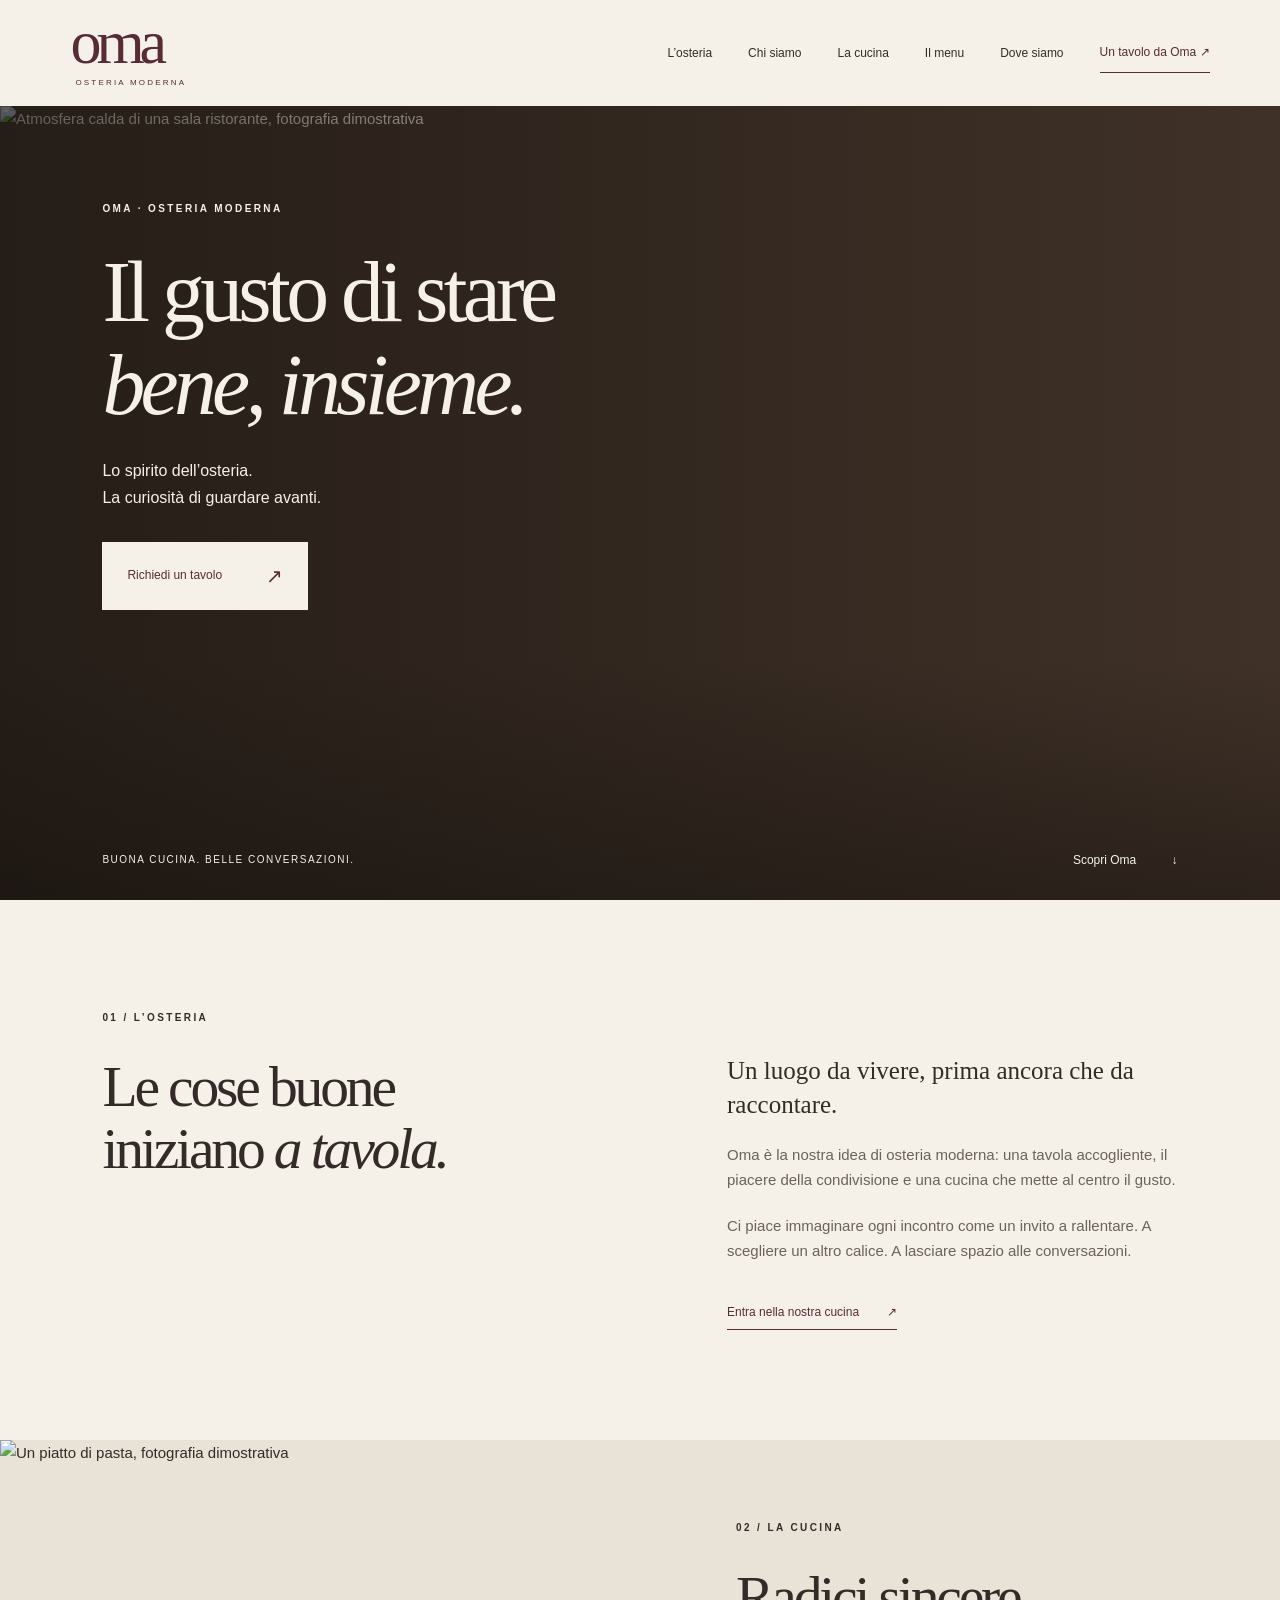
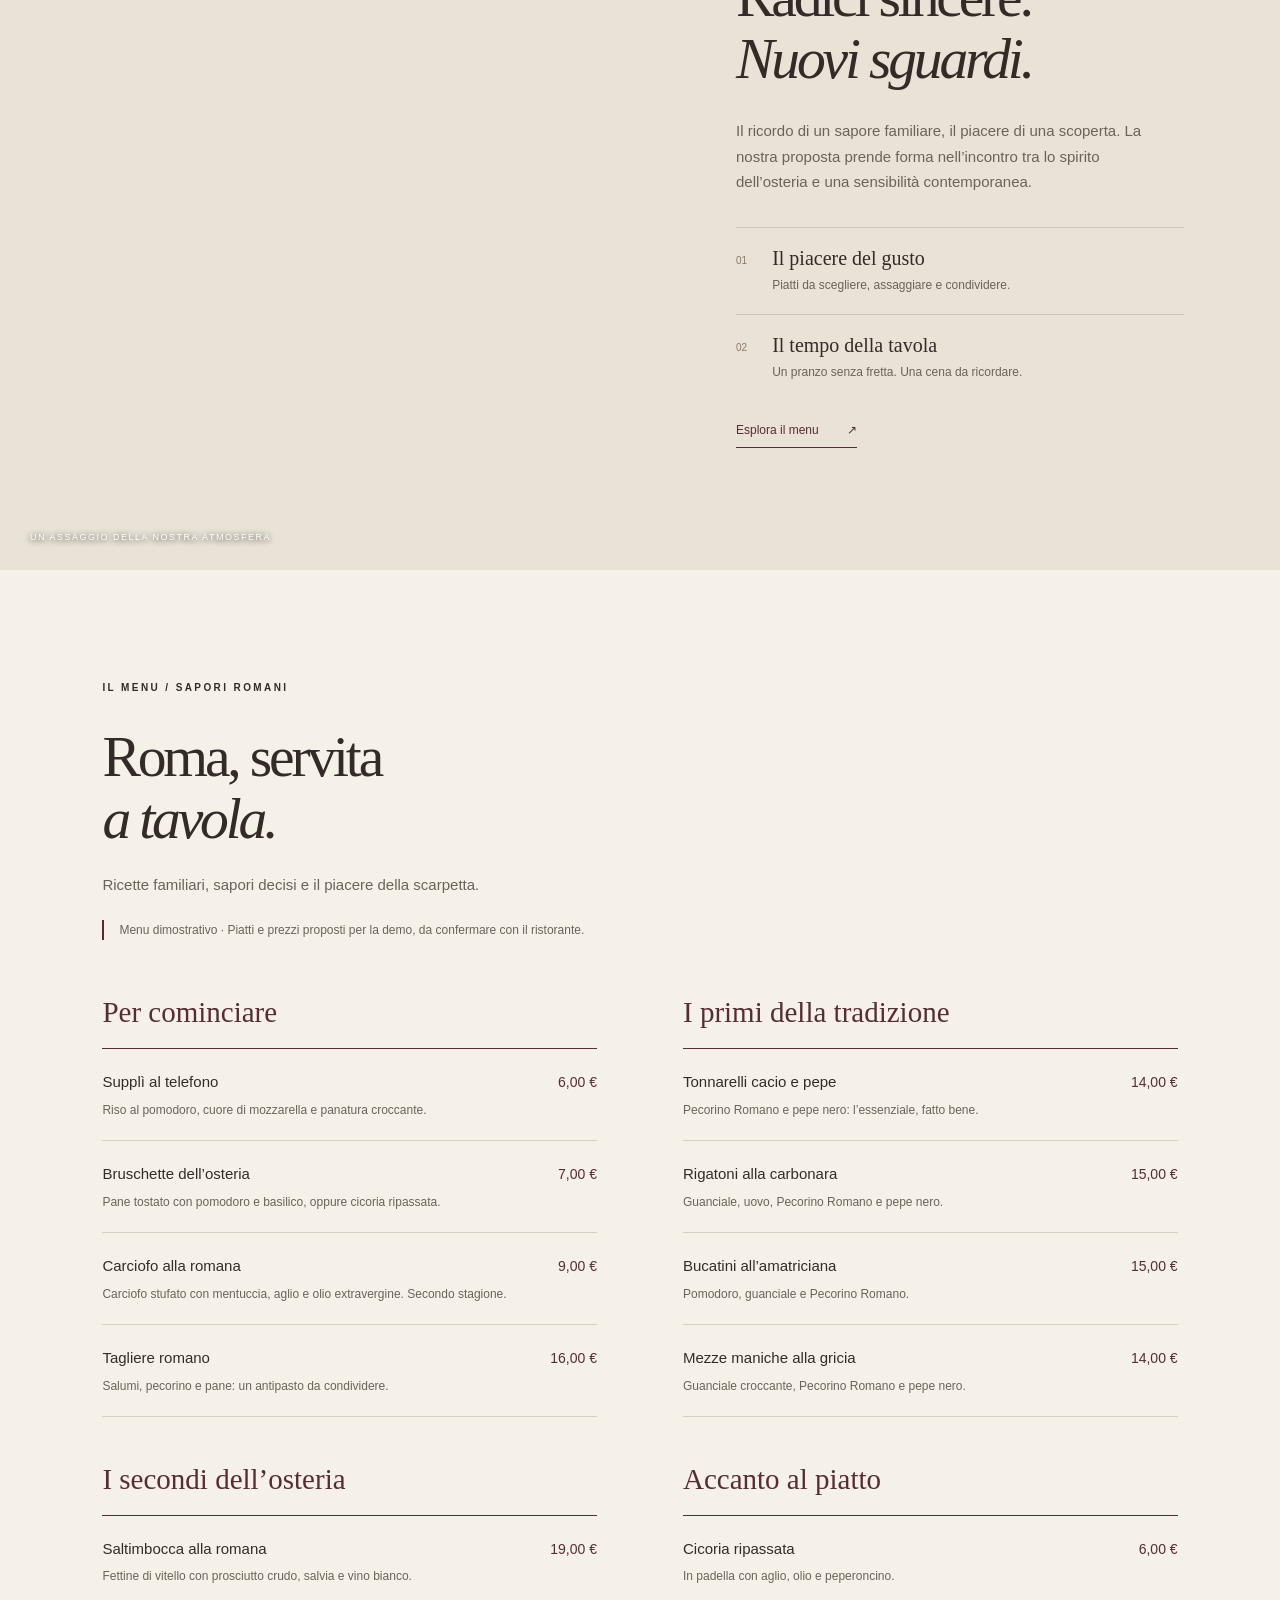
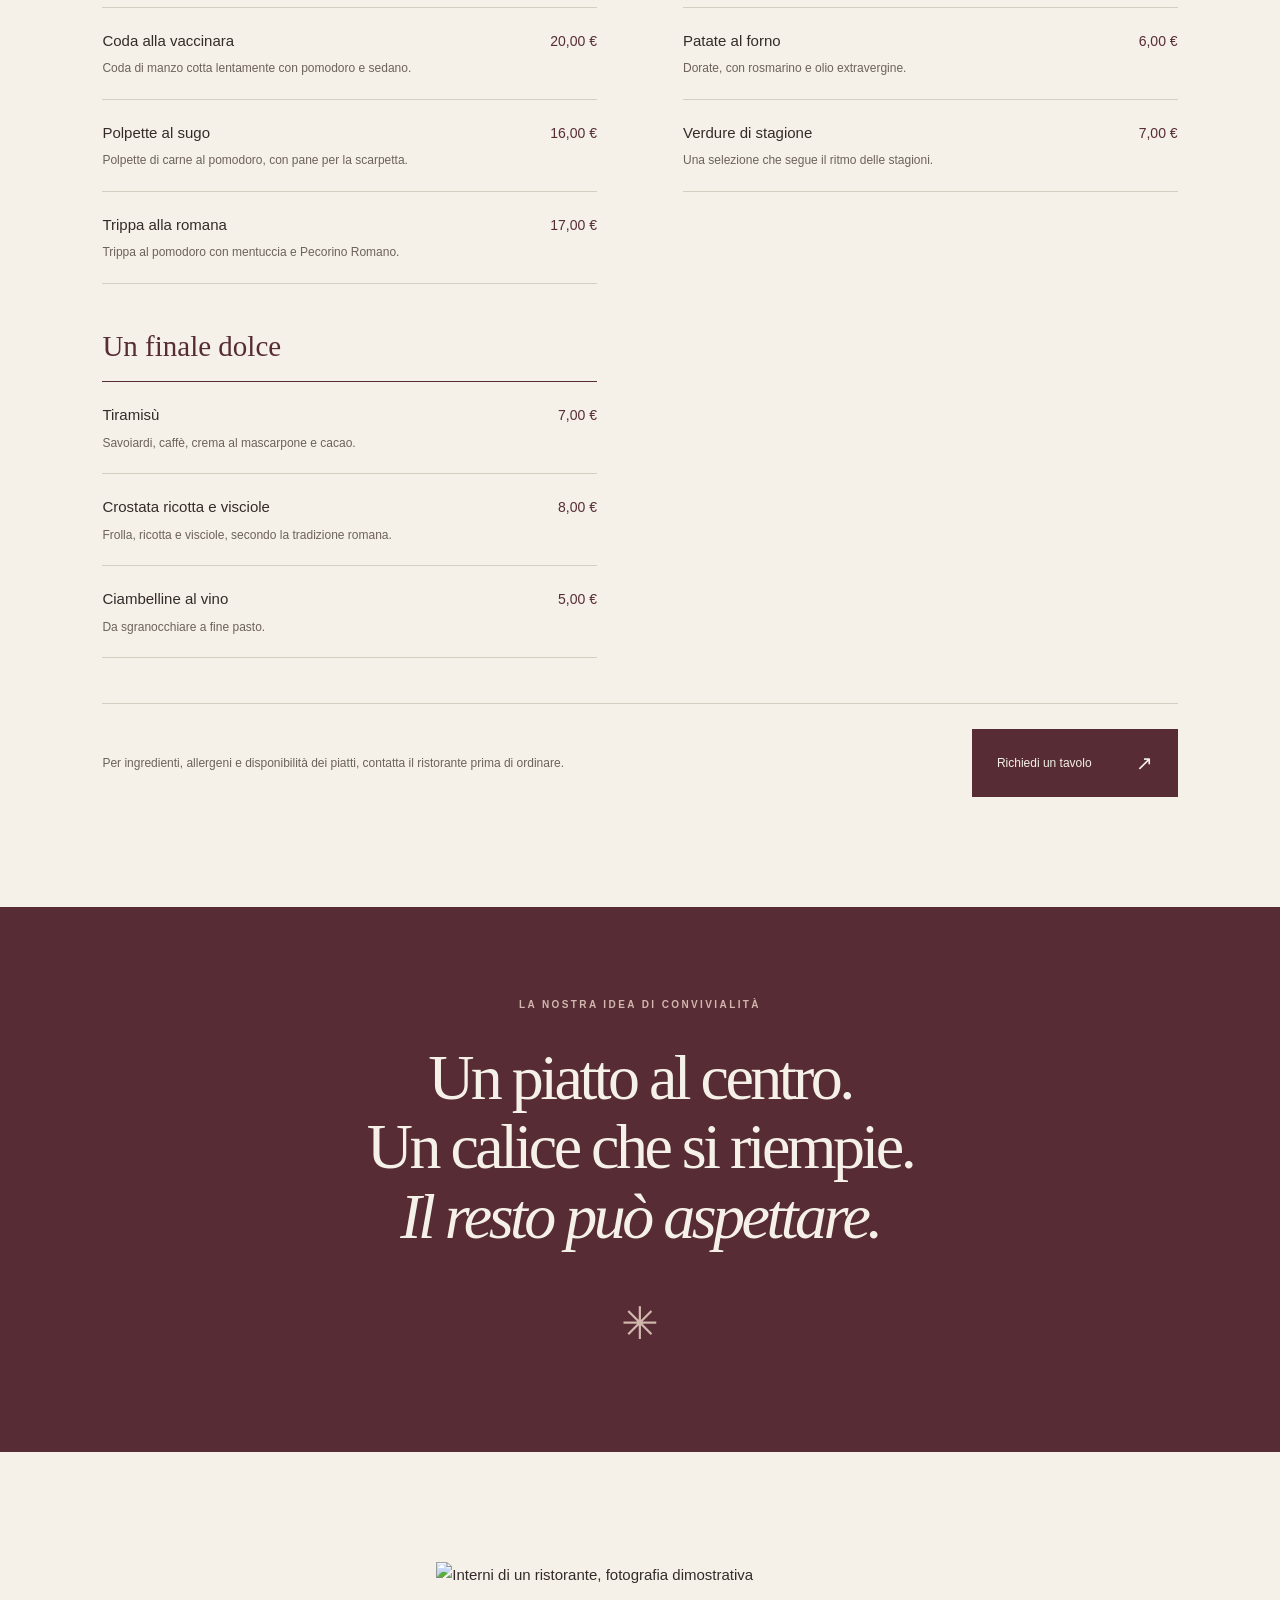
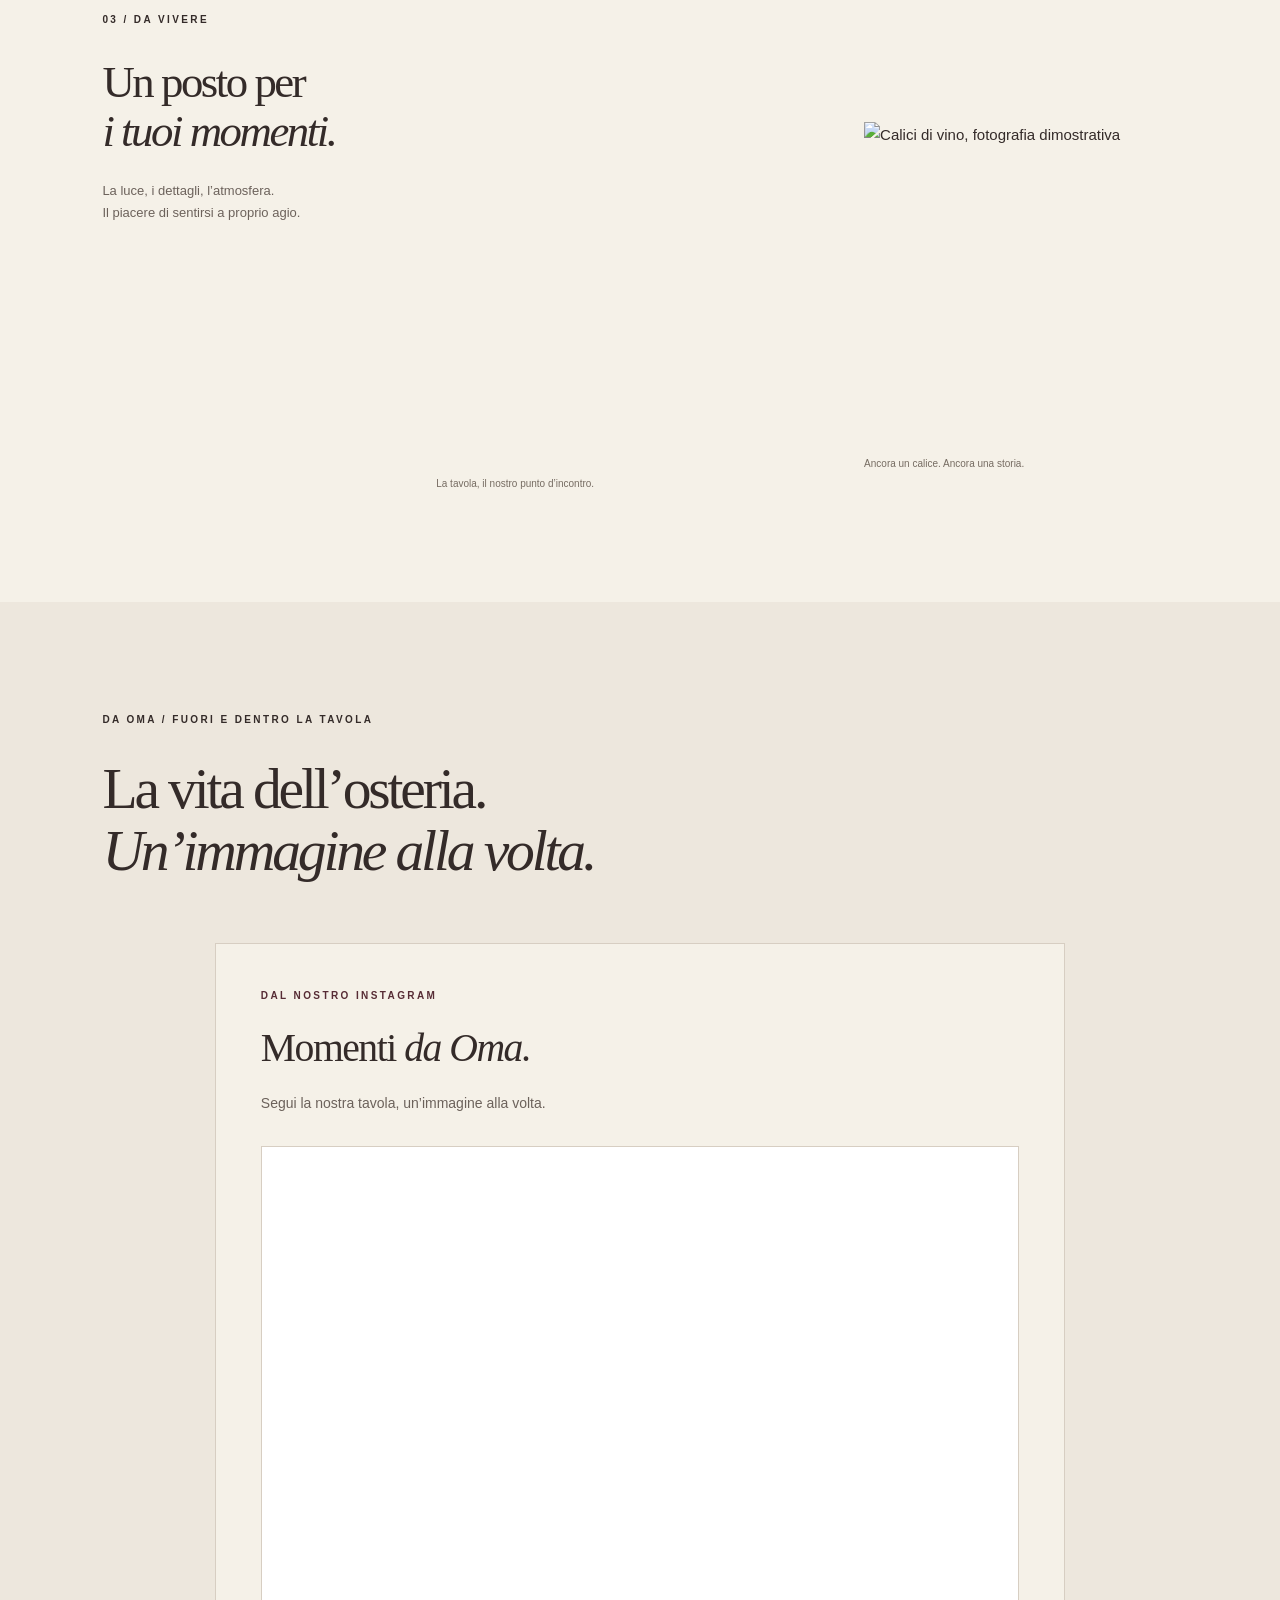
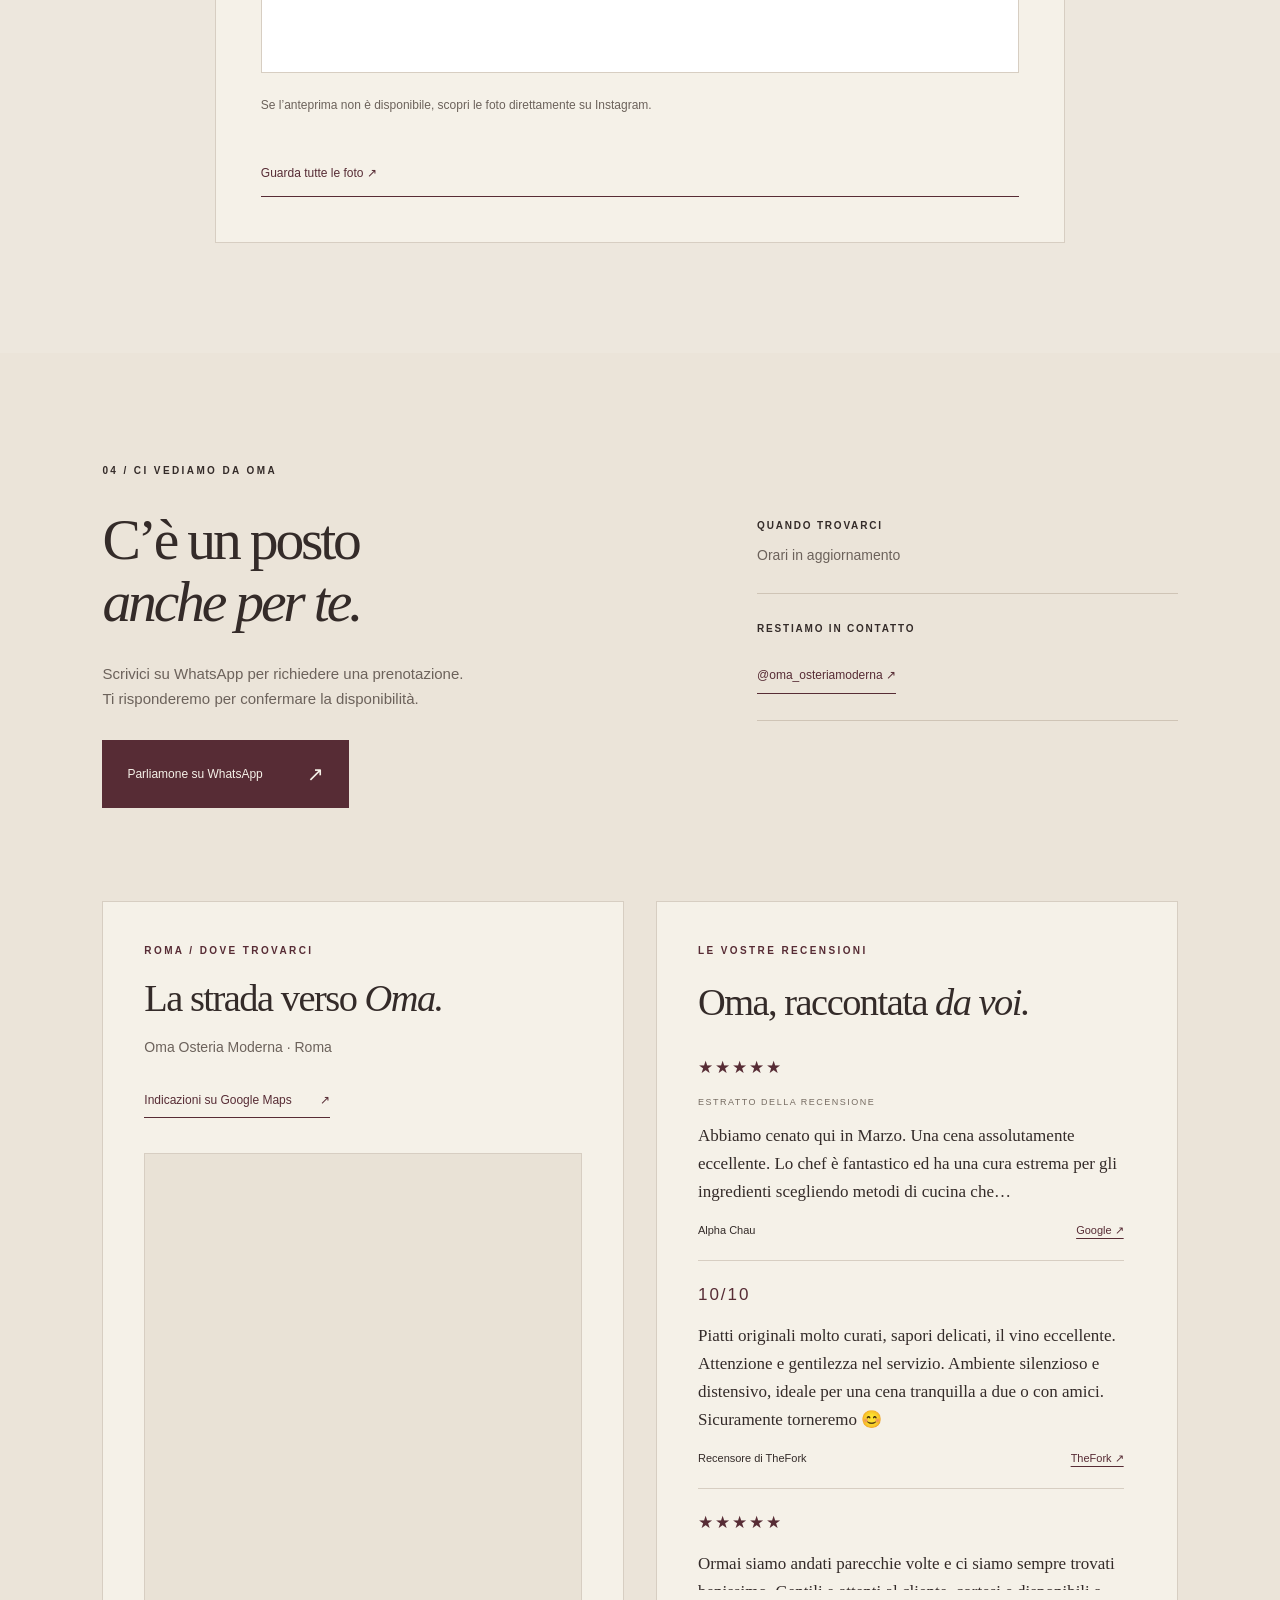
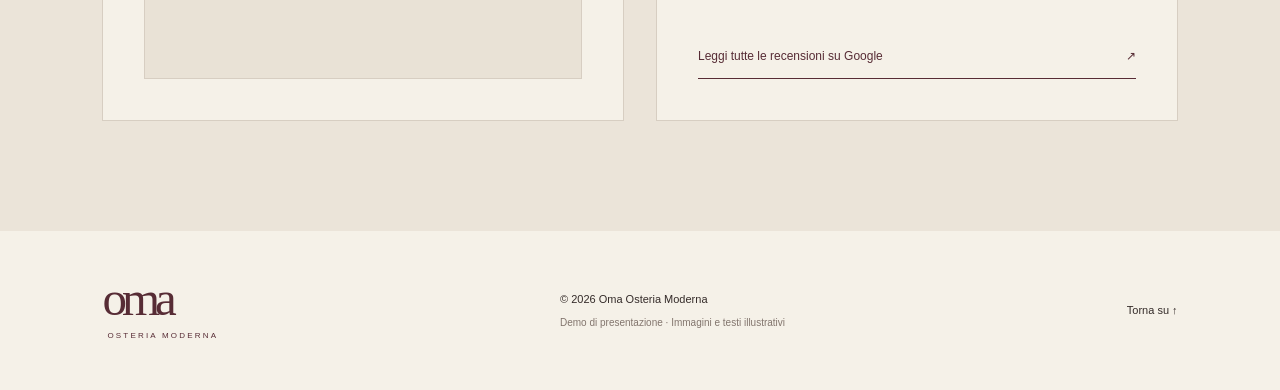
==== index.html @ 1ed00454 "Tell Leonardo and Alessio's story from supplied copy" ====
<!doctype html>
<html lang="it">
<head>
  <meta charset="utf-8"><meta name="viewport" content="width=device-width, initial-scale=1">
  <meta name="description" content="Oma Osteria Moderna — una nuova idea di convivialità. Scopri l’osteria e richiedi il tuo tavolo su WhatsApp.">
  <meta name="theme-color" content="#572c35"><title>Oma — Osteria Moderna</title>
  <link rel="icon" href="assets/favicon.svg" type="image/svg+xml">
  <link rel="stylesheet" href="assets/style.css?v=story-2"><script src="assets/main.js?v=story-2" defer></script>
</head>
<body>
<a class="skip" href="#contenuto">Vai al contenuto</a>
<header class="header">
  <a href="#" class="brand" aria-label="Oma Osteria Moderna, homepage">oma<span>OSTERIA MODERNA</span></a>
  <button class="nav-toggle" aria-label="Apri menu" aria-expanded="false" aria-controls="navigation"><span></span><span></span></button>
  <nav id="navigation" aria-label="Navigazione principale"><a href="#filosofia">L’osteria</a><a href="chi-siamo.html">Chi siamo</a><a href="#cucina">La cucina</a><a href="#menu">Il menu</a><a href="#contatti">Dove siamo</a><a class="nav-contact" href="#contatti" data-whatsapp>Un tavolo da Oma ↗</a></nav>
</header>
<main id="contenuto">
<section class="hero" aria-labelledby="hero-title">
  <img class="hero-photo" src="https://images.unsplash.com/photo-1414235077428-338989a2e8c0?auto=format&fit=crop&w=2200&q=85" alt="Atmosfera calda di una sala ristorante, fotografia dimostrativa" fetchpriority="high">
  <div class="hero-shade"></div>
  <div class="hero-content"><p class="eyebrow">OMA · OSTERIA MODERNA</p><h1 id="hero-title"><span id="hero-title-main">Il gusto di stare</span><br><em id="hero-title-emphasis">bene, insieme.</em></h1><p id="hero-description">Lo spirito dell’osteria.<br>La curiosità di guardare avanti.</p><a class="button light" href="#contatti" data-whatsapp>Richiedi un tavolo <span>↗</span></a></div>
  <div class="hero-bottom"><span>BUONA CUCINA. BELLE CONVERSAZIONI.</span><a href="#filosofia">Scopri Oma <span>↓</span></a></div>
</section>
<section class="intro section" id="filosofia"><div><p class="eyebrow">01 / L’OSTERIA</p><h2>Le cose buone<br>iniziano <em>a tavola.</em></h2></div><div class="intro-copy"><p class="lead" id="intro-lead">Un luogo da vivere, prima ancora che da raccontare.</p><p id="intro-text">Oma è la nostra idea di osteria moderna: una tavola accogliente, il piacere della condivisione e una cucina che mette al centro il gusto.</p><p id="intro-extra">Ci piace immaginare ogni incontro come un invito a rallentare. A scegliere un altro calice. A lasciare spazio alle conversazioni.</p><a class="text-link" href="#cucina">Entra nella nostra cucina <span>↗</span></a></div></section>
<section class="food-section" id="cucina"><div class="food-photo"><img src="https://images.unsplash.com/photo-1551183053-bf91a1d81141?auto=format&fit=crop&w=1200&q=85" loading="lazy" alt="Un piatto di pasta, fotografia dimostrativa"><span class="photo-note">UN ASSAGGIO DELLA NOSTRA ATMOSFERA</span></div><div class="food-copy"><p class="eyebrow">02 / LA CUCINA</p><h2>Radici sincere.<br><em>Nuovi sguardi.</em></h2><p>Il ricordo di un sapore familiare, il piacere di una scoperta. La nostra proposta prende forma nell’incontro tra lo spirito dell’osteria e una sensibilità contemporanea.</p><div class="food-detail"><span>01</span><div><h3>Il piacere del gusto</h3><p>Piatti da scegliere, assaggiare e condividere.</p></div></div><div class="food-detail"><span>02</span><div><h3>Il tempo della tavola</h3><p>Un pranzo senza fretta. Una cena da ricordare.</p></div></div><a class="text-link" id="menu-link" href="#menu">Esplora il menu <span>↗</span></a></div></section>
<section class="roman-menu section" id="menu" aria-labelledby="menu-title"><div class="menu-heading"><p class="eyebrow">IL MENU / SAPORI ROMANI</p><h2 id="menu-title">Roma, servita<br><em>a tavola.</em></h2><p>Ricette familiari, sapori decisi e il piacere della scarpetta.</p><p class="menu-demo" id="menu-note">Menu dimostrativo · Piatti e prezzi proposti per la demo, da confermare con il ristorante.</p></div><p id="menu-status" role="status" hidden></p><div class="menu-grid" id="menu-grid">
<div class="menu-category"><h3>Per cominciare</h3><ul>
<li><div class="dish-heading"><h4>Supplì al telefono</h4><span class="dish-price">€ 6</span></div><p>Riso al pomodoro, cuore di mozzarella e panatura croccante.</p></li>
<li><div class="dish-heading"><h4>Bruschette dell’osteria</h4><span class="dish-price">€ 7</span></div><p>Pane tostato con pomodoro e basilico, oppure cicoria ripassata.</p></li>
<li><div class="dish-heading"><h4>Carciofo alla romana</h4><span class="dish-price">€ 9</span></div><p>Carciofo stufato con mentuccia, aglio e olio extravergine. Secondo stagione.</p></li>
<li><div class="dish-heading"><h4>Tagliere romano</h4><span class="dish-price">€ 16</span></div><p>Salumi, pecorino e pane: un antipasto da condividere.</p></li>
</ul></div>
<div class="menu-category"><h3>I primi della tradizione</h3><ul>
<li><div class="dish-heading"><h4>Tonnarelli cacio e pepe</h4><span class="dish-price">€ 14</span></div><p>Pecorino Romano e pepe nero: l’essenziale, fatto bene.</p></li>
<li><div class="dish-heading"><h4>Rigatoni alla carbonara</h4><span class="dish-price">€ 15</span></div><p>Guanciale, uovo, Pecorino Romano e pepe nero.</p></li>
<li><div class="dish-heading"><h4>Bucatini all’amatriciana</h4><span class="dish-price">€ 15</span></div><p>Pomodoro, guanciale e Pecorino Romano.</p></li>
<li><div class="dish-heading"><h4>Mezze maniche alla gricia</h4><span class="dish-price">€ 14</span></div><p>Guanciale croccante, Pecorino Romano e pepe nero.</p></li>
</ul></div>
<div class="menu-category"><h3>I secondi dell’osteria</h3><ul>
<li><div class="dish-heading"><h4>Saltimbocca alla romana</h4><span class="dish-price">€ 19</span></div><p>Fettine di vitello con prosciutto crudo, salvia e vino bianco.</p></li>
<li><div class="dish-heading"><h4>Coda alla vaccinara</h4><span class="dish-price">€ 20</span></div><p>Coda di manzo cotta lentamente con pomodoro e sedano.</p></li>
<li><div class="dish-heading"><h4>Polpette al sugo</h4><span class="dish-price">€ 16</span></div><p>Polpette di carne al pomodoro, con pane per la scarpetta.</p></li>
<li><div class="dish-heading"><h4>Trippa alla romana</h4><span class="dish-price">€ 17</span></div><p>Trippa al pomodoro con mentuccia e Pecorino Romano.</p></li>
</ul></div>
<div class="menu-category"><h3>Accanto al piatto</h3><ul>
<li><div class="dish-heading"><h4>Cicoria ripassata</h4><span class="dish-price">€ 6</span></div><p>In padella con aglio, olio e peperoncino.</p></li>
<li><div class="dish-heading"><h4>Patate al forno</h4><span class="dish-price">€ 6</span></div><p>Dorate, con rosmarino e olio extravergine.</p></li>
<li><div class="dish-heading"><h4>Verdure di stagione</h4><span class="dish-price">€ 7</span></div><p>Una selezione che segue il ritmo delle stagioni.</p></li>
</ul></div>
<div class="menu-category"><h3>Un finale dolce</h3><ul>
<li><div class="dish-heading"><h4>Tiramisù</h4><span class="dish-price">€ 7</span></div><p>Savoiardi, caffè, crema al mascarpone e cacao.</p></li>
<li><div class="dish-heading"><h4>Crostata ricotta e visciole</h4><span class="dish-price">€ 8</span></div><p>Frolla, ricotta e visciole, secondo la tradizione romana.</p></li>
<li><div class="dish-heading"><h4>Ciambelline al vino</h4><span class="dish-price">€ 5</span></div><p>Da sgranocchiare a fine pasto.</p></li>
</ul></div>
</div><div class="menu-bottom"><p>Per ingredienti, allergeni e disponibilità dei piatti, contatta il ristorante prima di ordinare.</p><a class="button dark" href="#contatti" data-whatsapp>Richiedi un tavolo <span>↗</span></a></div></section>
<section class="statement"><p class="eyebrow">LA NOSTRA IDEA DI CONVIVIALITÀ</p><p class="quote">Un piatto al centro.<br>Un calice che si riempie.<br><em>Il resto può aspettare.</em></p><span class="ornament" aria-hidden="true">✳</span></section>
<section class="gallery section"><div class="gallery-heading"><p class="eyebrow">03 / DA VIVERE</p><h2>Un posto per<br><em>i tuoi momenti.</em></h2><p>La luce, i dettagli, l’atmosfera.<br>Il piacere di sentirsi a proprio agio.</p></div><figure class="gallery-tall"><img src="https://images.unsplash.com/photo-1517248135467-4c7edcad34c4?auto=format&fit=crop&w=1000&q=85" alt="Interni di un ristorante, fotografia dimostrativa" loading="lazy"><figcaption>La tavola, il nostro punto d’incontro.</figcaption></figure><figure class="gallery-small"><img src="https://images.unsplash.com/photo-1510812431401-41d2bd2722f3?auto=format&fit=crop&w=900&q=85" alt="Calici di vino, fotografia dimostrativa" loading="lazy"><figcaption>Ancora un calice. Ancora una storia.</figcaption></figure></section>
<section class="social-previews section" id="social" aria-labelledby="social-title">
<div class="social-heading"><p class="eyebrow">DA OMA / FUORI E DENTRO LA TAVOLA</p><h2 id="social-title">La vita dell’osteria.<br><em>Un’immagine alla volta.</em></h2></div>
<div class="instagram-section-grid">
<article class="instagram-card" aria-labelledby="instagram-title"><p class="eyebrow">DAL NOSTRO INSTAGRAM</p><h3 id="instagram-title">Momenti <em>da Oma.</em></h3><p class="card-intro">Segui la nostra tavola, un’immagine alla volta.</p><div id="instagram-previews"><iframe class="instagram-frame" title="Anteprima Instagram di Oma Osteria Moderna" src="https://www.instagram.com/oma_osteriamoderna/embed/" loading="lazy" referrerpolicy="strict-origin-when-cross-origin"></iframe></div><p class="embed-help">Se l’anteprima non è disponibile, scopri le foto direttamente su Instagram.</p><a class="text-link" id="instagram-preview-link" href="https://www.instagram.com/oma_osteriamoderna/" target="_blank" rel="noopener noreferrer">Guarda tutte le foto ↗</a></article>
</div></section>
<section class="contact section" id="contatti"><div><p class="eyebrow">04 / CI VEDIAMO DA OMA</p><h2>C’è un posto<br><em>anche per te.</em></h2><p>Scrivici su WhatsApp per richiedere una prenotazione.<br>Ti risponderemo per confermare la disponibilità.</p><a class="button dark" href="#contact-status" data-whatsapp>Parliamone su WhatsApp <span>↗</span></a><p id="contact-status" class="contact-status" role="status" aria-live="polite"></p></div><div class="contact-details"><div><h3>Quando trovarci</h3><p id="hours">Orari in aggiornamento</p></div><div><h3>Restiamo in contatto</h3><a id="instagram-link" class="text-link" hidden>@oma_osteriamoderna ↗</a><p id="social-placeholder">Contatti in aggiornamento</p></div></div>
<div class="visit-grid"><article class="location-card" aria-labelledby="location-title"><div class="location-heading"><div><p class="eyebrow">ROMA / DOVE TROVARCI</p><h3 id="location-title">La strada verso <em>Oma.</em></h3><p id="address">Oma Osteria Moderna · Roma</p></div><a id="map-link" class="text-link" hidden>Indicazioni su Google Maps <span aria-hidden="true">↗</span></a></div><div class="map-preview"><iframe id="map-frame" title="Mappa di Oma Osteria Moderna a Roma" src="https://www.google.com/maps?q=41.924737%2C12.5250896&amp;z=16&amp;output=embed" loading="lazy" referrerpolicy="no-referrer-when-downgrade" allowfullscreen></iframe></div></article><aside class="reviews-card" id="reviews-card" aria-labelledby="reviews-title"><p class="eyebrow">LE VOSTRE RECENSIONI</p><h3 id="reviews-title">Oma, raccontata <em>da voi.</em></h3><div id="review-previews"><p class="reviews-empty">Le esperienze di chi si è già seduto alla nostra tavola sono disponibili su Google.</p></div><a id="reviews-link" class="text-link" hidden>Leggi tutte le recensioni su Google <span aria-hidden="true">↗</span></a></aside></div></section>
</main>
<footer><a class="brand" href="#">oma<span>OSTERIA MODERNA</span></a><div><p>© <span id="year"></span> Oma Osteria Moderna</p><p class="demo-note">Demo di presentazione · Immagini e testi illustrativi</p></div><a href="#">Torna su ↑</a></footer>
</body></html>
---- assets/style.css ----
:root{--paper:#f5f1e8;--ink:#342b29;--wine:#572c35;--line:#d7cec2}*{box-sizing:border-box}html{scroll-behavior:smooth;scroll-padding-top:110px}body{margin:0;background:var(--paper);color:var(--ink);font:15px/1.7 Arial,Helvetica,sans-serif}a{color:inherit;text-decoration:none}button{font:inherit}img{display:block;width:100%;height:100%;object-fit:cover}h1,h2,h3,p,figure{margin:0}h1,h2,.quote{font-family:Georgia,'Times New Roman',serif;font-weight:400;letter-spacing:-.055em;line-height:1.08}h1{font-size:clamp(52px,6.7vw,108px)}h2{font-size:clamp(40px,4.5vw,70px)}em{font-weight:400}a:focus-visible,button:focus-visible{outline:3px solid #ba855c;outline-offset:6px}[hidden]{display:none!important}.skip{position:fixed;top:-100px;left:20px;padding:12px;background:white;z-index:20}.skip:focus{top:10px}.header{height:106px;display:flex;justify-content:space-between;align-items:center;padding:0 5.5%;background:var(--paper);position:relative;z-index:5}.brand{font-family:Georgia,serif;font-size:62px;line-height:.75;letter-spacing:-5px;color:var(--wine)}.brand span{display:block;font:8px/1 Arial,sans-serif;letter-spacing:2.2px;margin-top:14px;margin-left:5px}.header nav{display:flex;align-items:center;gap:36px;font-size:12px}.nav-contact{border-bottom:1px solid var(--wine);padding:9px 0;color:var(--wine)}.nav-toggle{display:none}.hero{height:calc(100svh - 106px);min-height:600px;max-height:980px;position:relative;color:var(--paper);background:#47372c}.hero-photo,.hero-shade{position:absolute;inset:0}.hero-shade{background:linear-gradient(90deg,rgba(20,16,13,.66),rgba(20,16,13,.15)),linear-gradient(0deg,rgba(20,16,13,.45),transparent 30%)}.hero-content{position:relative;padding:95px 8% 100px}.eyebrow{font-size:10px;font-weight:600;letter-spacing:2.4px;line-height:1.6;margin-bottom:30px}.hero-content>p:not(.eyebrow){margin:25px 0 30px;line-height:1.7;font-size:16px}.button{display:inline-flex;align-items:center;justify-content:space-between;gap:44px;font-size:12px;padding:17px 25px;transition:background .2s,color .2s}.button.light{background:var(--paper);color:var(--wine)}.button.light:hover{background:#e3d6c4}.button.dark{background:var(--wine);color:var(--paper)}.button.dark:hover{background:#713d49}.button span{font-size:20px}.hero-bottom{position:absolute;left:8%;right:8%;bottom:30px;display:flex;justify-content:space-between;align-items:center;font-size:10px;letter-spacing:1.5px}.hero-bottom a{font-size:12px;letter-spacing:0}.hero-bottom a span{margin-left:32px}.section{padding:110px 8%}.intro{display:grid;grid-template-columns:1.1fr 1fr;gap:12%}.intro-copy{padding-top:44px;max-width:480px}.intro-copy p{margin-bottom:20px;color:#6c625b}.intro-copy .lead{font-family:Georgia,serif;font-size:25px;line-height:1.35;color:var(--ink)}.text-link{display:inline-flex;gap:28px;border-bottom:1px solid currentColor;padding:10px 0 7px;font-size:12px;color:var(--wine);margin-top:8px}.food-section{display:grid;grid-template-columns:1fr 1fr;background:#e9e2d6}.food-photo{position:relative;min-height:730px}.photo-note{position:absolute;bottom:25px;left:30px;color:white;font-size:9px;letter-spacing:1.5px;text-shadow:0 1px 6px black}.food-copy{padding:80px 15%}.food-copy>p:not(.eyebrow){margin:28px 0 32px;color:#6c625b;max-width:420px}.food-detail{display:flex;gap:25px;border-top:1px solid #cfc4b6;padding:19px 0}.food-detail>span{font-size:10px;color:#8b796c;padding-top:5px}.food-detail h3{font:20px Georgia,serif;margin-bottom:5px}.food-detail p{font-size:12px;color:#6c625b}.statement{background:var(--wine);color:var(--paper);text-align:center;padding:90px 20px}.statement .eyebrow{color:#d1b7ad}.quote{font-size:clamp(38px,5vw,74px)}.ornament{display:block;font-size:45px;margin-top:35px;color:#d1b7ad}.gallery{display:grid;grid-template-columns:.95fr 1.25fr 1fr;align-items:start;gap:36px}.gallery-heading{padding-top:50px}.gallery-heading h2{font-size:clamp(35px,3.5vw,55px)}.gallery-heading>p:last-child{margin-top:25px;font-size:13px;color:#6c625b}.gallery-tall img{height:500px}.gallery-small{margin-top:160px}.gallery-small img{height:320px}.gallery figcaption{font-size:10px;color:#766c62;margin-top:13px}.contact{background:#ebe4d9;display:grid;grid-template-columns:1.5fr 1fr;gap:15%}.contact>div>p:not(.eyebrow){margin:28px 0;color:#6c625b}.contact-status{font-size:12px!important;max-width:410px}.contact-details{padding-top:40px}.contact-details>div{padding:20px 0;border-bottom:1px solid #cfc4b6}.contact-details h3{font-size:10px;text-transform:uppercase;letter-spacing:1.8px;margin-bottom:10px}.contact-details p{color:#6c625b;font-size:13px;white-space:pre-line}footer{padding:50px 8%;display:flex;justify-content:space-between;align-items:center;gap:25px}footer .brand{font-size:49px}footer p,footer>a:last-child{font-size:11px}.demo-note{font-size:10px;color:#82756d;margin-top:5px}@media(min-width:1500px){.hero-content{padding-top:130px}}@media(max-width:1000px){.header nav{gap:22px}.hero-content{padding-top:100px}.intro{gap:7%}.food-copy{padding:65px 10%}.gallery{gap:22px}.gallery-tall img{height:410px}.gallery-small img{height:270px}.contact{gap:8%}}@media(max-width:720px){html{scroll-padding-top:20px}.header{height:86px;padding:0 6%}.brand{font-size:52px}.brand span{font-size:7px;letter-spacing:1.7px}.nav-toggle{display:block;background:none;border:0;padding:14px 5px;width:38px}.nav-toggle span{display:block;height:1px;background:var(--wine);margin:7px 0}.header nav{display:none;position:absolute;top:86px;left:0;right:0;background:var(--paper);padding:25px 6%;box-shadow:0 10px 15px #0001}.header nav.open{display:flex;flex-direction:column;align-items:start;gap:18px}.hero{height:calc(100svh - 86px);min-height:570px;max-height:800px}.hero-photo{object-position:60%}.hero-shade{background:linear-gradient(90deg,#14100dc4,#14100d35)}.hero-content{padding:100px 7% 90px}.hero h1{font-size:clamp(49px,9.3vw,70px)}.hero-bottom{left:7%;right:7%;bottom:24px}.hero-bottom>span{font-size:8px;letter-spacing:.7px;max-width:150px}.hero-bottom a span{margin-left:12px}.section{padding:65px 7%}.intro{grid-template-columns:1fr;gap:0}.intro-copy{padding-top:30px}.eyebrow{margin-bottom:22px}.food-section{grid-template-columns:1fr}.food-photo{min-height:0;height:420px}.food-copy{padding:55px 7%}.food-copy>p:not(.eyebrow){max-width:none}.statement{padding:65px 7%}.statement .eyebrow{font-size:8px}.gallery{grid-template-columns:1fr 1fr;gap:22px}.gallery-heading{grid-column:1/-1;padding:0 0 15px}.gallery-heading h2{font-size:45px}.gallery-tall img{height:310px}.gallery-small{margin-top:55px}.gallery-small img{height:235px}.contact{grid-template-columns:1fr;gap:0}.contact-details{padding-top:15px}footer{padding:40px 7%;flex-wrap:wrap}footer>div{width:100%;order:3}footer .brand{font-size:48px}}@media(prefers-reduced-motion:reduce){html{scroll-behavior:auto}*{transition:none!important}}

/* Menu dell’osteria */
.roman-menu{background:var(--paper)}.menu-heading{max-width:670px;margin-bottom:55px}.menu-heading>p:not(.eyebrow){margin-top:22px;color:#6c625b}.menu-heading .menu-demo{font-size:12px;border-left:2px solid var(--wine);padding-left:15px}.menu-grid{display:grid;grid-template-columns:1fr 1fr;column-gap:8%;row-gap:45px}.menu-category h3{font:29px/1.2 Georgia,serif;color:var(--wine);padding-bottom:18px;border-bottom:1px solid var(--wine)}.menu-category ul{list-style:none;padding:0;margin:0}.menu-category li{padding:20px 0;border-bottom:1px solid var(--line)}.dish-heading{display:flex;justify-content:space-between;align-items:baseline;gap:18px}.dish-heading h4{margin:0;font-size:15px;font-weight:500}.dish-price{white-space:nowrap;font-size:14px;color:var(--wine)}.menu-category li p{margin-top:6px;font-size:12px;line-height:1.6;color:#6c625b}.menu-bottom{margin-top:45px;padding-top:25px;border-top:1px solid var(--line);display:flex;justify-content:space-between;gap:35px;align-items:center}.menu-bottom p{font-size:12px;color:#6c625b;max-width:470px}.menu-bottom .button{flex-shrink:0}@media(max-width:720px){.menu-heading{margin-bottom:35px}.menu-grid{grid-template-columns:1fr;row-gap:35px}.menu-bottom{align-items:flex-start;flex-direction:column;gap:22px}}
#hero-description{white-space:pre-line}#menu-status{font-size:13px;color:var(--wine);border-left:2px solid currentColor;padding:12px 16px;margin-bottom:28px}

/* Anteprime e contatti: stessa palette e tipografia delle sezioni editoriali. */
.social-previews{background:#ede7dd}
.social-heading{margin-bottom:60px;max-width:850px}
.social-grid{display:grid;grid-template-columns:minmax(0,1fr) minmax(0,1fr);gap:32px;align-items:stretch}
.instagram-card,.reviews-card{display:flex;flex-direction:column;min-width:0;margin:0;padding:clamp(30px,3.5vw,56px);background:var(--paper);border:1px solid var(--line)}
.instagram-card .eyebrow,.reviews-card .eyebrow{margin-bottom:22px;color:var(--wine)}
.instagram-card h3,.reviews-card h3{font:clamp(32px,3.1vw,48px)/1.12 Georgia,serif;letter-spacing:-1.5px;margin-bottom:30px;color:var(--ink)}
.card-intro{font-size:14px;line-height:1.8;color:#6c625b;margin:-10px 0 30px}
#instagram-previews{flex:1;display:flex;flex-direction:column;gap:24px;min-width:0}
.instagram-frame{display:block;flex:1;width:100%;height:720px;min-height:640px;min-width:0;border:1px solid var(--line);background:white}
.embed-help,.reviews-empty{font-size:12px;line-height:1.8;color:#6c625b;margin:22px 0 8px}
.instagram-card>.text-link,.reviews-card>.text-link{display:flex;align-items:center;justify-content:space-between;width:100%;gap:20px;padding:19px 0 12px;margin-top:20px;font-size:12px}
.reviews-card>.text-link{margin-top:auto;padding-top:32px}
#review-previews{margin-bottom:24px}
.review-preview{padding:20px 0;border-bottom:1px solid var(--line)}
.review-preview:first-child{padding-top:0}
.review-stars{color:var(--wine);font-size:17px;letter-spacing:2px;margin-bottom:12px}
.review-preview blockquote{margin:0;font:17px/1.65 Georgia,serif;white-space:pre-line;overflow-wrap:anywhere;color:var(--ink)}
.review-preview figcaption{display:flex;justify-content:space-between;align-items:baseline;gap:16px;margin-top:15px;font-size:11px}
.review-preview figcaption strong{font-weight:500}
.review-preview figcaption span{color:#6c625b}
.review-preview figcaption a{color:var(--wine);text-decoration:underline;text-underline-offset:4px}
.review-excerpt{font-size:9px;text-transform:uppercase;letter-spacing:1.5px;color:#766c62;margin-bottom:12px}
.contact{grid-template-columns:minmax(0,1.25fr) minmax(0,1fr);column-gap:12%;row-gap:65px}
.contact-details{padding-top:28px}
.contact-details>div{padding:26px 0}
.contact-details p{font-size:14px}
.location-card{grid-column:1/-1;min-width:0;border:1px solid var(--line);background:var(--paper);padding:clamp(28px,3.5vw,52px)}
.location-heading{display:flex;justify-content:space-between;align-items:flex-end;gap:32px;margin-bottom:32px}
.location-heading .eyebrow{margin-bottom:18px;color:var(--wine)}
.location-heading h3{font:clamp(34px,3.5vw,54px)/1.12 Georgia,serif;letter-spacing:-1.5px;margin-bottom:16px}
.location-heading #address{font-size:14px;color:#6c625b;white-space:pre-line}
.location-heading .text-link{flex-shrink:0;margin-bottom:3px}
.map-preview{border:1px solid var(--line);background:#e9e2d6}
.map-preview iframe{display:block;width:100%;height:480px;border:0}
@media(max-width:1000px){
 .social-grid{grid-template-columns:1fr;gap:32px}
 .instagram-card,.reviews-card{padding:40px}
 .instagram-frame{height:720px;min-height:640px;flex:none}
 .instagram-card h3,.reviews-card h3{font-size:42px}
 .review-preview blockquote{font-size:17px}
 .contact{column-gap:8%}
 .location-heading{align-items:flex-start;flex-direction:column;gap:12px}
}
@media(max-width:720px){
 .social-heading{margin-bottom:36px}
 .social-grid{gap:24px}
 .instagram-card,.reviews-card,.location-card{padding:25px}
 .instagram-card h3,.reviews-card h3{font-size:34px;letter-spacing:-1px;margin-bottom:25px}
 .instagram-frame{height:620px;min-height:0}
 .review-preview{padding:20px 0}
 .review-preview blockquote{font-size:17px;line-height:1.65}
 .review-preview figcaption{flex-wrap:wrap;gap:10px;font-size:11px}
 .contact{grid-template-columns:minmax(0,1fr);row-gap:35px}
 .contact-details{padding-top:0}
 .location-heading{margin-bottom:25px}
 .location-heading h3{font-size:36px;letter-spacing:-1px}
 .location-heading .text-link{width:100%;justify-content:space-between;font-size:11px}
 .map-preview iframe{height:360px}
}

/* Recensioni compatte, con gli stessi allineamenti del riquadro Instagram. */
.review-full{margin-top:14px;font:12px/1.7 Arial,Helvetica,sans-serif}
.review-full summary{color:var(--wine);cursor:pointer;text-decoration:underline;text-underline-offset:4px;width:fit-content}
.review-full>p{margin-top:14px;font:17px/1.65 Georgia,serif;white-space:pre-line}
/* Altezza condivisa anche quando i riquadri sono impilati su mobile. */
.social-grid{--preview-height:900px}
.social-grid>.instagram-card,.social-grid>.reviews-card{height:var(--preview-height);min-height:0;overflow:hidden}
.instagram-card>.eyebrow,.instagram-card>h3,.instagram-card>.card-intro,.instagram-card>.embed-help,.instagram-card>.text-link,.reviews-card>.eyebrow,.reviews-card>h3,.reviews-card>.text-link{flex-shrink:0}
#instagram-previews{flex:1;min-height:0;overflow-y:auto}
.social-grid .instagram-frame{flex:1 0 0;width:100%;height:100%;min-height:0;margin:0}
#review-previews{flex:1;min-height:0;overflow-y:auto;scrollbar-width:thin;scrollbar-color:var(--line) transparent;padding-right:12px;overscroll-behavior:contain}
.reviews-card>.text-link{margin-top:0;flex-shrink:0}
@media(max-width:720px){.social-grid{--preview-height:940px}}

/* Instagram autonomo; mappa e recensioni affiancate nella sezione contatti. */
.instagram-section-grid{max-width:850px;margin:0 auto}
.instagram-section-grid>.instagram-card{height:900px;min-height:0;overflow:hidden}
.instagram-section-grid .instagram-frame{flex:1 0 0;height:100%;min-height:0;margin:0}
.visit-grid{grid-column:1/-1;display:grid;grid-template-columns:minmax(0,1fr) minmax(0,1fr);gap:32px;align-items:stretch}
.visit-grid>.location-card,.visit-grid>.reviews-card{grid-column:auto;height:820px;min-height:0;min-width:0;overflow:hidden;padding:clamp(28px,3.2vw,46px)}
.visit-grid>.location-card{display:flex;flex-direction:column}
.visit-grid .location-heading{flex-direction:column;align-items:flex-start;gap:12px;flex-shrink:0}
.visit-grid .location-heading h3,.visit-grid .reviews-card h3{font-size:clamp(32px,3vw,44px)}
.visit-grid .map-preview{flex:1;min-height:0}
.visit-grid .map-preview iframe{height:100%;min-height:0}
@media(max-width:1000px){.visit-grid{grid-template-columns:1fr}.visit-grid>.location-card,.visit-grid>.reviews-card{height:760px}}
@media(max-width:720px){.instagram-section-grid>.instagram-card{height:900px}.visit-grid{gap:24px}.visit-grid>.location-card,.visit-grid>.reviews-card{height:760px;padding:25px}}

/* Chi siamo */
.header a[aria-current="page"]{color:var(--wine);border-bottom:1px solid currentColor}
.about-hero{display:grid;grid-template-columns:minmax(0,1.05fr) minmax(0,1fr);gap:8%;align-items:center;background:#ede7dd}
.about-intro h1{font-size:clamp(48px,5.3vw,82px)}
.about-intro>p:not(.eyebrow){max-width:490px;color:#6c625b;margin-top:24px}
.about-intro .about-lead{font:25px/1.4 Georgia,serif;color:var(--ink)!important}
.about-intro .text-link{margin-top:25px}
.about-portrait{min-width:0;background:var(--paper);border:1px solid var(--line);padding:25px}
.about-portrait iframe{display:block;width:100%;height:650px;border:0;background:white}
.about-portrait>img{height:650px;object-fit:cover;object-position:center}
.about-portrait figcaption{display:flex;flex-direction:column;gap:8px;font-size:11px;padding-top:18px;color:#6c625b}
.about-portrait figcaption a{color:var(--wine);text-decoration:underline;text-underline-offset:3px}
.about-story{display:grid;grid-template-columns:minmax(0,1.1fr) minmax(0,1fr);gap:10%}
.about-story-copy{padding-top:38px;color:#6c625b}
.about-story-copy>p{margin-bottom:24px}
.about-invite{background:var(--wine);color:var(--paper);text-align:center}
.about-invite .button{margin-top:36px}
#about-status{font-size:12px;margin-top:20px}
@media(max-width:1000px){.header nav{gap:18px}.about-hero{gap:5%}.about-portrait{padding:18px}.about-portrait iframe,.about-portrait>img{height:600px}}
@media(max-width:720px){.about-hero,.about-story{grid-template-columns:minmax(0,1fr);gap:40px}.about-intro h1{font-size:49px}.about-portrait iframe,.about-portrait>img{height:570px}.about-story-copy{padding-top:0}.about-intro .about-lead{font-size:23px}}

.about-story-copy .about-signature{font:italic 26px/1.4 Georgia,serif;color:var(--wine);margin-top:30px}.about-portrait>img{height:auto;object-fit:contain}
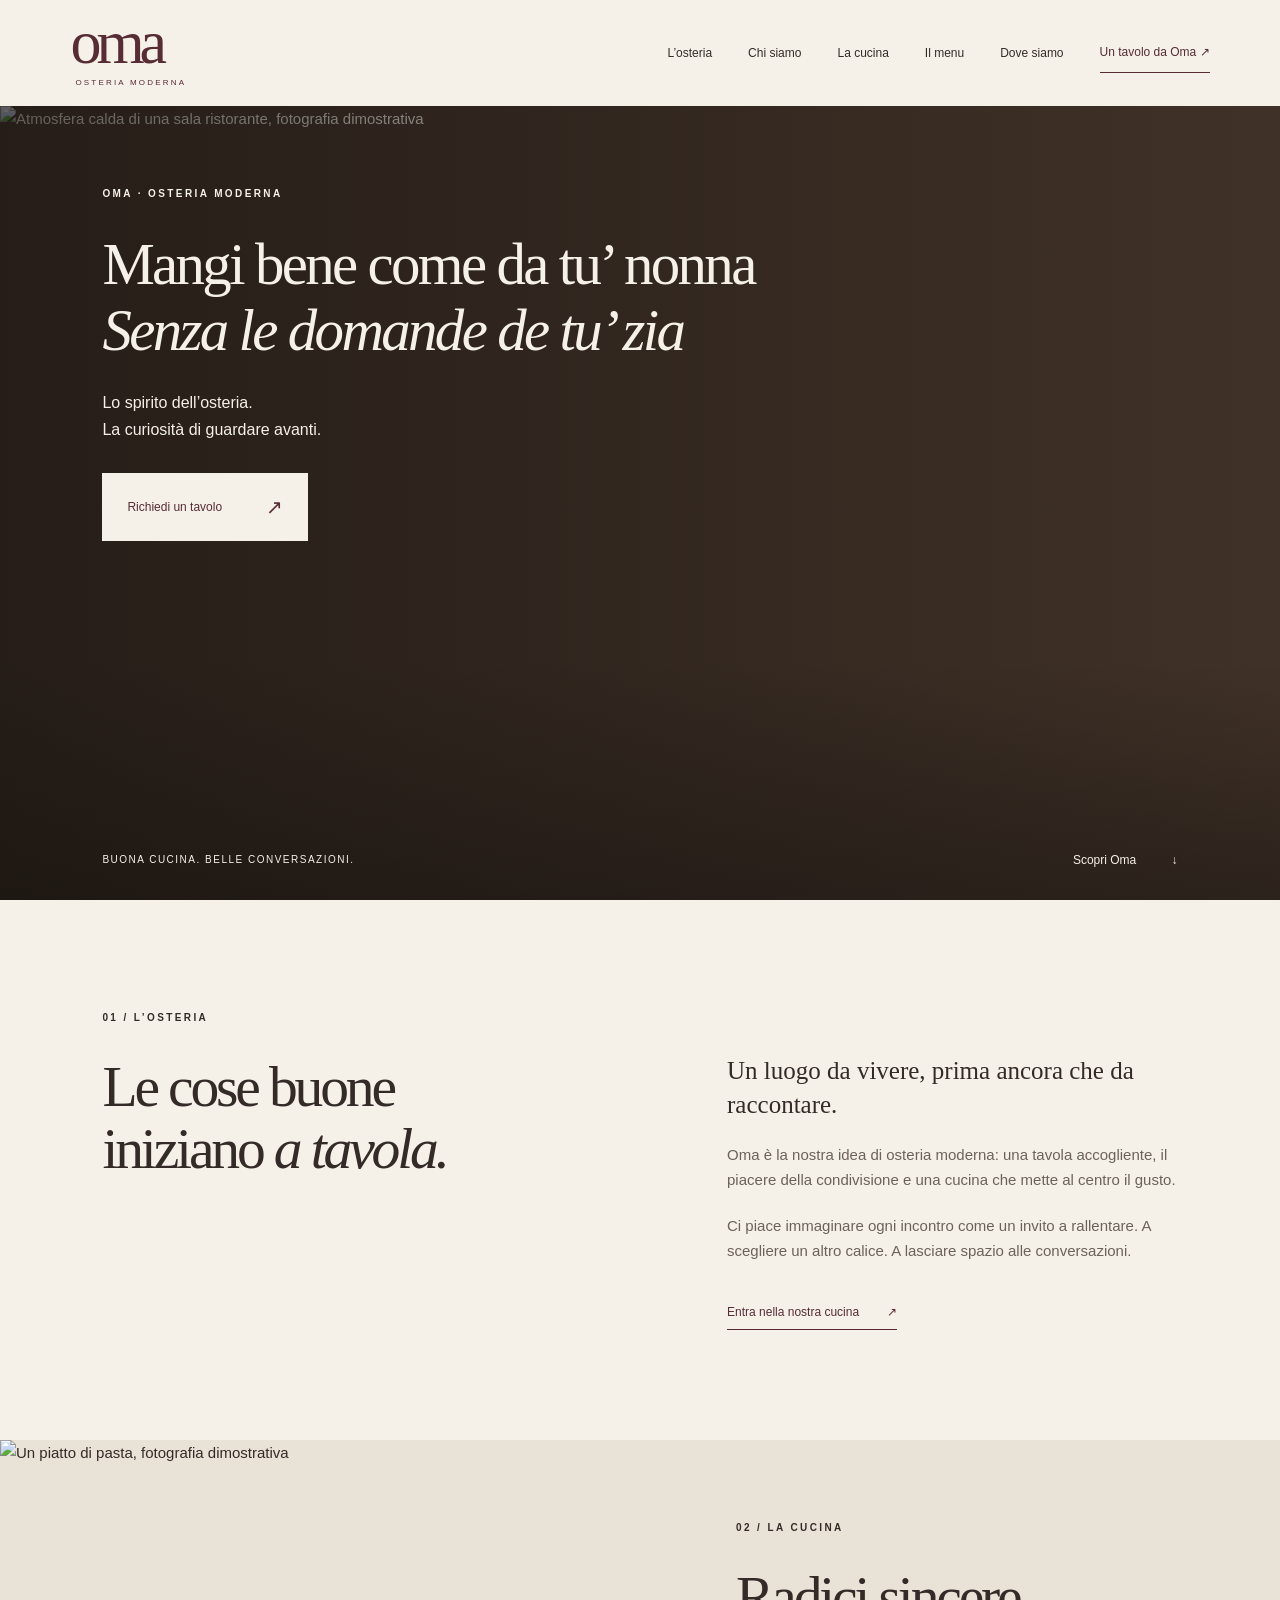
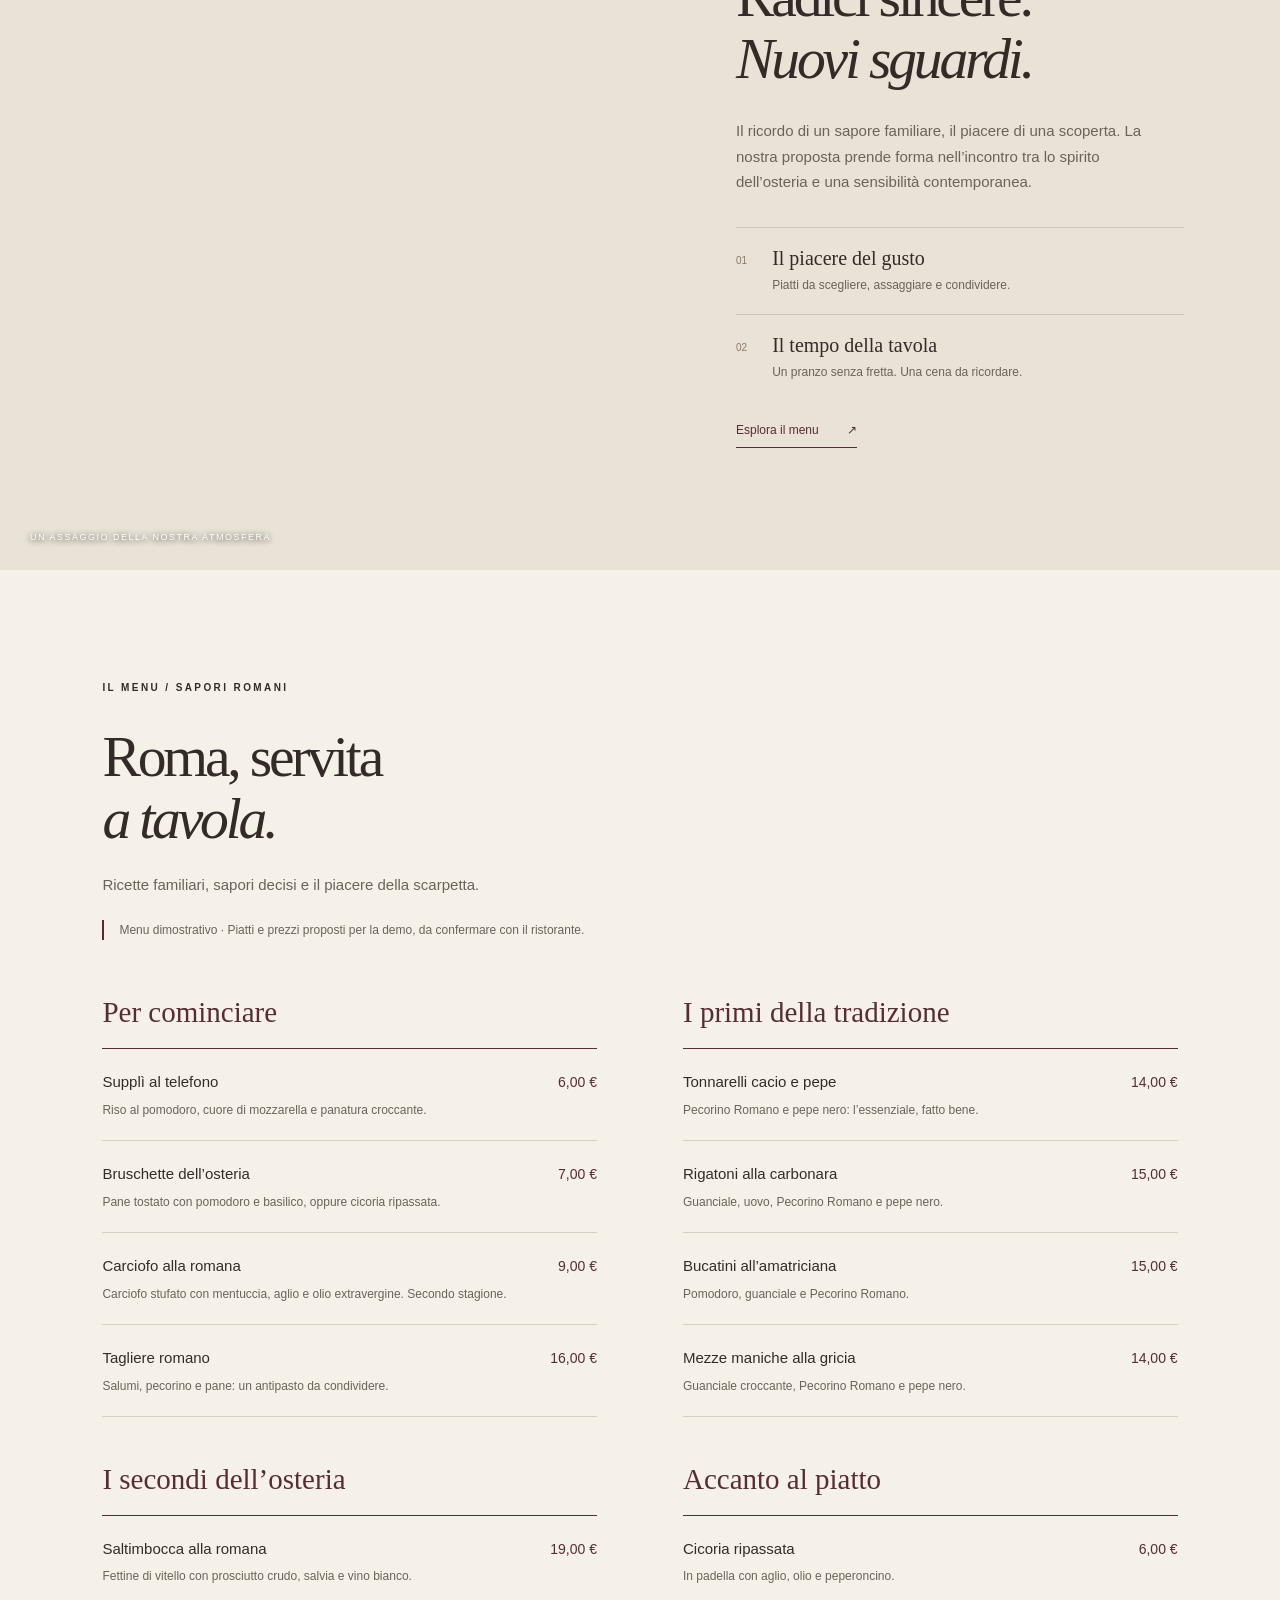
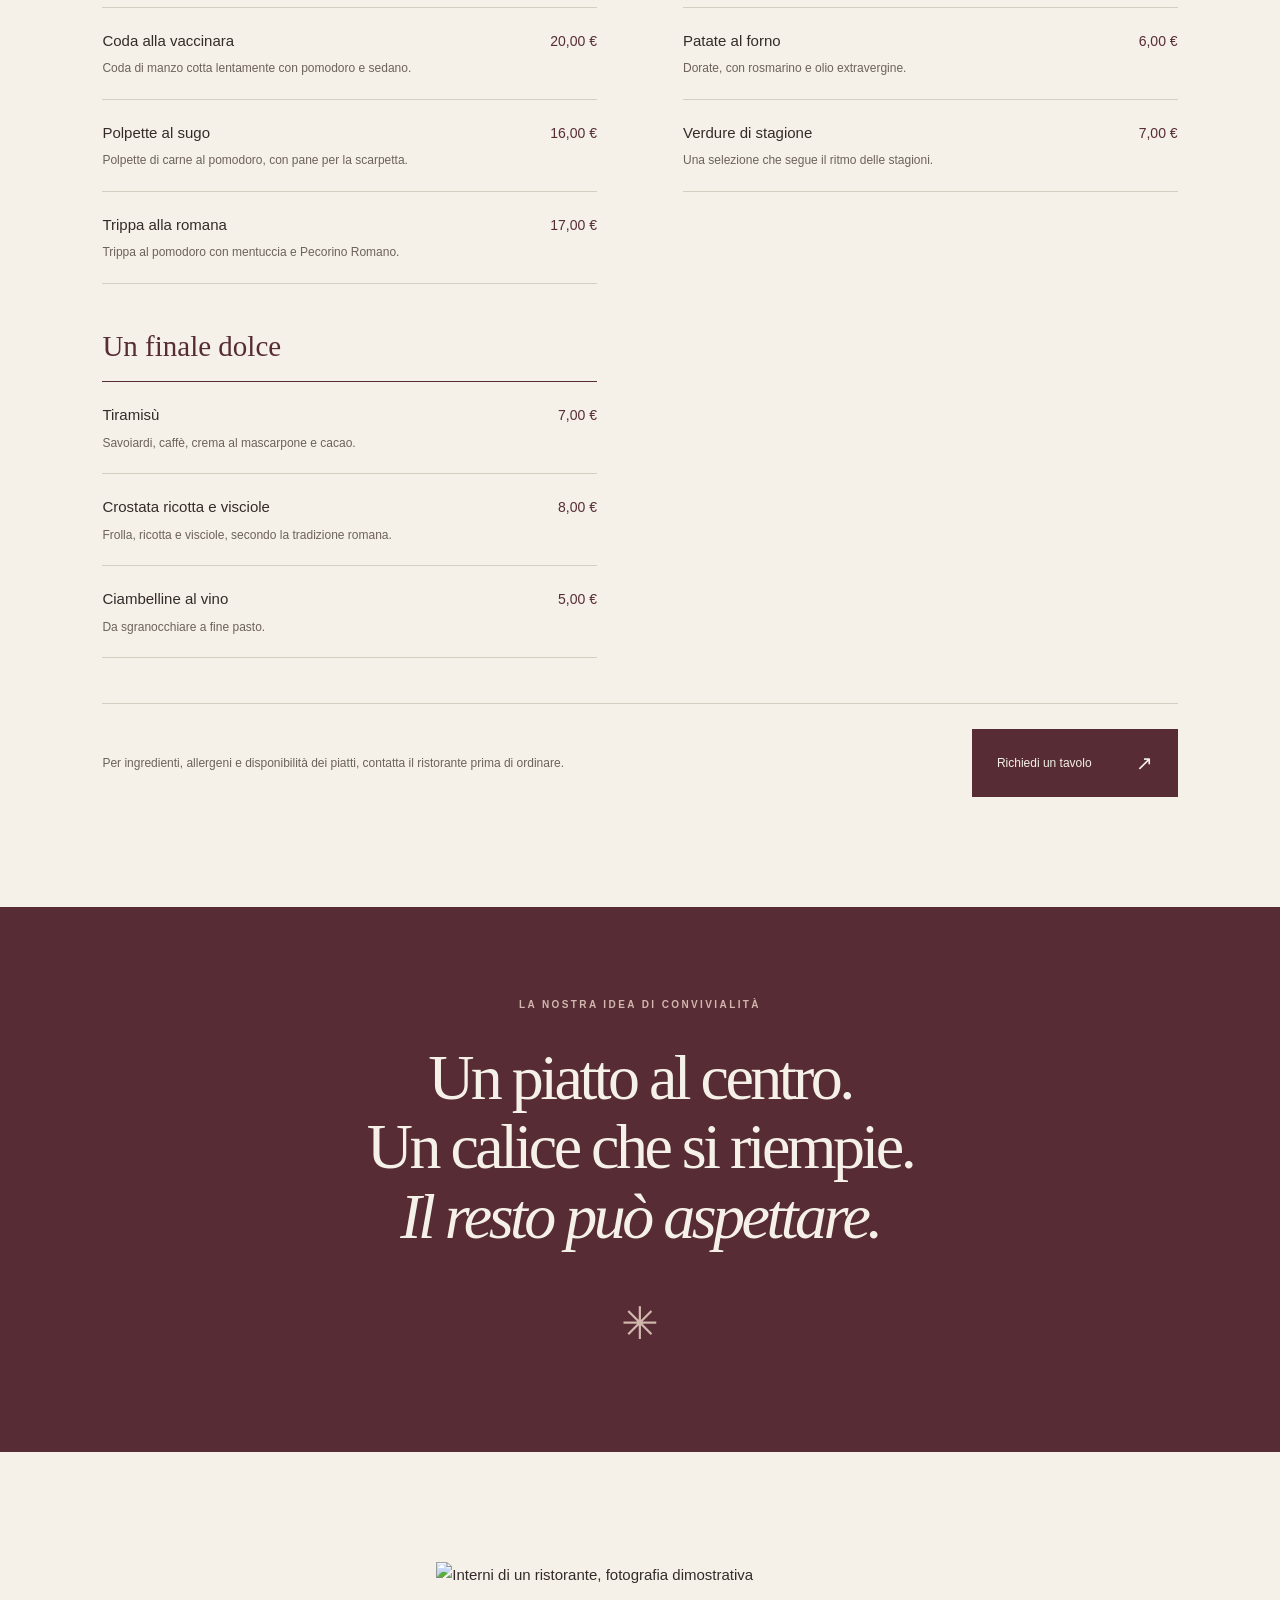
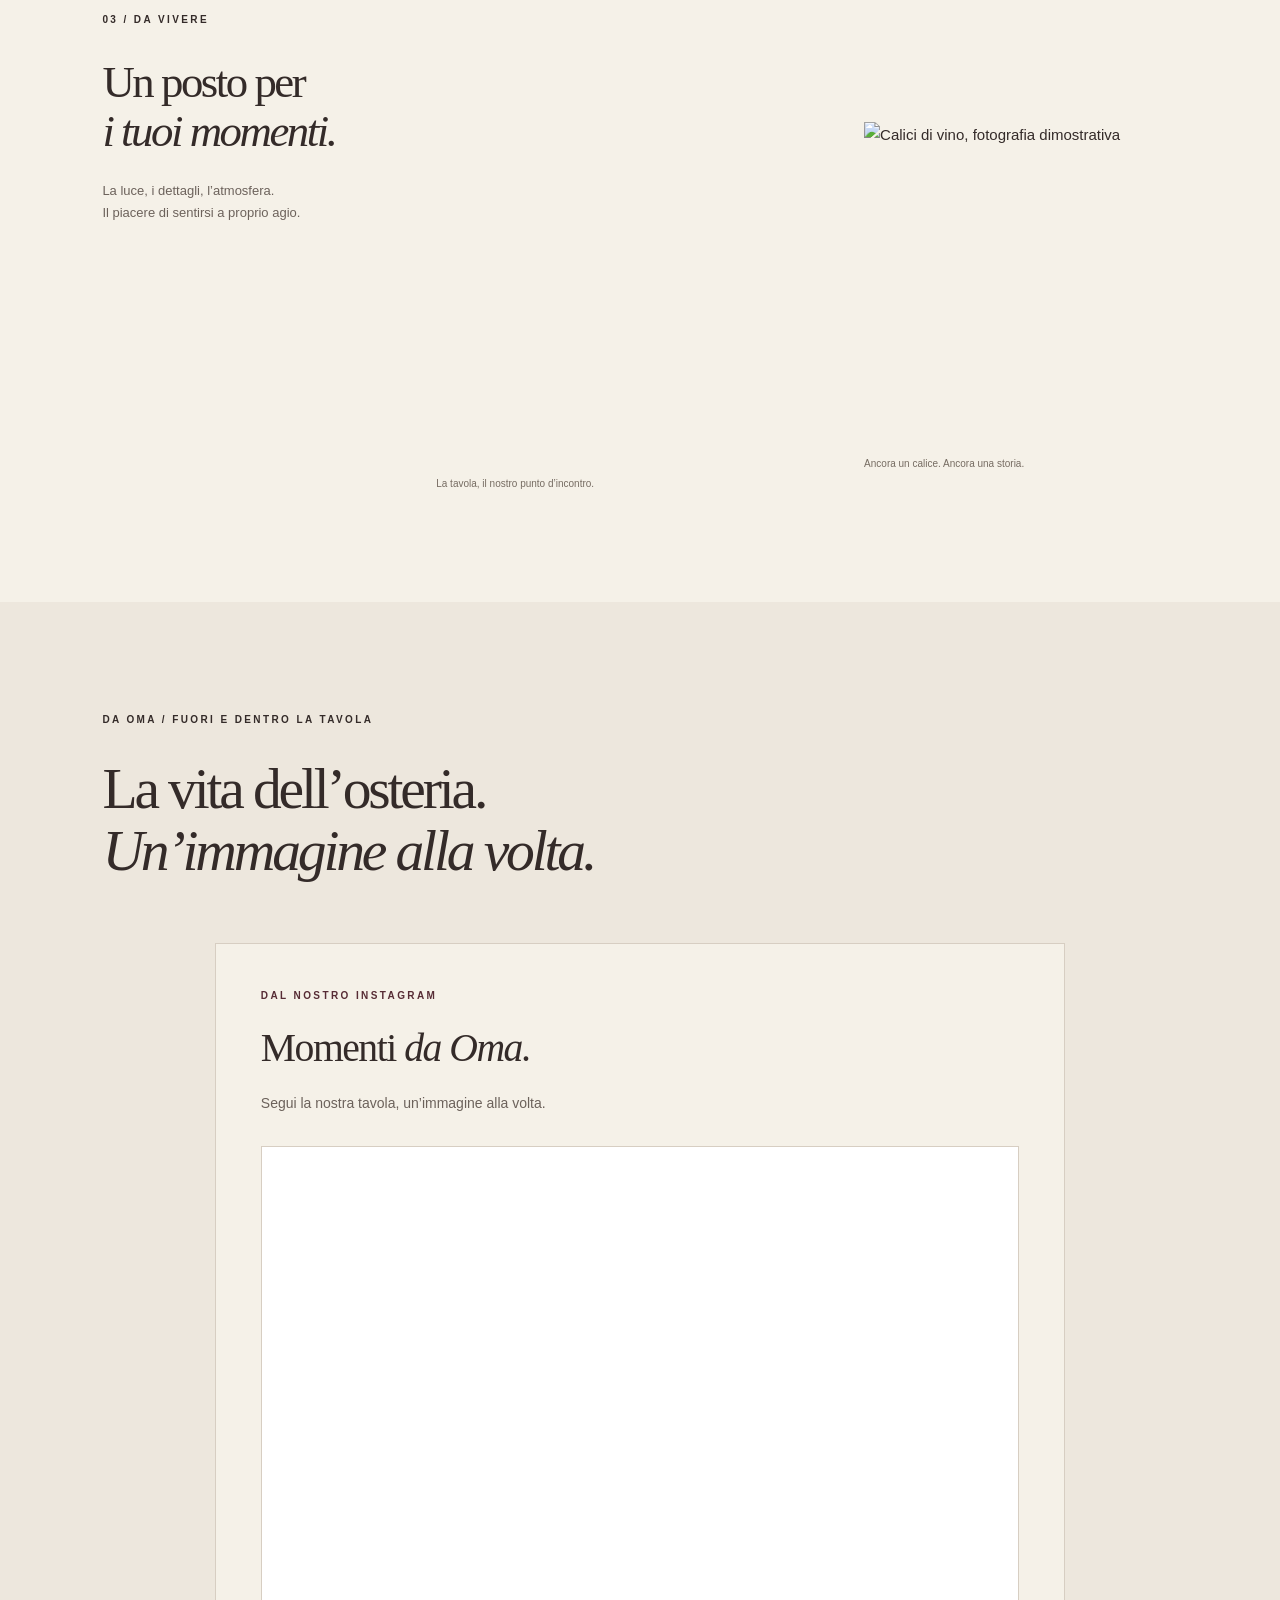
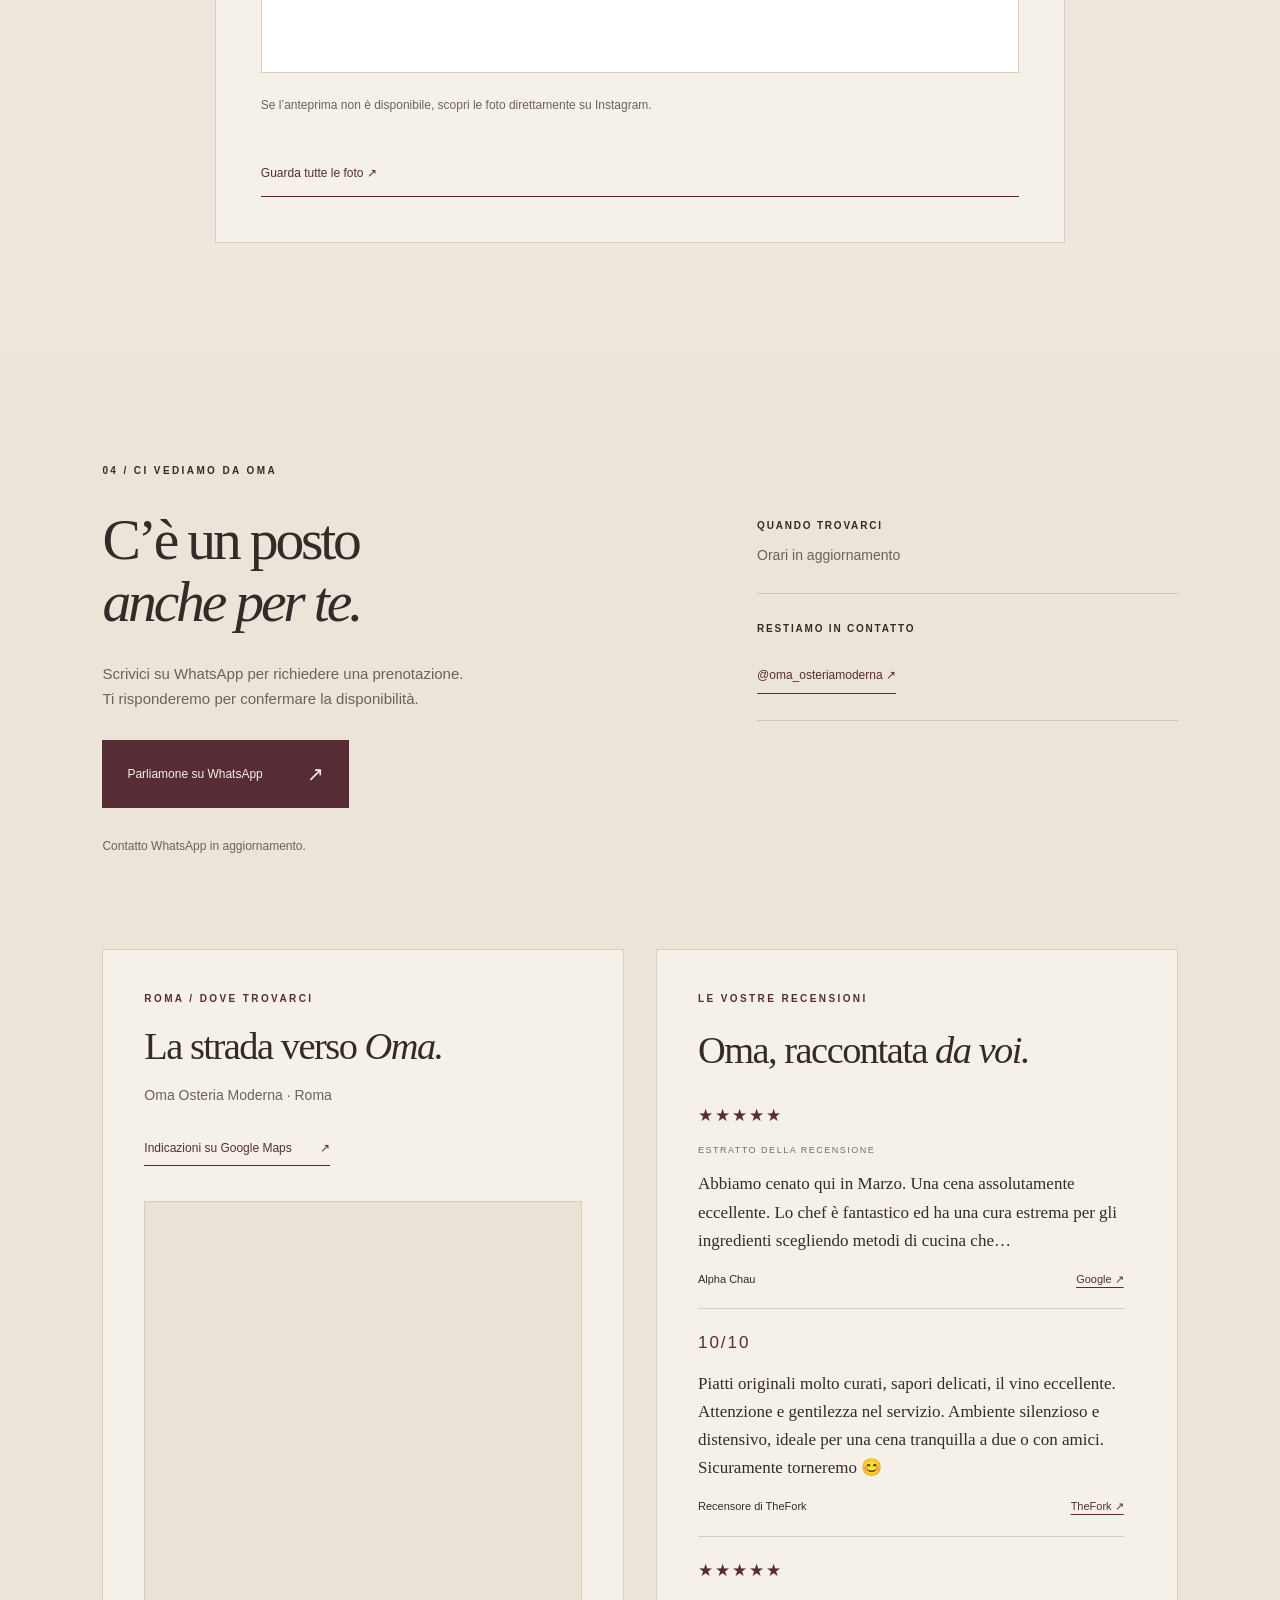
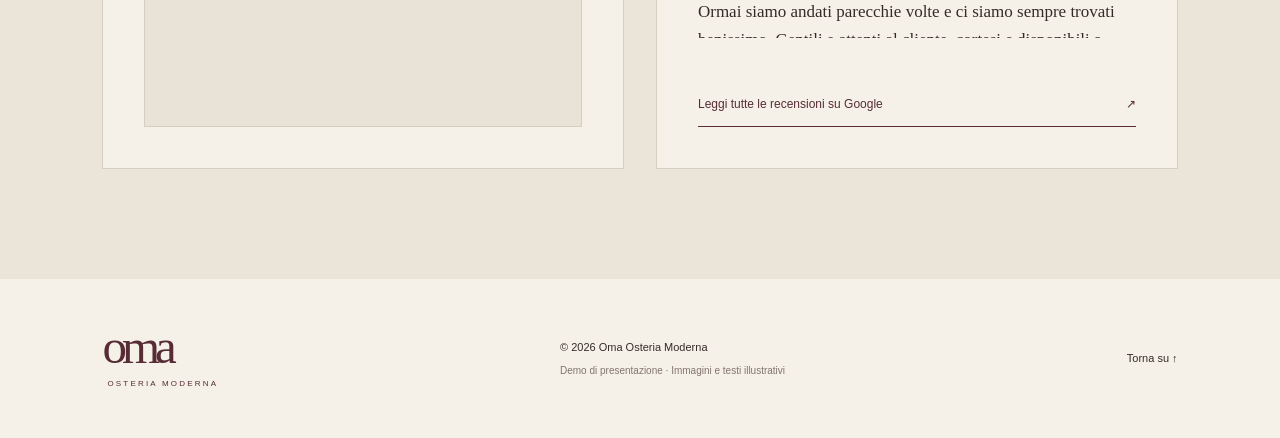
==== commit 00ac6e6c: "Update homepage headline with Oma's Roman tagline" ====
--- a/index.html
+++ b/index.html
@@ -5,7 +5,7 @@
   <meta name="description" content="Oma Osteria Moderna — una nuova idea di convivialità. Scopri l’osteria e richiedi il tuo tavolo su WhatsApp.">
   <meta name="theme-color" content="#572c35"><title>Oma — Osteria Moderna</title>
   <link rel="icon" href="assets/favicon.svg" type="image/svg+xml">
-  <link rel="stylesheet" href="assets/style.css?v=story-2"><script src="assets/main.js?v=story-2" defer></script>
+  <link rel="stylesheet" href="assets/style.css?v=headline-4"><script src="assets/main.js?v=headline-4" defer></script>
 </head>
 <body>
 <a class="skip" href="#contenuto">Vai al contenuto</a>
@@ -18,7 +18,7 @@
 <section class="hero" aria-labelledby="hero-title">
   <img class="hero-photo" src="https://images.unsplash.com/photo-1414235077428-338989a2e8c0?auto=format&fit=crop&w=2200&q=85" alt="Atmosfera calda di una sala ristorante, fotografia dimostrativa" fetchpriority="high">
   <div class="hero-shade"></div>
-  <div class="hero-content"><p class="eyebrow">OMA · OSTERIA MODERNA</p><h1 id="hero-title"><span id="hero-title-main">Il gusto di stare</span><br><em id="hero-title-emphasis">bene, insieme.</em></h1><p id="hero-description">Lo spirito dell’osteria.<br>La curiosità di guardare avanti.</p><a class="button light" href="#contatti" data-whatsapp>Richiedi un tavolo <span>↗</span></a></div>
+  <div class="hero-content"><p class="eyebrow">OMA · OSTERIA MODERNA</p><h1 id="hero-title"><span id="hero-title-main">Mangi bene come da tu’ nonna</span><br><em id="hero-title-emphasis">Senza le domande de tu’ zia</em></h1><p id="hero-description">Lo spirito dell’osteria.<br>La curiosità di guardare avanti.</p><a class="button light" href="#contatti" data-whatsapp>Richiedi un tavolo <span>↗</span></a></div>
   <div class="hero-bottom"><span>BUONA CUCINA. BELLE CONVERSAZIONI.</span><a href="#filosofia">Scopri Oma <span>↓</span></a></div>
 </section>
 <section class="intro section" id="filosofia"><div><p class="eyebrow">01 / L’OSTERIA</p><h2>Le cose buone<br>iniziano <em>a tavola.</em></h2></div><div class="intro-copy"><p class="lead" id="intro-lead">Un luogo da vivere, prima ancora che da raccontare.</p><p id="intro-text">Oma è la nostra idea di osteria moderna: una tavola accogliente, il piacere della condivisione e una cucina che mette al centro il gusto.</p><p id="intro-extra">Ci piace immaginare ogni incontro come un invito a rallentare. A scegliere un altro calice. A lasciare spazio alle conversazioni.</p><a class="text-link" href="#cucina">Entra nella nostra cucina <span>↗</span></a></div></section>
--- a/assets/style.css
+++ b/assets/style.css
@@ -115,3 +115,6 @@
 @media(max-width:720px){.about-hero,.about-story{grid-template-columns:minmax(0,1fr);gap:40px}.about-intro h1{font-size:49px}.about-portrait iframe,.about-portrait>img{height:570px}.about-story-copy{padding-top:0}.about-intro .about-lead{font-size:23px}}
 
 .about-story-copy .about-signature{font:italic 26px/1.4 Georgia,serif;color:var(--wine);margin-top:30px}.about-portrait>img{height:auto;object-fit:contain}
+
+/* Titolo lungo: ritmo e leggibilità su tutte le larghezze. */
+.hero-content h1{font-size:clamp(38px,4.6vw,74px);line-height:1.12;max-width:1200px;letter-spacing:-.045em}.hero-content{padding-top:80px}@media(max-width:720px){.hero-content{padding-top:75px}.hero-content h1{font-size:clamp(34px,7.1vw,48px);line-height:1.15}.hero-content>p:not(.eyebrow){font-size:14px;margin:22px 0}}
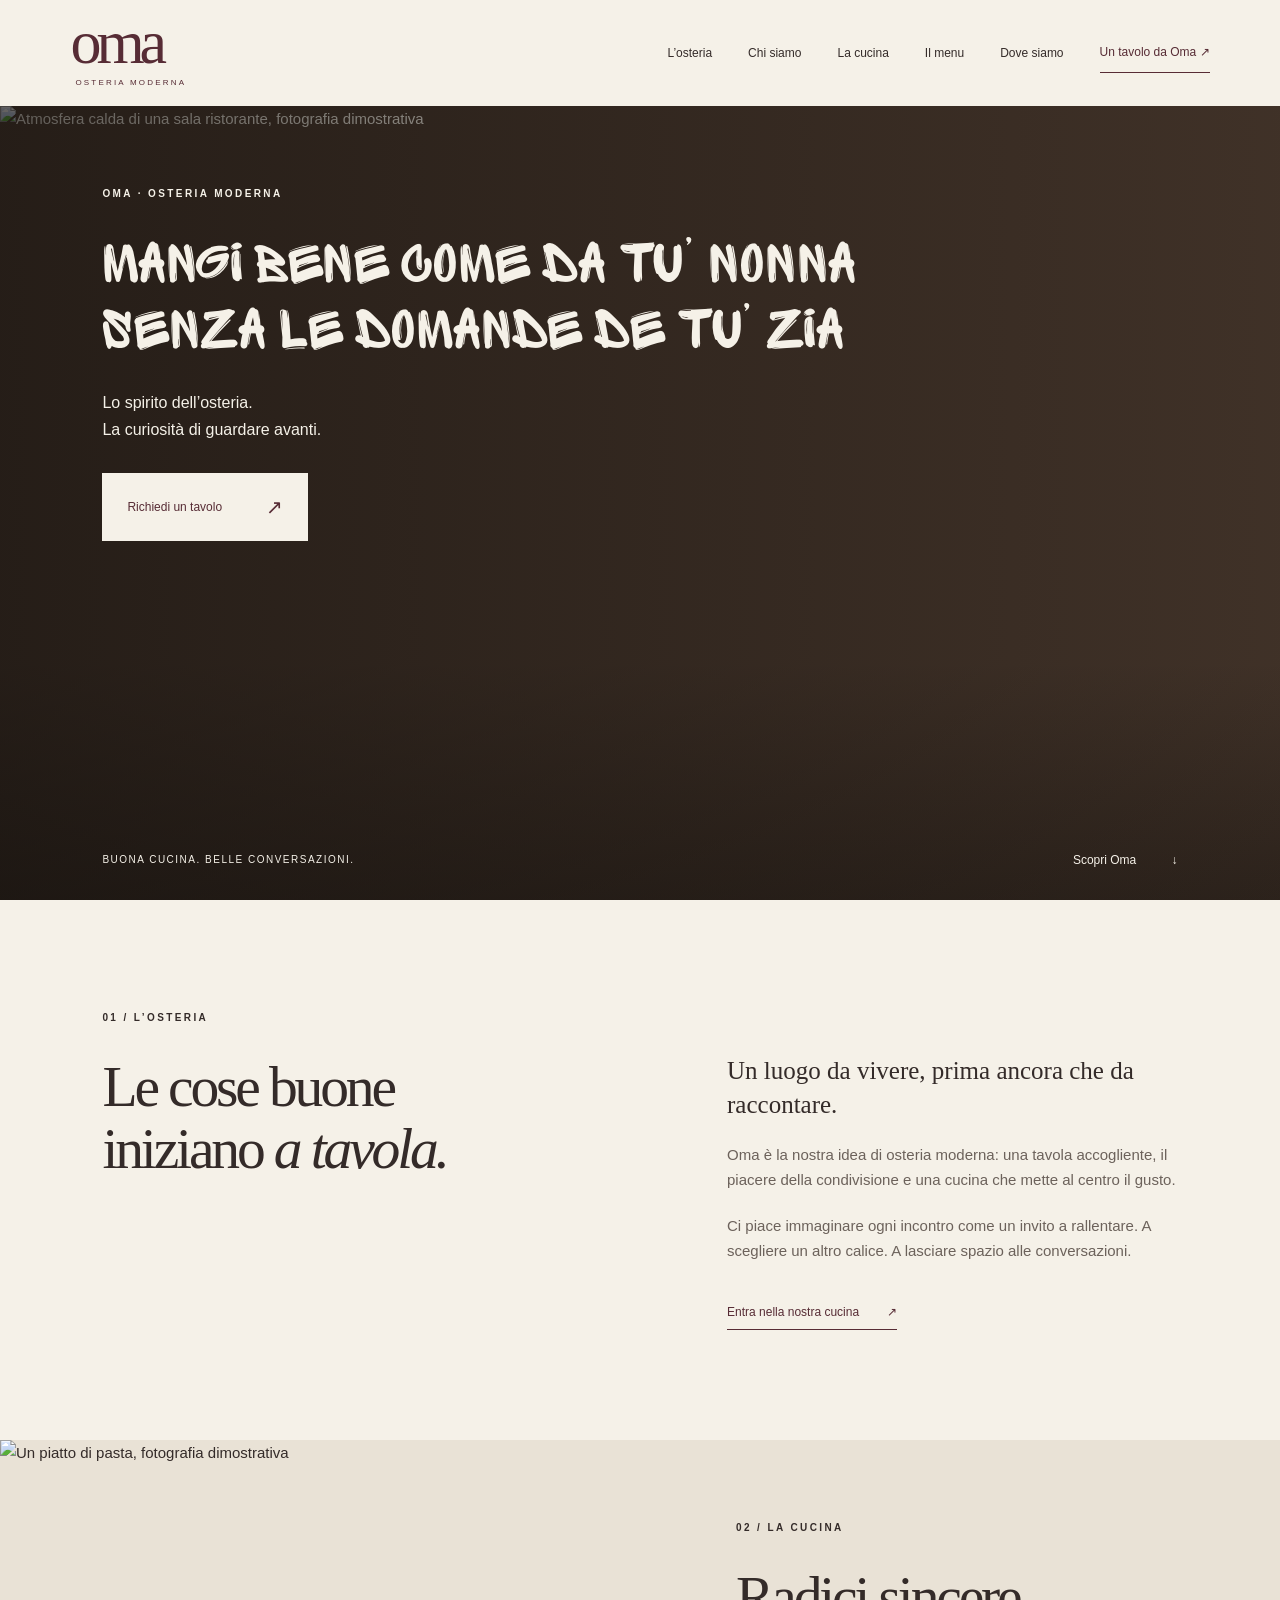
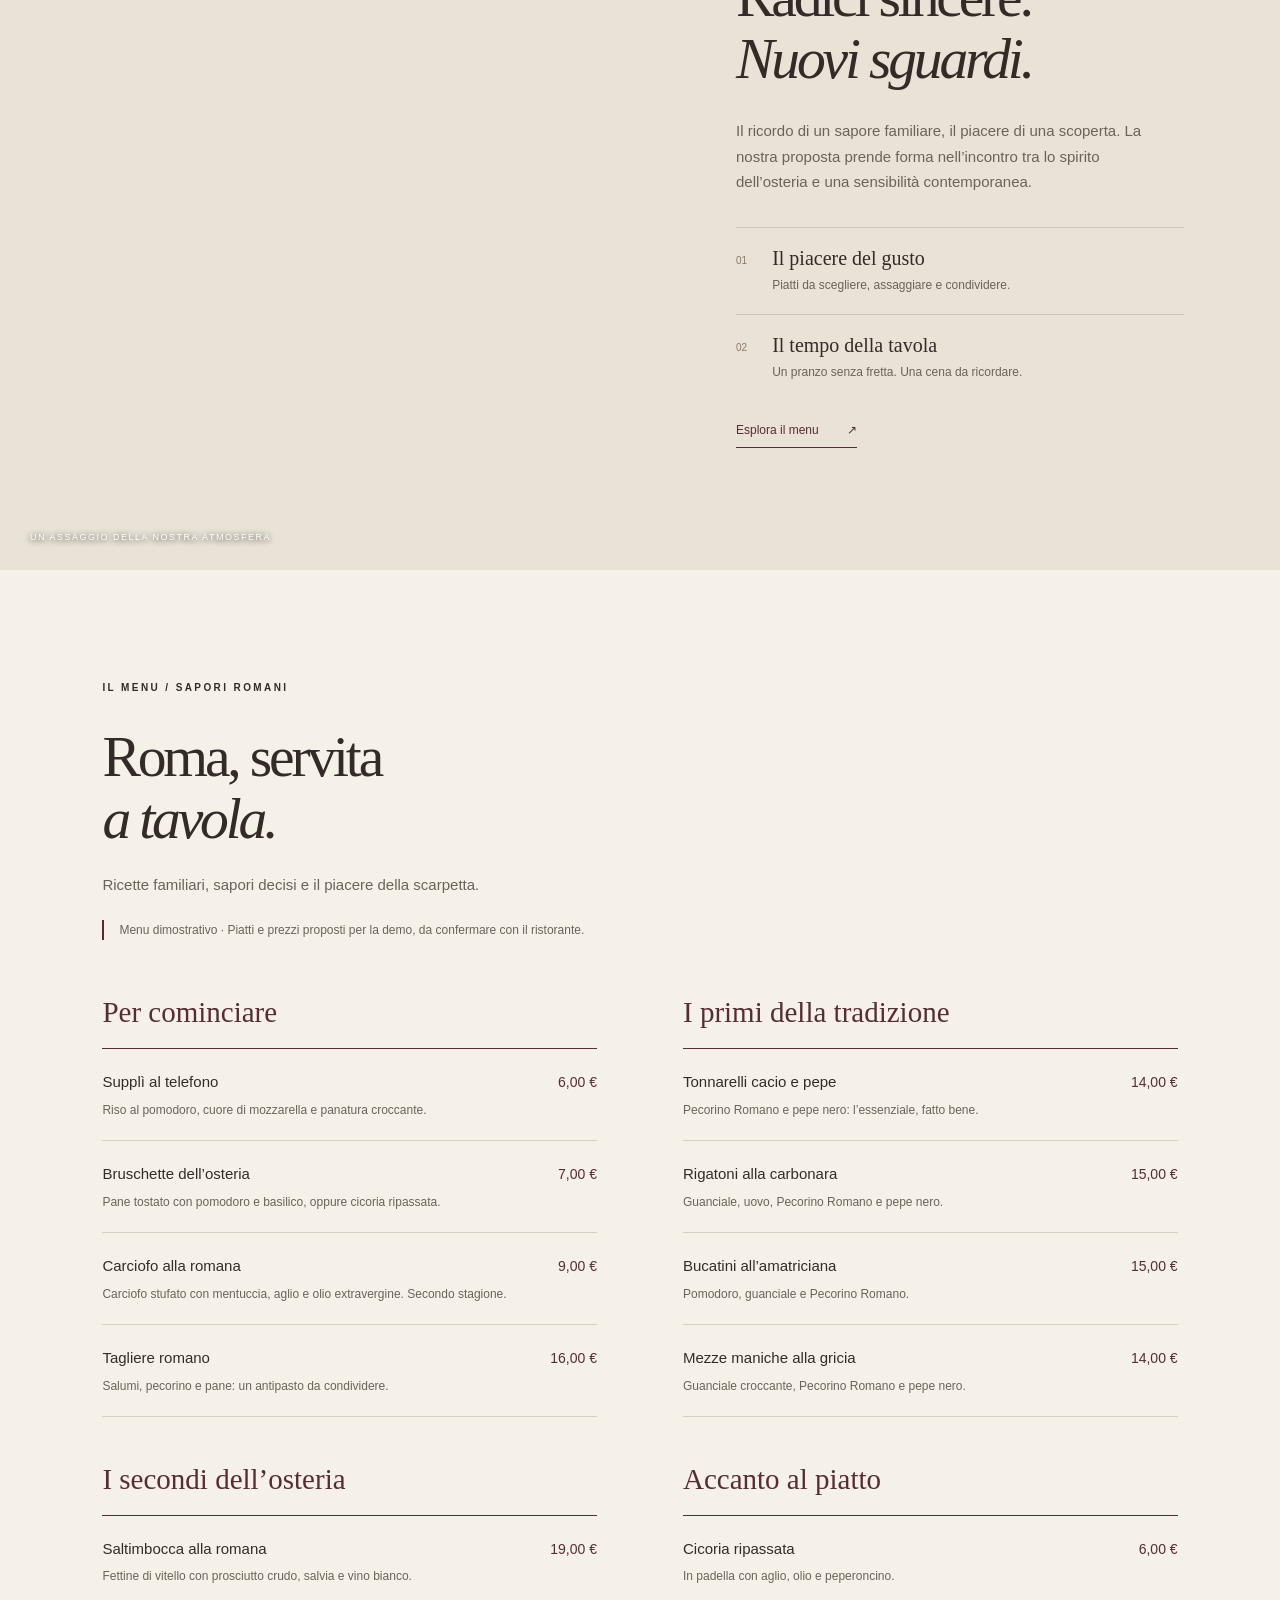
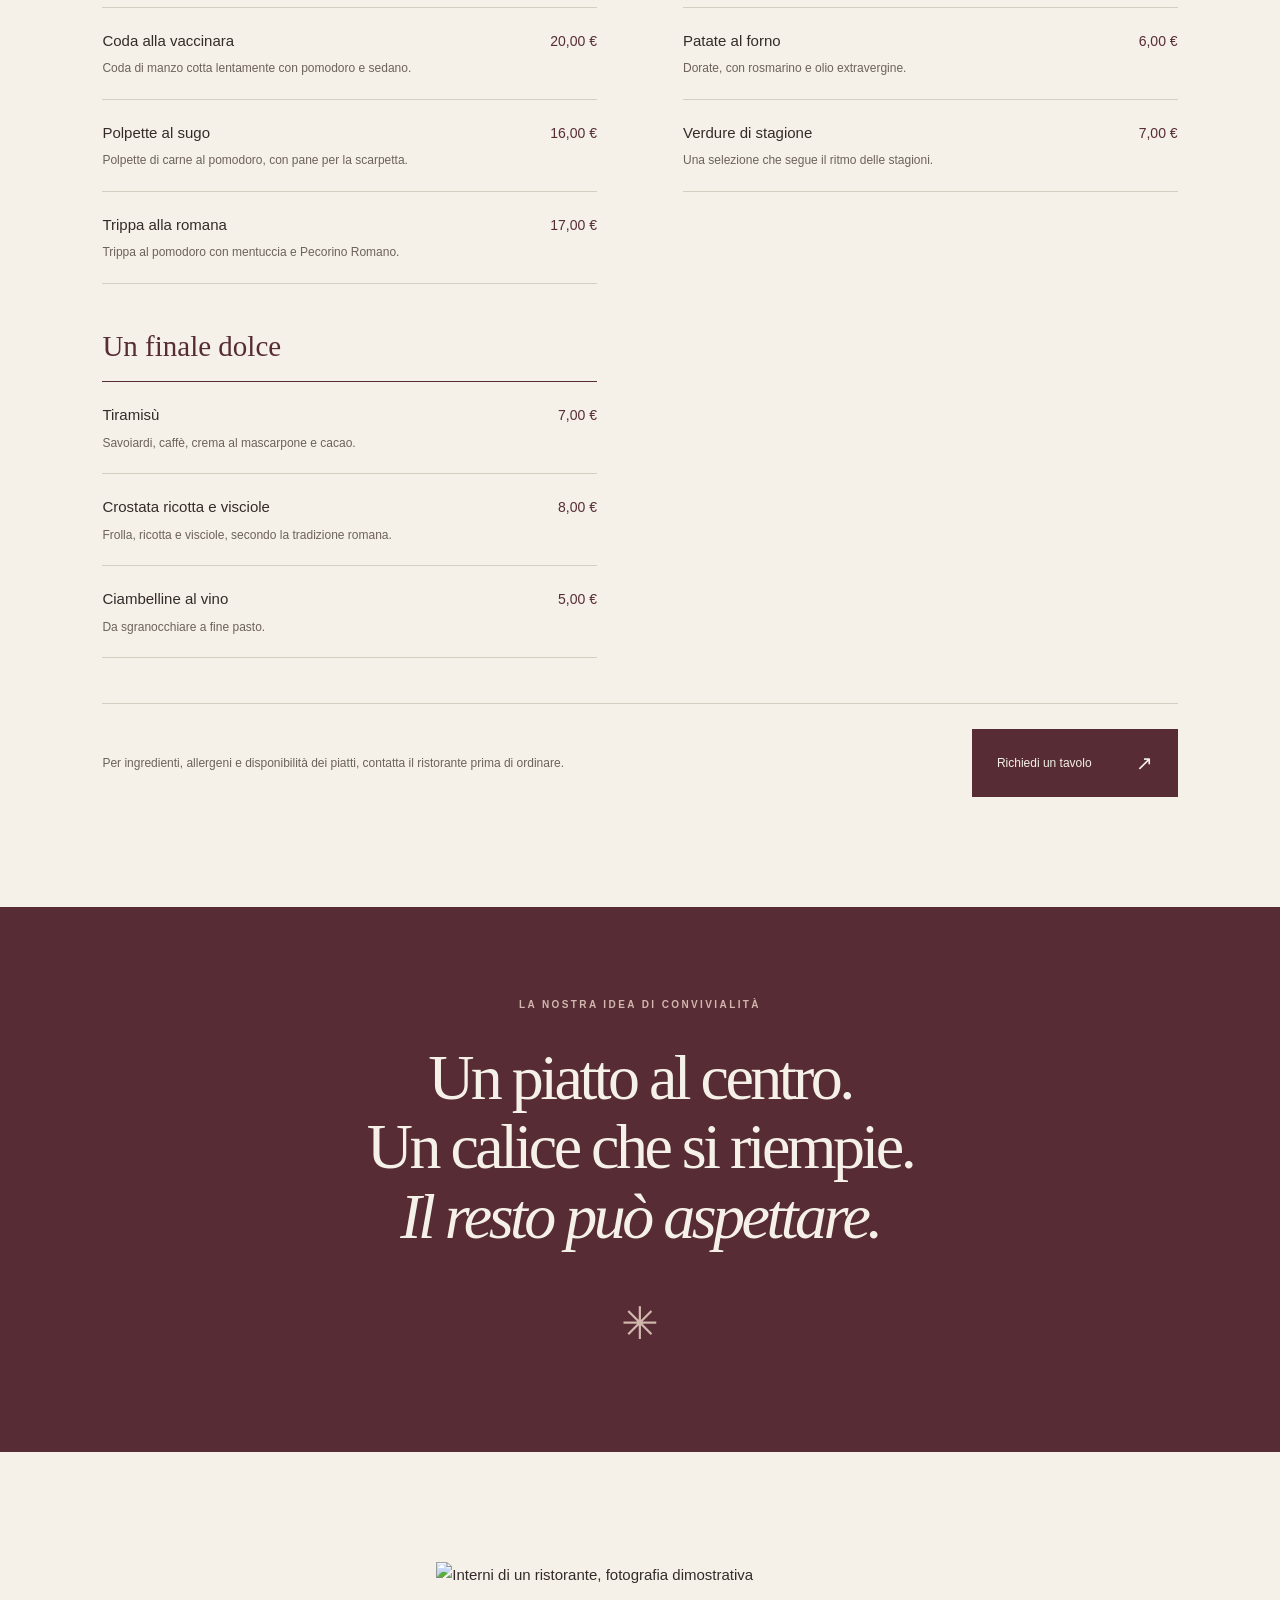
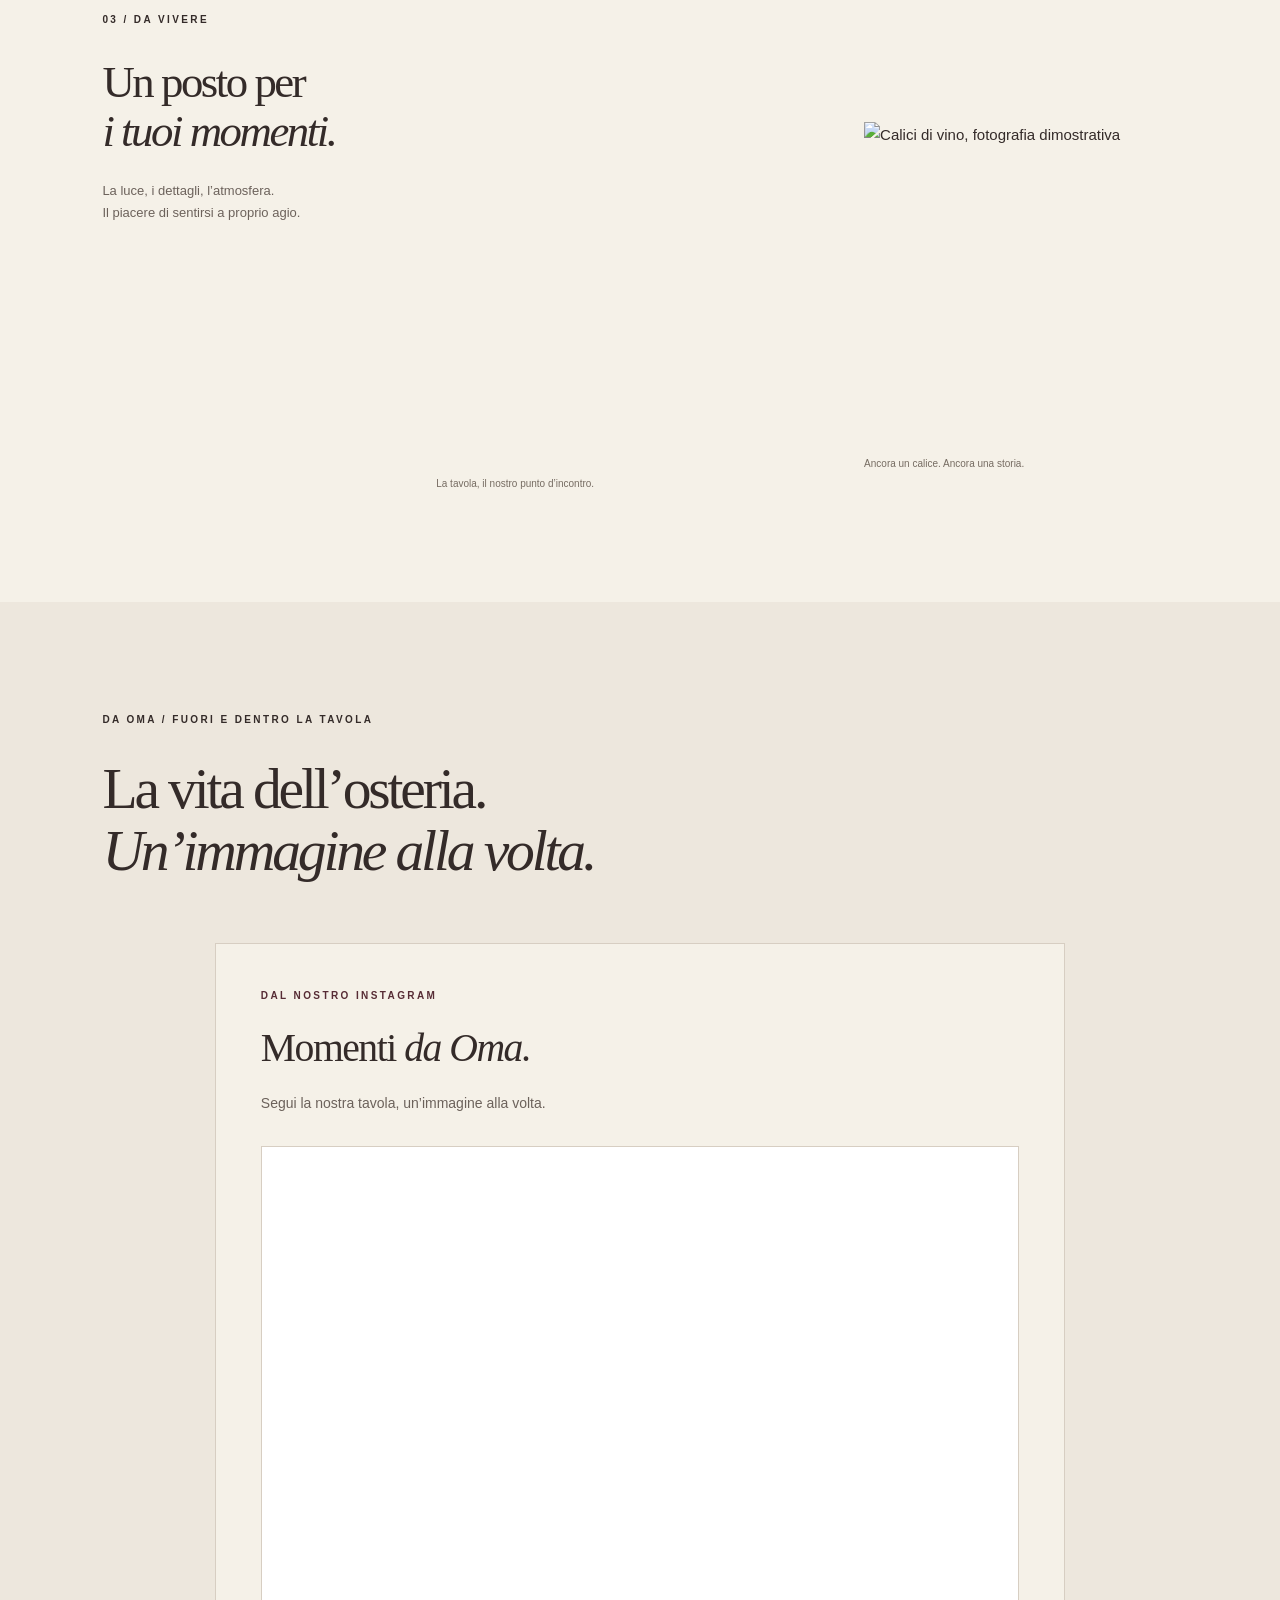
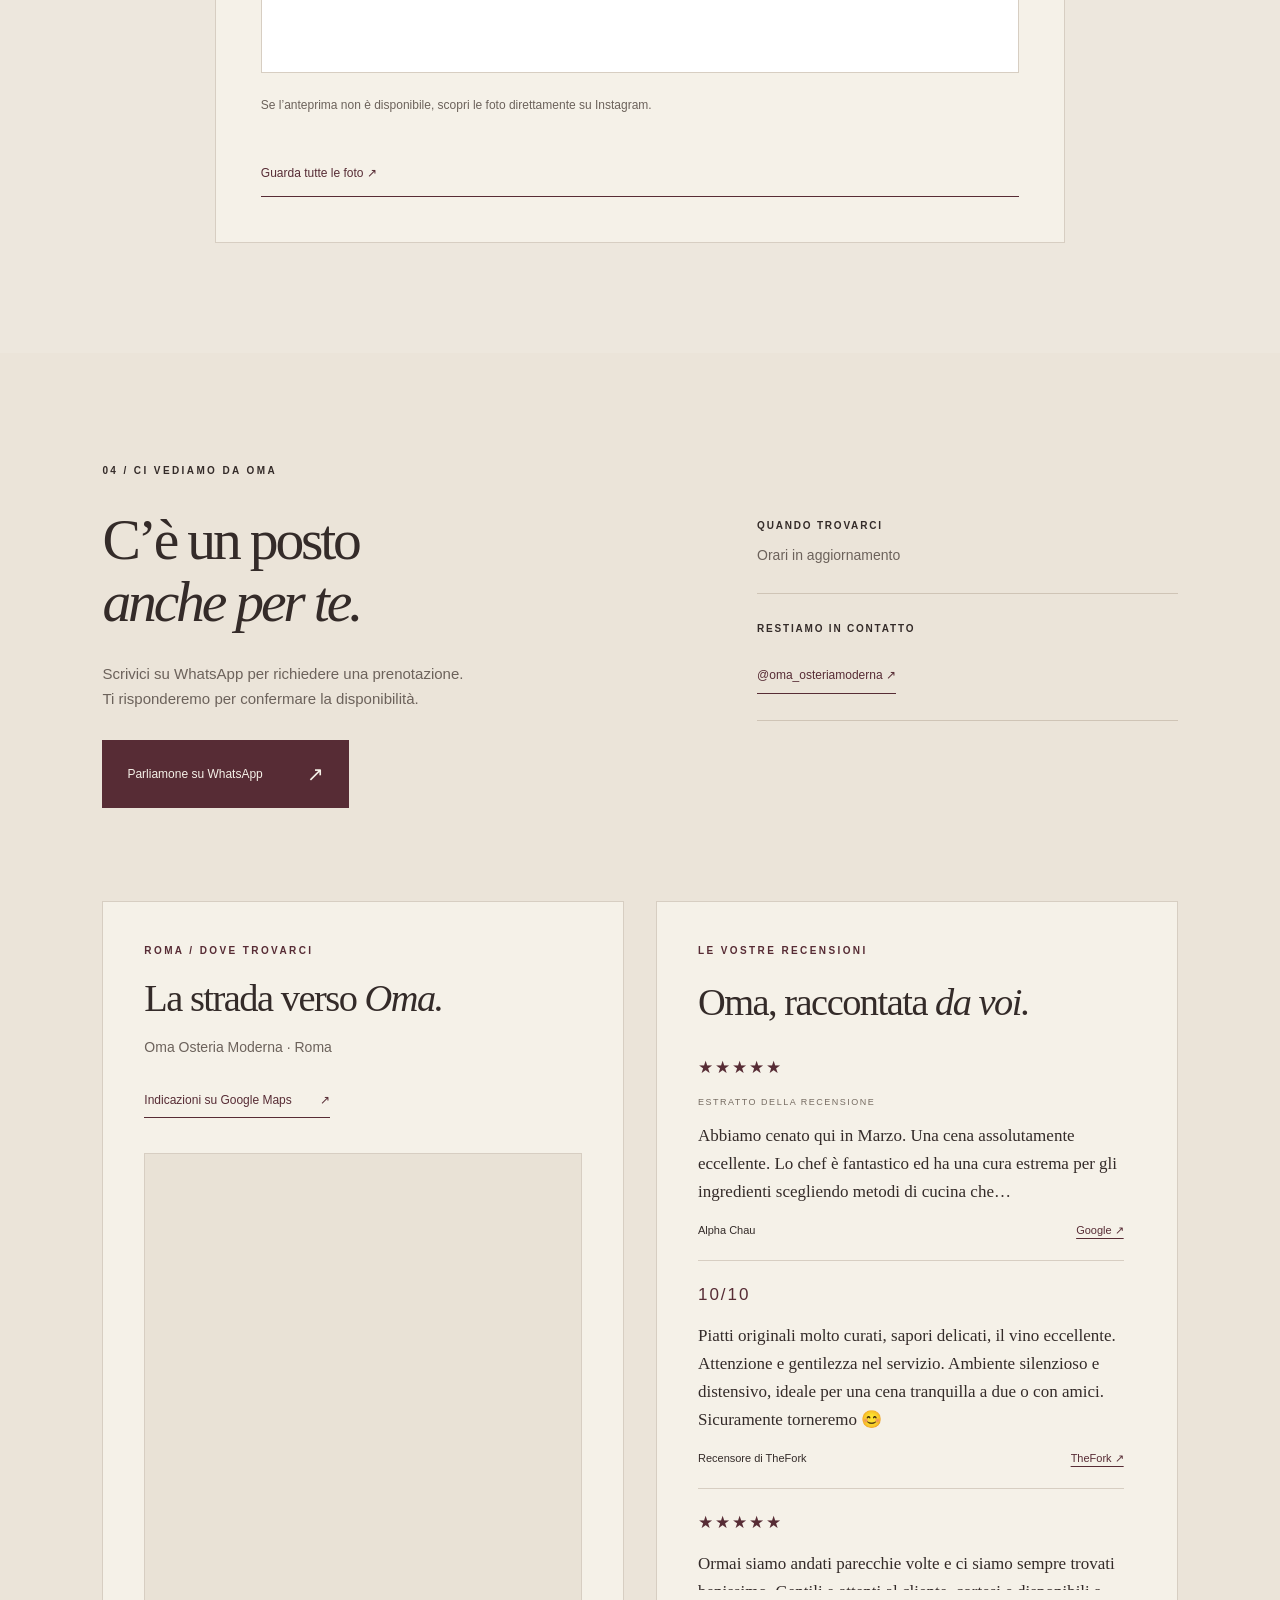
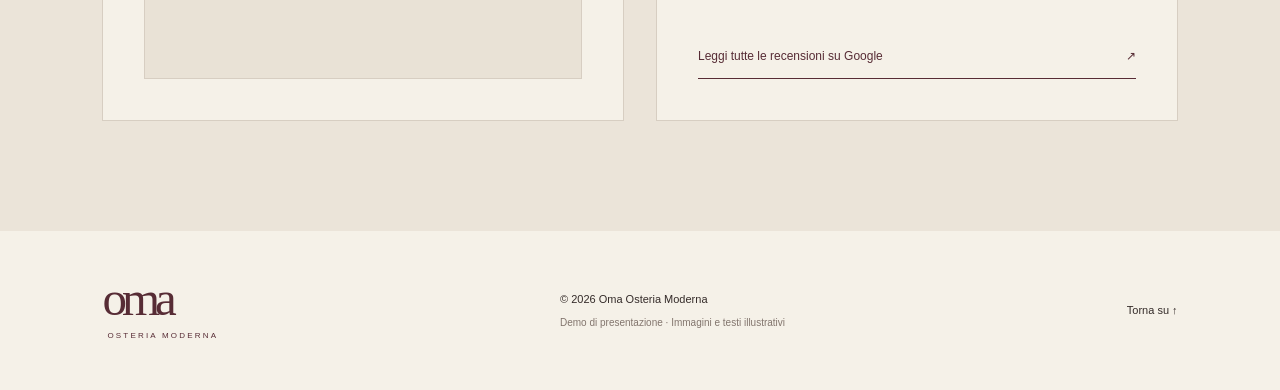
==== commit 01fd7466: "Modify title to sprite graffiti font (6acd13a7cbbf18edb0c4ea90)" ====
--- a/index.html
+++ b/index.html
@@ -5,7 +5,7 @@
   <meta name="description" content="Oma Osteria Moderna — una nuova idea di convivialità. Scopri l’osteria e richiedi il tuo tavolo su WhatsApp.">
   <meta name="theme-color" content="#572c35"><title>Oma — Osteria Moderna</title>
   <link rel="icon" href="assets/favicon.svg" type="image/svg+xml">
-  <link rel="stylesheet" href="assets/style.css?v=headline-4"><script src="assets/main.js?v=headline-4" defer></script>
+  <link rel="stylesheet" href="assets/style.css?v=graffiti-1"><script src="assets/main.js?v=headline-4" defer></script>
 </head>
 <body>
 <a class="skip" href="#contenuto">Vai al contenuto</a>
--- a/assets/style.css
+++ b/assets/style.css
@@ -118,3 +118,5 @@
 
 /* Titolo lungo: ritmo e leggibilità su tutte le larghezze. */
 .hero-content h1{font-size:clamp(38px,4.6vw,74px);line-height:1.12;max-width:1200px;letter-spacing:-.045em}.hero-content{padding-top:80px}@media(max-width:720px){.hero-content{padding-top:75px}.hero-content h1{font-size:clamp(34px,7.1vw,48px);line-height:1.15}.hero-content>p:not(.eyebrow){font-size:14px;margin:22px 0}}
+@font-face{font-family:'Sprite Graffiti';src:url('fonts/sprite-graffiti.woff') format('woff');font-weight:400;font-style:normal;font-display:swap}
+.hero-content h1,.hero-content h1 em{font-family:'Sprite Graffiti',Georgia,serif;font-style:normal;font-weight:400;letter-spacing:.01em}
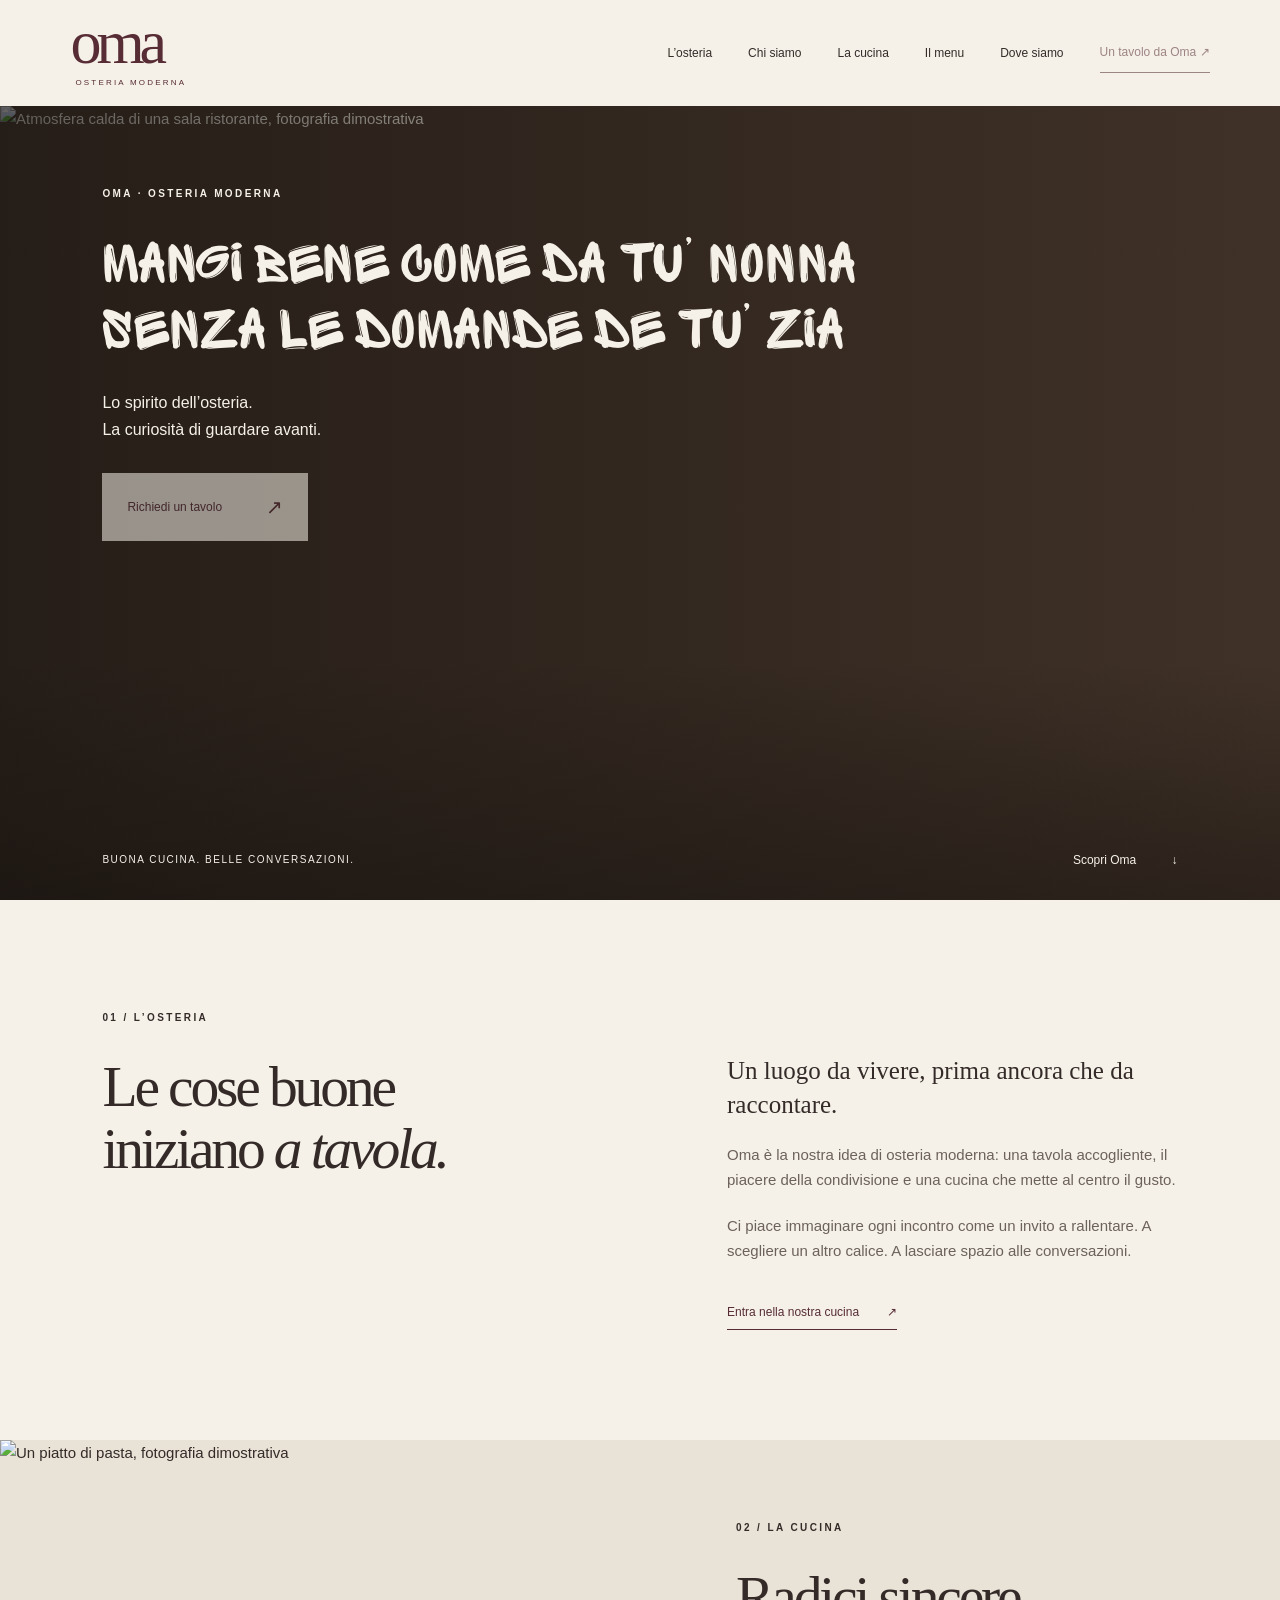
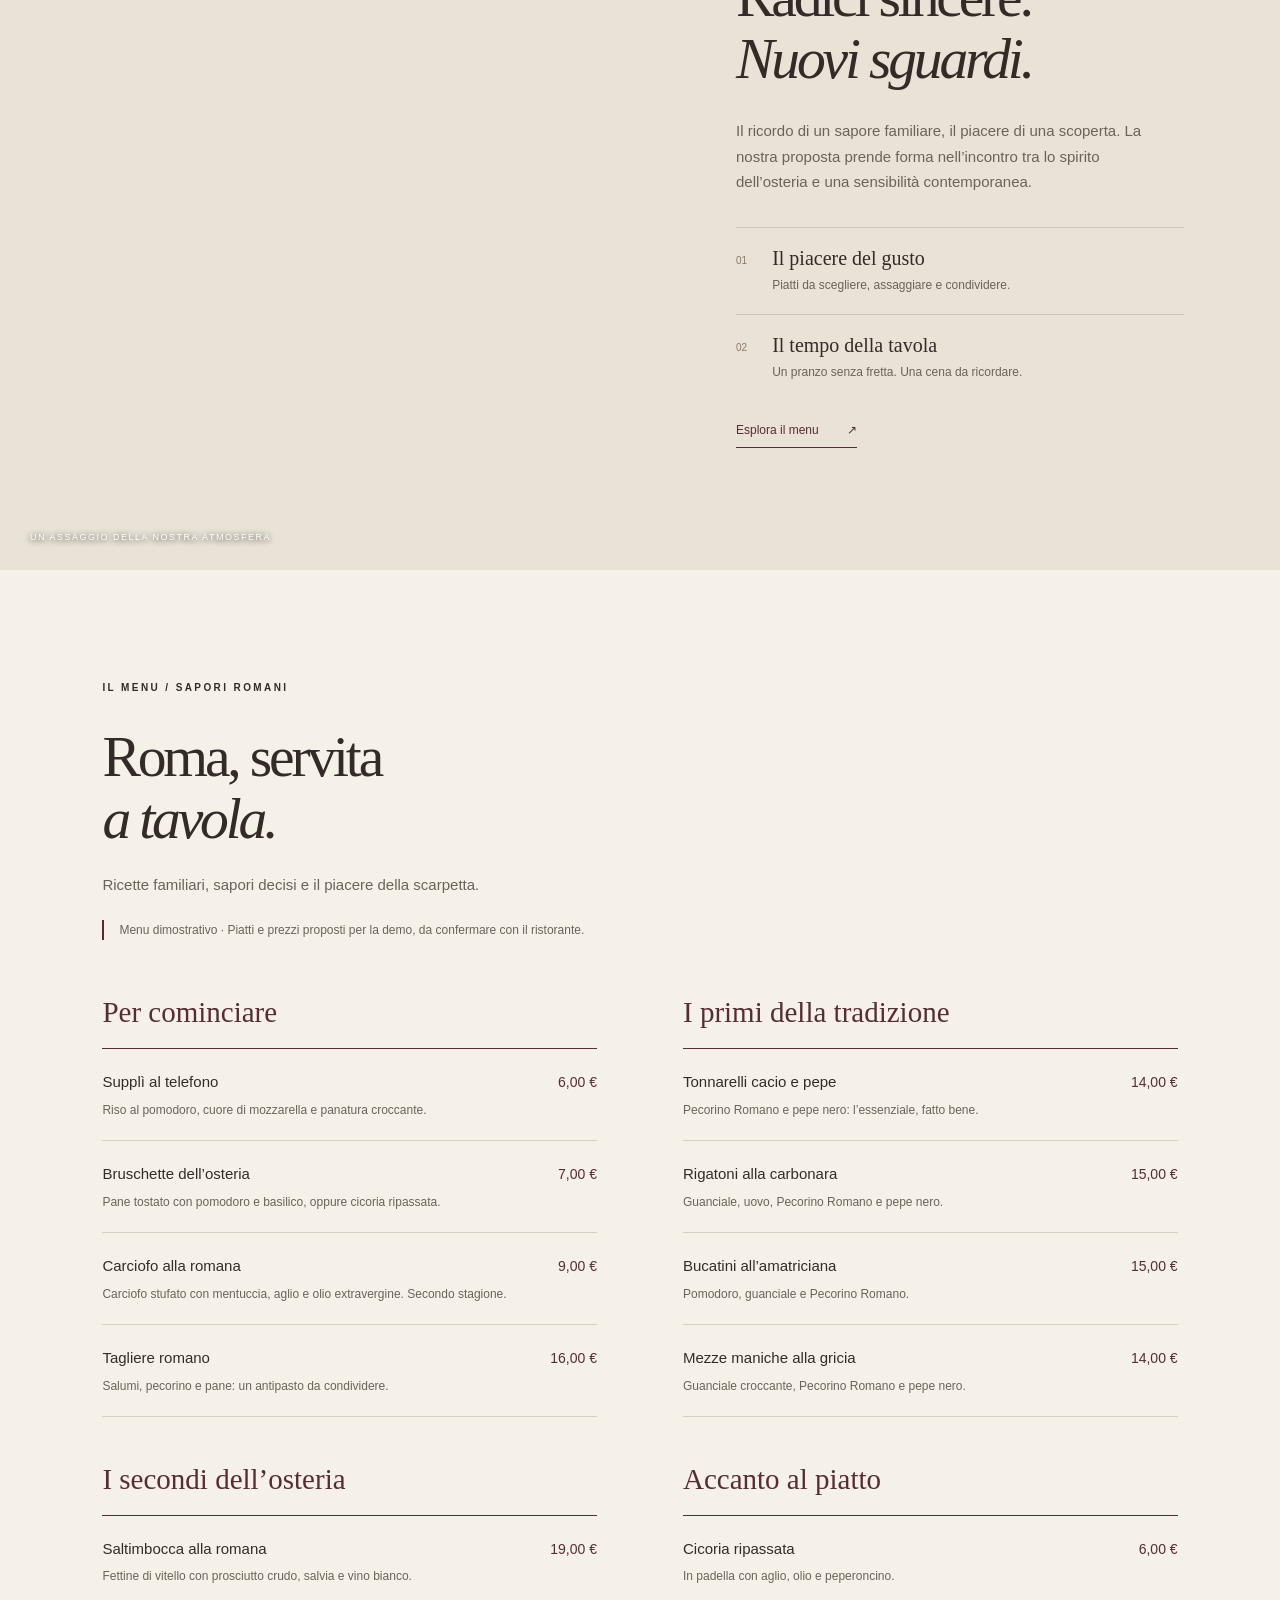
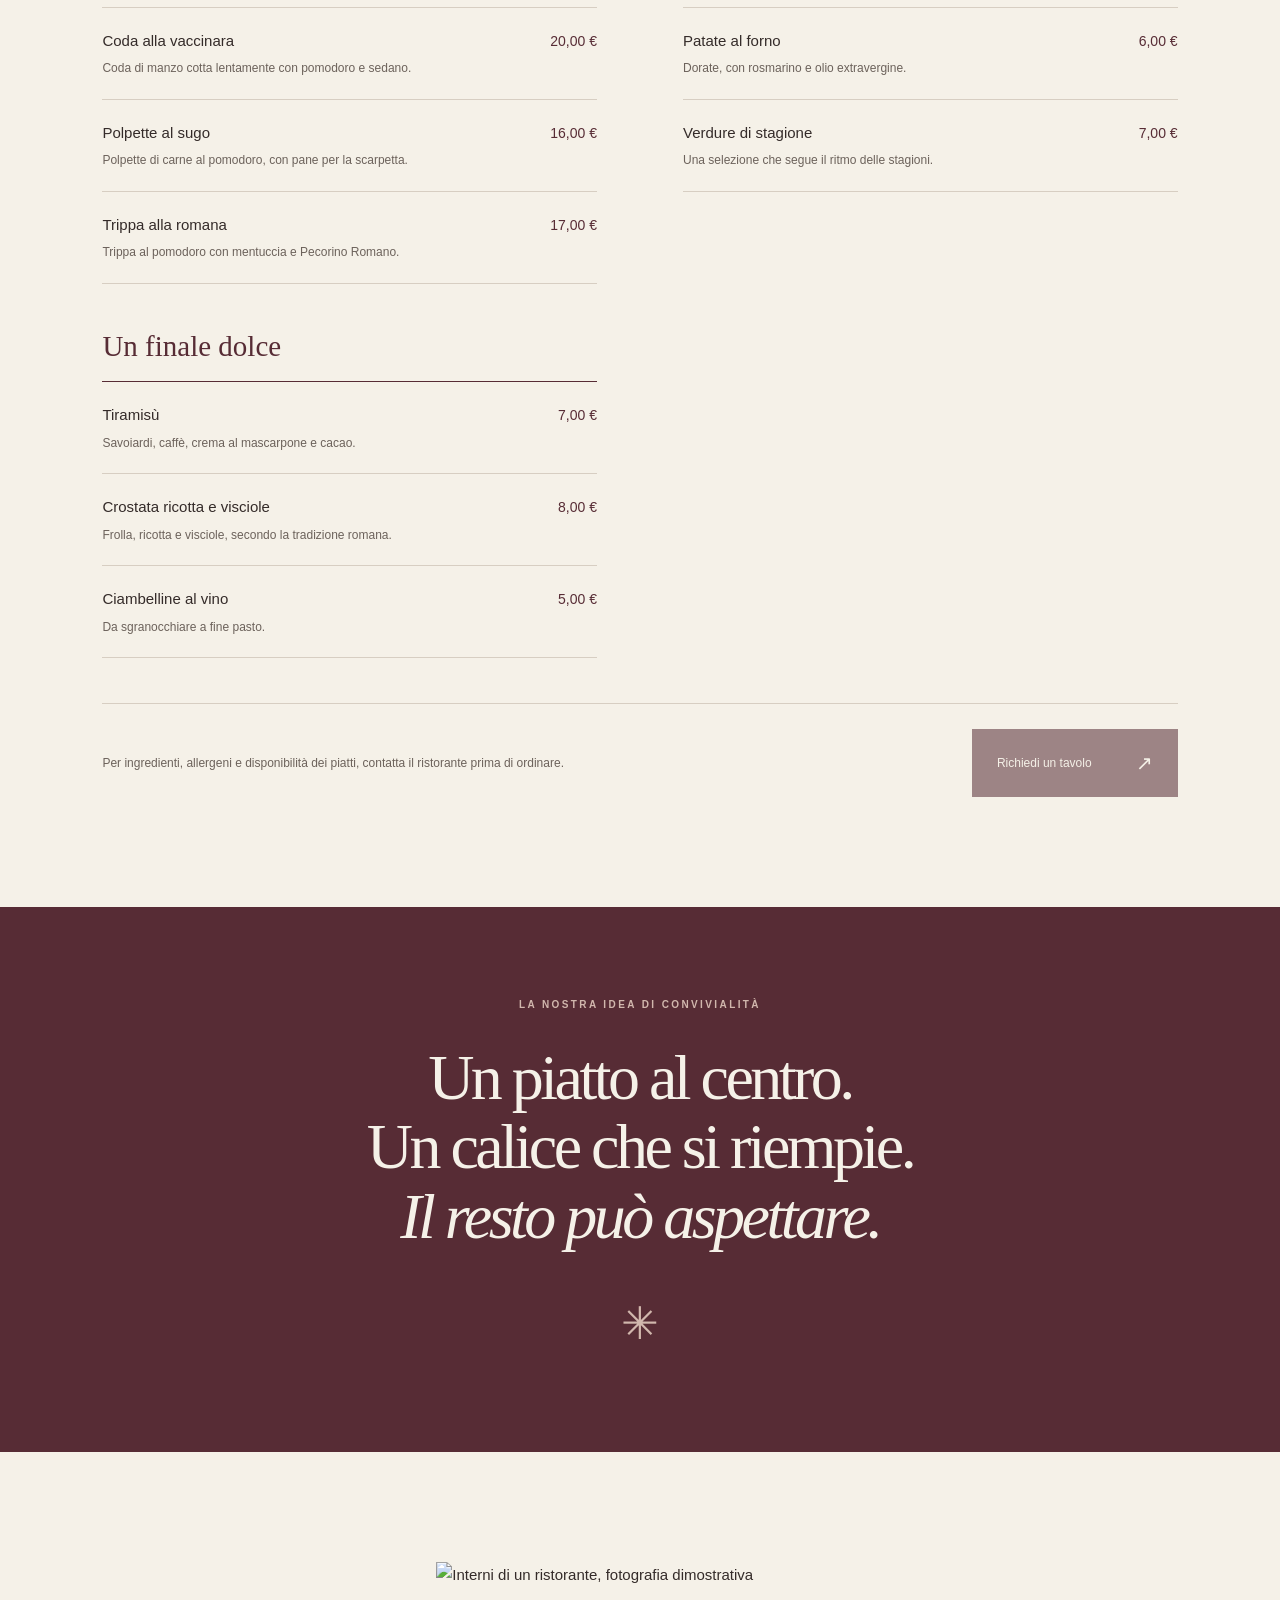
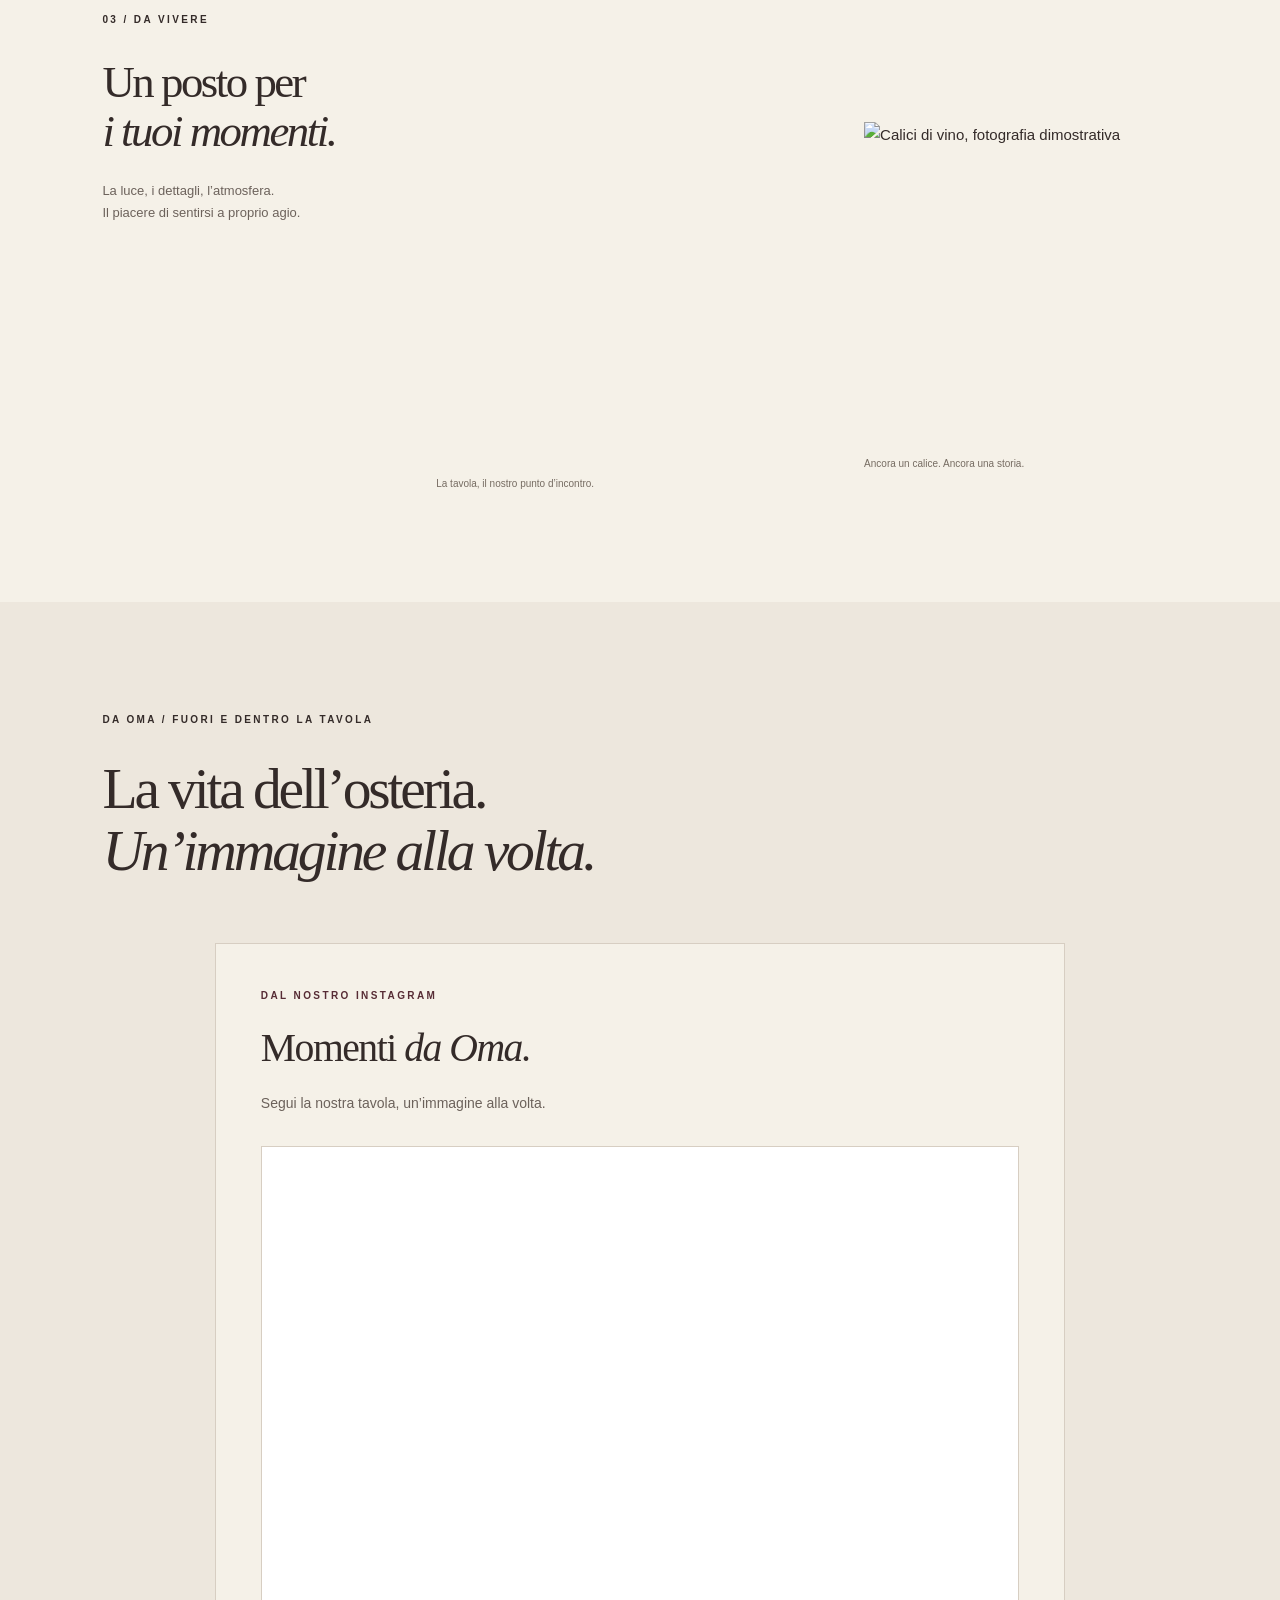
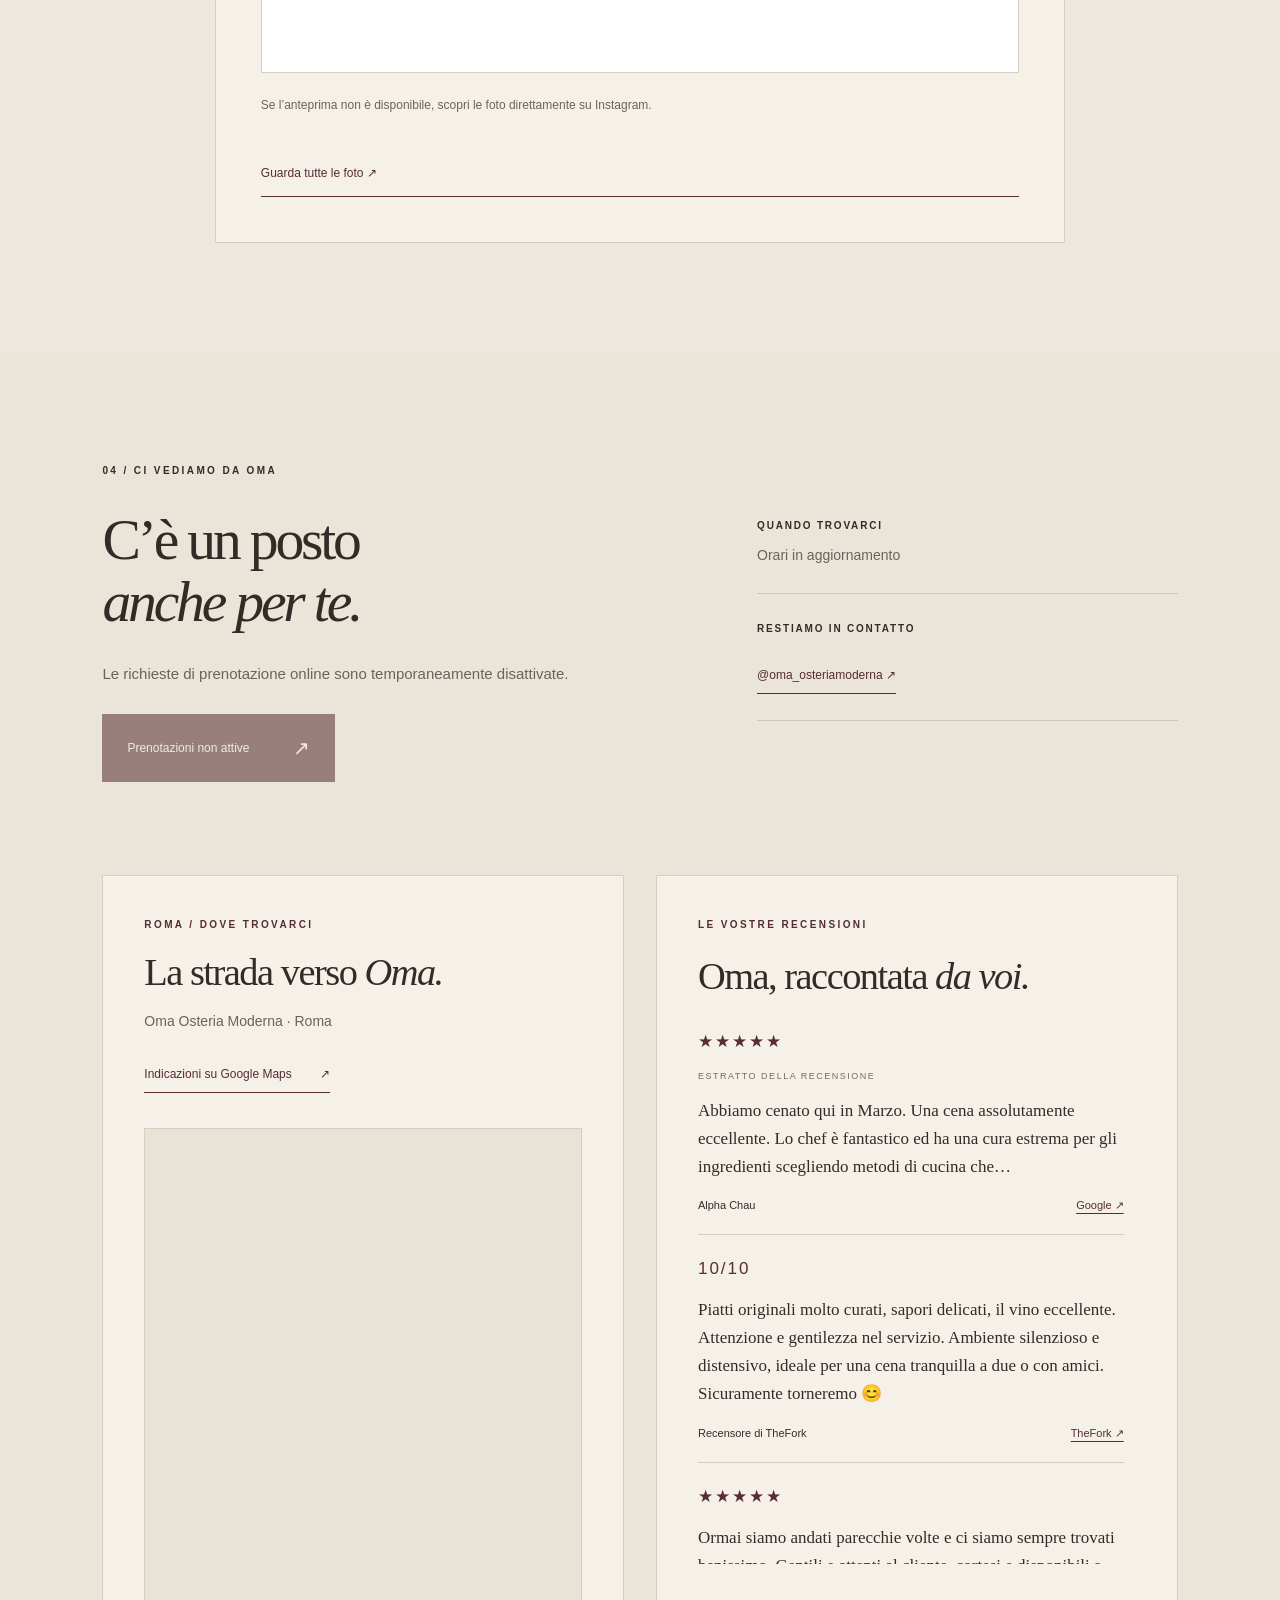
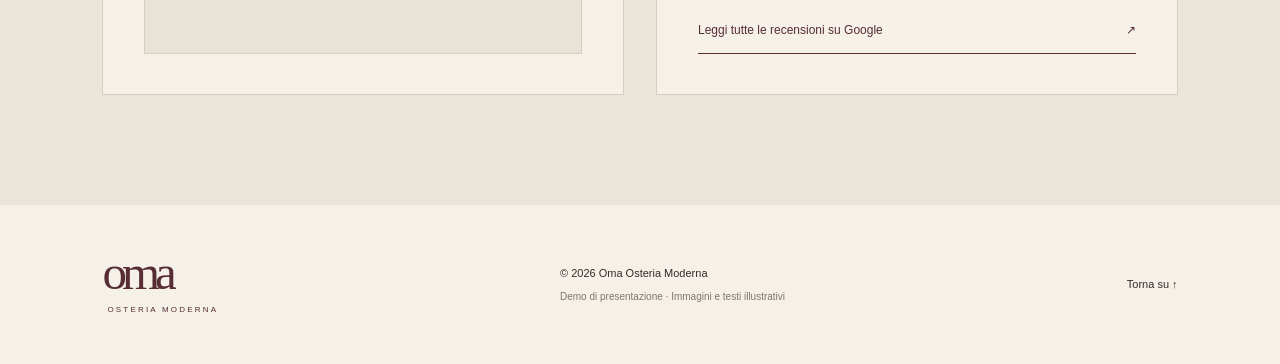
==== commit 0cefcb80: "Disable WhatsApp booking buttons on both pages" ====
--- a/index.html
+++ b/index.html
@@ -5,20 +5,20 @@
   <meta name="description" content="Oma Osteria Moderna — una nuova idea di convivialità. Scopri l’osteria e richiedi il tuo tavolo su WhatsApp.">
   <meta name="theme-color" content="#572c35"><title>Oma — Osteria Moderna</title>
   <link rel="icon" href="assets/favicon.svg" type="image/svg+xml">
-  <link rel="stylesheet" href="assets/style.css?v=graffiti-1"><script src="assets/main.js?v=headline-4" defer></script>
+  <link rel="preload" href="assets/fonts/sprite-graffiti.woff" as="font" type="font/woff" crossorigin><link rel="stylesheet" href="assets/style.css?v=booking-off-1"><script src="assets/main.js?v=booking-off-1" defer></script>
 </head>
 <body>
 <a class="skip" href="#contenuto">Vai al contenuto</a>
 <header class="header">
   <a href="#" class="brand" aria-label="Oma Osteria Moderna, homepage">oma<span>OSTERIA MODERNA</span></a>
   <button class="nav-toggle" aria-label="Apri menu" aria-expanded="false" aria-controls="navigation"><span></span><span></span></button>
-  <nav id="navigation" aria-label="Navigazione principale"><a href="#filosofia">L’osteria</a><a href="chi-siamo.html">Chi siamo</a><a href="#cucina">La cucina</a><a href="#menu">Il menu</a><a href="#contatti">Dove siamo</a><a class="nav-contact" href="#contatti" data-whatsapp>Un tavolo da Oma ↗</a></nav>
+  <nav id="navigation" aria-label="Navigazione principale"><a href="#filosofia">L’osteria</a><a href="chi-siamo.html">Chi siamo</a><a href="#cucina">La cucina</a><a href="#menu">Il menu</a><a href="#contatti">Dove siamo</a><button type="button" class="nav-contact" disabled title="Prenotazioni temporaneamente non attive">Un tavolo da Oma ↗</button></nav>
 </header>
 <main id="contenuto">
 <section class="hero" aria-labelledby="hero-title">
   <img class="hero-photo" src="https://images.unsplash.com/photo-1414235077428-338989a2e8c0?auto=format&fit=crop&w=2200&q=85" alt="Atmosfera calda di una sala ristorante, fotografia dimostrativa" fetchpriority="high">
   <div class="hero-shade"></div>
-  <div class="hero-content"><p class="eyebrow">OMA · OSTERIA MODERNA</p><h1 id="hero-title"><span id="hero-title-main">Mangi bene come da tu’ nonna</span><br><em id="hero-title-emphasis">Senza le domande de tu’ zia</em></h1><p id="hero-description">Lo spirito dell’osteria.<br>La curiosità di guardare avanti.</p><a class="button light" href="#contatti" data-whatsapp>Richiedi un tavolo <span>↗</span></a></div>
+  <div class="hero-content"><p class="eyebrow">OMA · OSTERIA MODERNA</p><h1 id="hero-title"><span id="hero-title-main">Mangi bene come da tu’ nonna</span><br><em id="hero-title-emphasis">Senza le domande de tu’ zia</em></h1><p id="hero-description">Lo spirito dell’osteria.<br>La curiosità di guardare avanti.</p><button type="button" class="button light" disabled title="Prenotazioni temporaneamente non attive">Richiedi un tavolo <span>↗</span></button></div>
   <div class="hero-bottom"><span>BUONA CUCINA. BELLE CONVERSAZIONI.</span><a href="#filosofia">Scopri Oma <span>↓</span></a></div>
 </section>
 <section class="intro section" id="filosofia"><div><p class="eyebrow">01 / L’OSTERIA</p><h2>Le cose buone<br>iniziano <em>a tavola.</em></h2></div><div class="intro-copy"><p class="lead" id="intro-lead">Un luogo da vivere, prima ancora che da raccontare.</p><p id="intro-text">Oma è la nostra idea di osteria moderna: una tavola accogliente, il piacere della condivisione e una cucina che mette al centro il gusto.</p><p id="intro-extra">Ci piace immaginare ogni incontro come un invito a rallentare. A scegliere un altro calice. A lasciare spazio alle conversazioni.</p><a class="text-link" href="#cucina">Entra nella nostra cucina <span>↗</span></a></div></section>
@@ -52,7 +52,7 @@
 <li><div class="dish-heading"><h4>Crostata ricotta e visciole</h4><span class="dish-price">€ 8</span></div><p>Frolla, ricotta e visciole, secondo la tradizione romana.</p></li>
 <li><div class="dish-heading"><h4>Ciambelline al vino</h4><span class="dish-price">€ 5</span></div><p>Da sgranocchiare a fine pasto.</p></li>
 </ul></div>
-</div><div class="menu-bottom"><p>Per ingredienti, allergeni e disponibilità dei piatti, contatta il ristorante prima di ordinare.</p><a class="button dark" href="#contatti" data-whatsapp>Richiedi un tavolo <span>↗</span></a></div></section>
+</div><div class="menu-bottom"><p>Per ingredienti, allergeni e disponibilità dei piatti, contatta il ristorante prima di ordinare.</p><button type="button" class="button dark" disabled title="Prenotazioni temporaneamente non attive">Richiedi un tavolo <span>↗</span></button></div></section>
 <section class="statement"><p class="eyebrow">LA NOSTRA IDEA DI CONVIVIALITÀ</p><p class="quote">Un piatto al centro.<br>Un calice che si riempie.<br><em>Il resto può aspettare.</em></p><span class="ornament" aria-hidden="true">✳</span></section>
 <section class="gallery section"><div class="gallery-heading"><p class="eyebrow">03 / DA VIVERE</p><h2>Un posto per<br><em>i tuoi momenti.</em></h2><p>La luce, i dettagli, l’atmosfera.<br>Il piacere di sentirsi a proprio agio.</p></div><figure class="gallery-tall"><img src="https://images.unsplash.com/photo-1517248135467-4c7edcad34c4?auto=format&fit=crop&w=1000&q=85" alt="Interni di un ristorante, fotografia dimostrativa" loading="lazy"><figcaption>La tavola, il nostro punto d’incontro.</figcaption></figure><figure class="gallery-small"><img src="https://images.unsplash.com/photo-1510812431401-41d2bd2722f3?auto=format&fit=crop&w=900&q=85" alt="Calici di vino, fotografia dimostrativa" loading="lazy"><figcaption>Ancora un calice. Ancora una storia.</figcaption></figure></section>
 <section class="social-previews section" id="social" aria-labelledby="social-title">
@@ -60,7 +60,7 @@
 <div class="instagram-section-grid">
 <article class="instagram-card" aria-labelledby="instagram-title"><p class="eyebrow">DAL NOSTRO INSTAGRAM</p><h3 id="instagram-title">Momenti <em>da Oma.</em></h3><p class="card-intro">Segui la nostra tavola, un’immagine alla volta.</p><div id="instagram-previews"><iframe class="instagram-frame" title="Anteprima Instagram di Oma Osteria Moderna" src="https://www.instagram.com/oma_osteriamoderna/embed/" loading="lazy" referrerpolicy="strict-origin-when-cross-origin"></iframe></div><p class="embed-help">Se l’anteprima non è disponibile, scopri le foto direttamente su Instagram.</p><a class="text-link" id="instagram-preview-link" href="https://www.instagram.com/oma_osteriamoderna/" target="_blank" rel="noopener noreferrer">Guarda tutte le foto ↗</a></article>
 </div></section>
-<section class="contact section" id="contatti"><div><p class="eyebrow">04 / CI VEDIAMO DA OMA</p><h2>C’è un posto<br><em>anche per te.</em></h2><p>Scrivici su WhatsApp per richiedere una prenotazione.<br>Ti risponderemo per confermare la disponibilità.</p><a class="button dark" href="#contact-status" data-whatsapp>Parliamone su WhatsApp <span>↗</span></a><p id="contact-status" class="contact-status" role="status" aria-live="polite"></p></div><div class="contact-details"><div><h3>Quando trovarci</h3><p id="hours">Orari in aggiornamento</p></div><div><h3>Restiamo in contatto</h3><a id="instagram-link" class="text-link" hidden>@oma_osteriamoderna ↗</a><p id="social-placeholder">Contatti in aggiornamento</p></div></div>
+<section class="contact section" id="contatti"><div><p class="eyebrow">04 / CI VEDIAMO DA OMA</p><h2>C’è un posto<br><em>anche per te.</em></h2><p>Le richieste di prenotazione online sono temporaneamente disattivate.</p><button type="button" class="button dark" disabled title="Prenotazioni temporaneamente non attive">Prenotazioni non attive <span>↗</span></button><p id="contact-status" class="contact-status" role="status" aria-live="polite"></p></div><div class="contact-details"><div><h3>Quando trovarci</h3><p id="hours">Orari in aggiornamento</p></div><div><h3>Restiamo in contatto</h3><a id="instagram-link" class="text-link" hidden>@oma_osteriamoderna ↗</a><p id="social-placeholder">Contatti in aggiornamento</p></div></div>
 <div class="visit-grid"><article class="location-card" aria-labelledby="location-title"><div class="location-heading"><div><p class="eyebrow">ROMA / DOVE TROVARCI</p><h3 id="location-title">La strada verso <em>Oma.</em></h3><p id="address">Oma Osteria Moderna · Roma</p></div><a id="map-link" class="text-link" hidden>Indicazioni su Google Maps <span aria-hidden="true">↗</span></a></div><div class="map-preview"><iframe id="map-frame" title="Mappa di Oma Osteria Moderna a Roma" src="https://www.google.com/maps?q=41.924737%2C12.5250896&amp;z=16&amp;output=embed" loading="lazy" referrerpolicy="no-referrer-when-downgrade" allowfullscreen></iframe></div></article><aside class="reviews-card" id="reviews-card" aria-labelledby="reviews-title"><p class="eyebrow">LE VOSTRE RECENSIONI</p><h3 id="reviews-title">Oma, raccontata <em>da voi.</em></h3><div id="review-previews"><p class="reviews-empty">Le esperienze di chi si è già seduto alla nostra tavola sono disponibili su Google.</p></div><a id="reviews-link" class="text-link" hidden>Leggi tutte le recensioni su Google <span aria-hidden="true">↗</span></a></aside></div></section>
 </main>
 <footer><a class="brand" href="#">oma<span>OSTERIA MODERNA</span></a><div><p>© <span id="year"></span> Oma Osteria Moderna</p><p class="demo-note">Demo di presentazione · Immagini e testi illustrativi</p></div><a href="#">Torna su ↑</a></footer>
--- a/assets/style.css
+++ b/assets/style.css
@@ -120,3 +120,5 @@
 .hero-content h1{font-size:clamp(38px,4.6vw,74px);line-height:1.12;max-width:1200px;letter-spacing:-.045em}.hero-content{padding-top:80px}@media(max-width:720px){.hero-content{padding-top:75px}.hero-content h1{font-size:clamp(34px,7.1vw,48px);line-height:1.15}.hero-content>p:not(.eyebrow){font-size:14px;margin:22px 0}}
 @font-face{font-family:'Sprite Graffiti';src:url('fonts/sprite-graffiti.woff') format('woff');font-weight:400;font-style:normal;font-display:swap}
 .hero-content h1,.hero-content h1 em{font-family:'Sprite Graffiti',Georgia,serif;font-style:normal;font-weight:400;letter-spacing:.01em}
+
+.button:disabled,.nav-contact:disabled{cursor:not-allowed;opacity:.55}.button:disabled{border:0;font-family:inherit}.header nav button.nav-contact{background:transparent;border:0;border-bottom:1px solid var(--wine);font:inherit;padding:9px 0}.button.light:disabled:hover{background:var(--paper)}.button.dark:disabled:hover{background:var(--wine)}
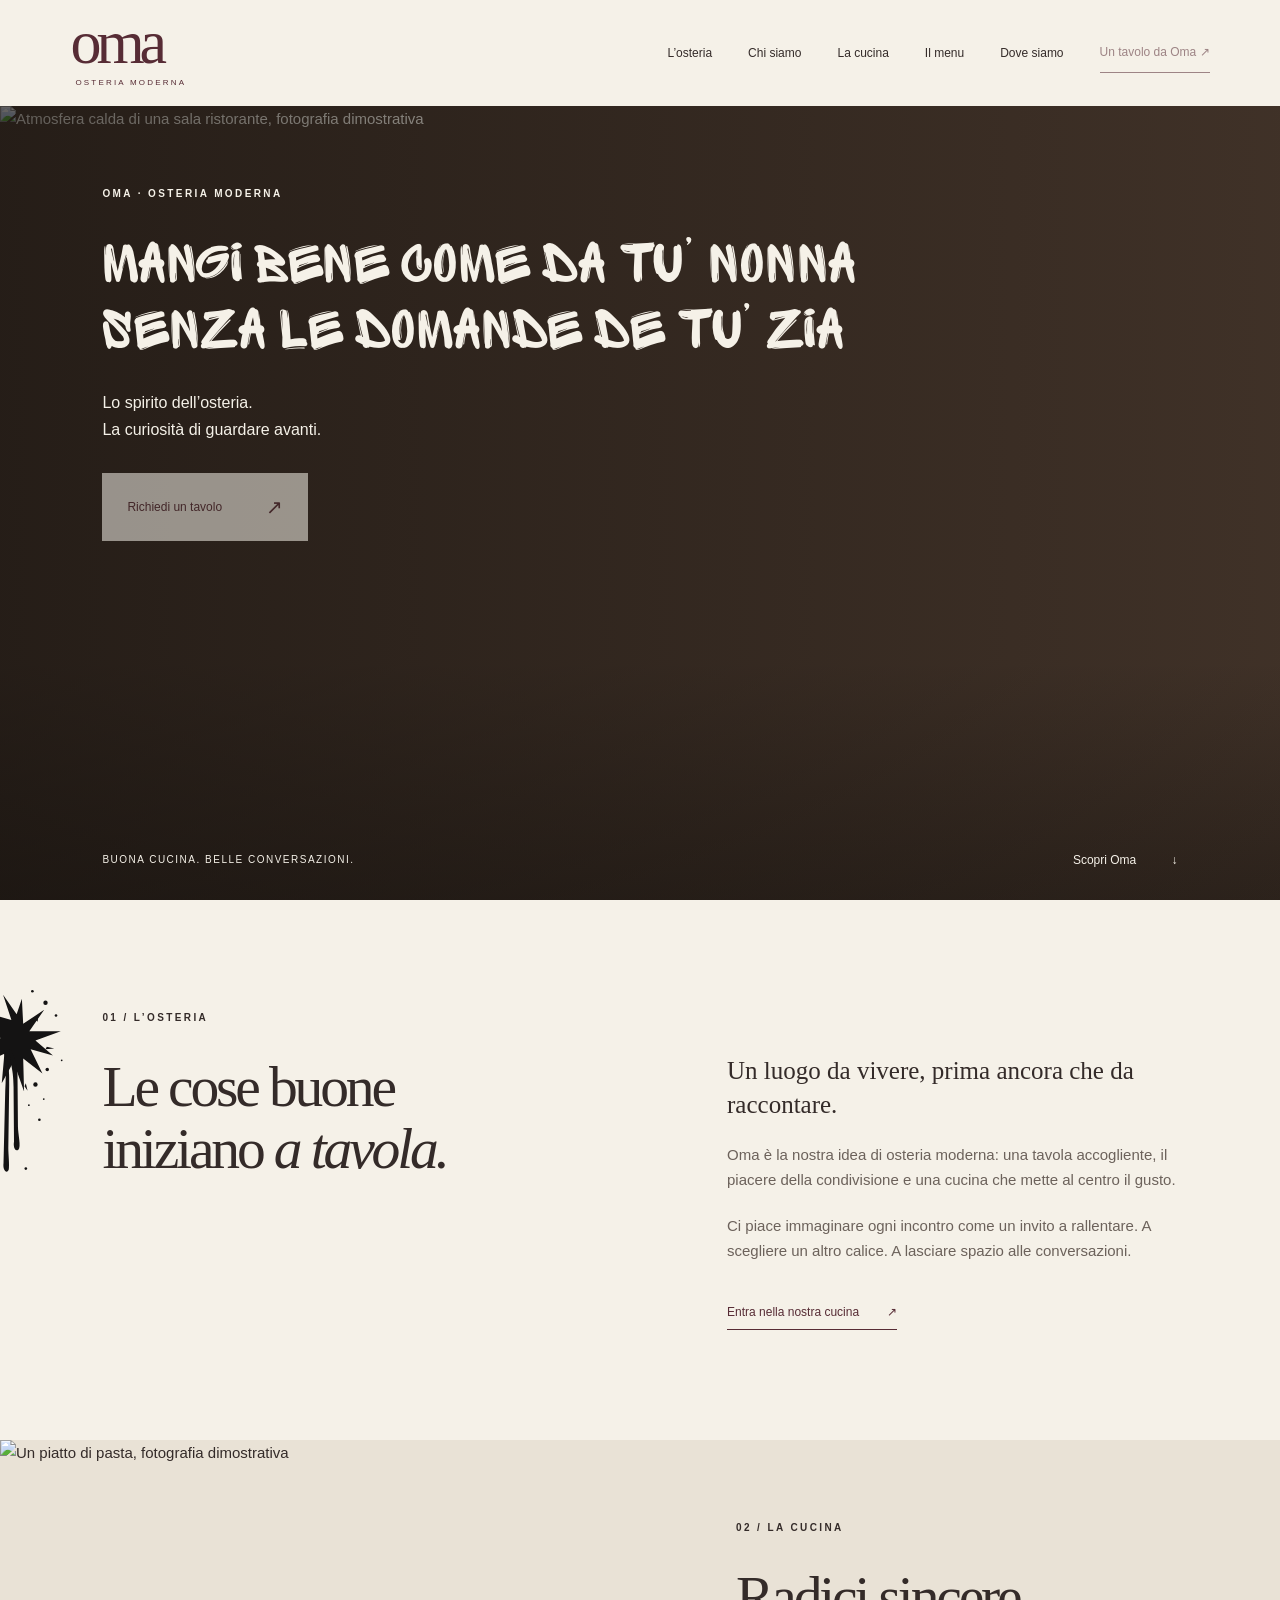
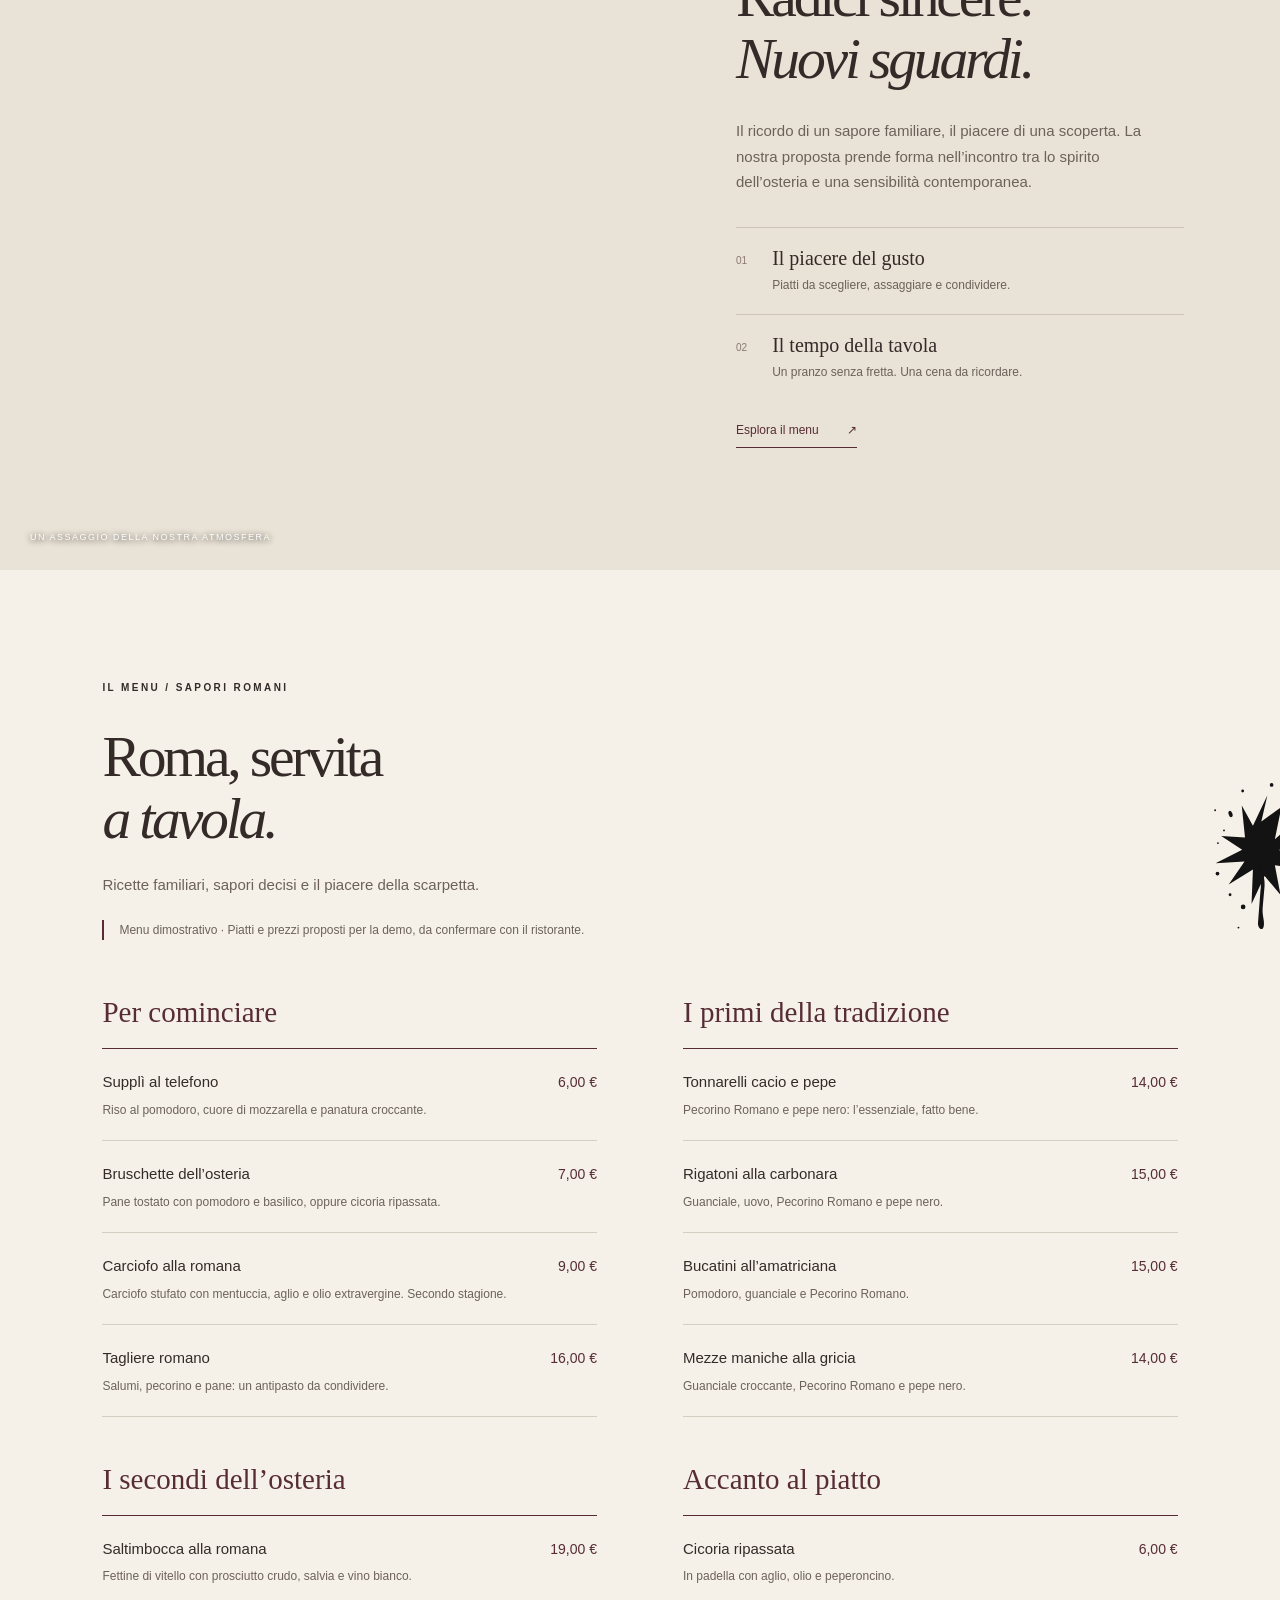
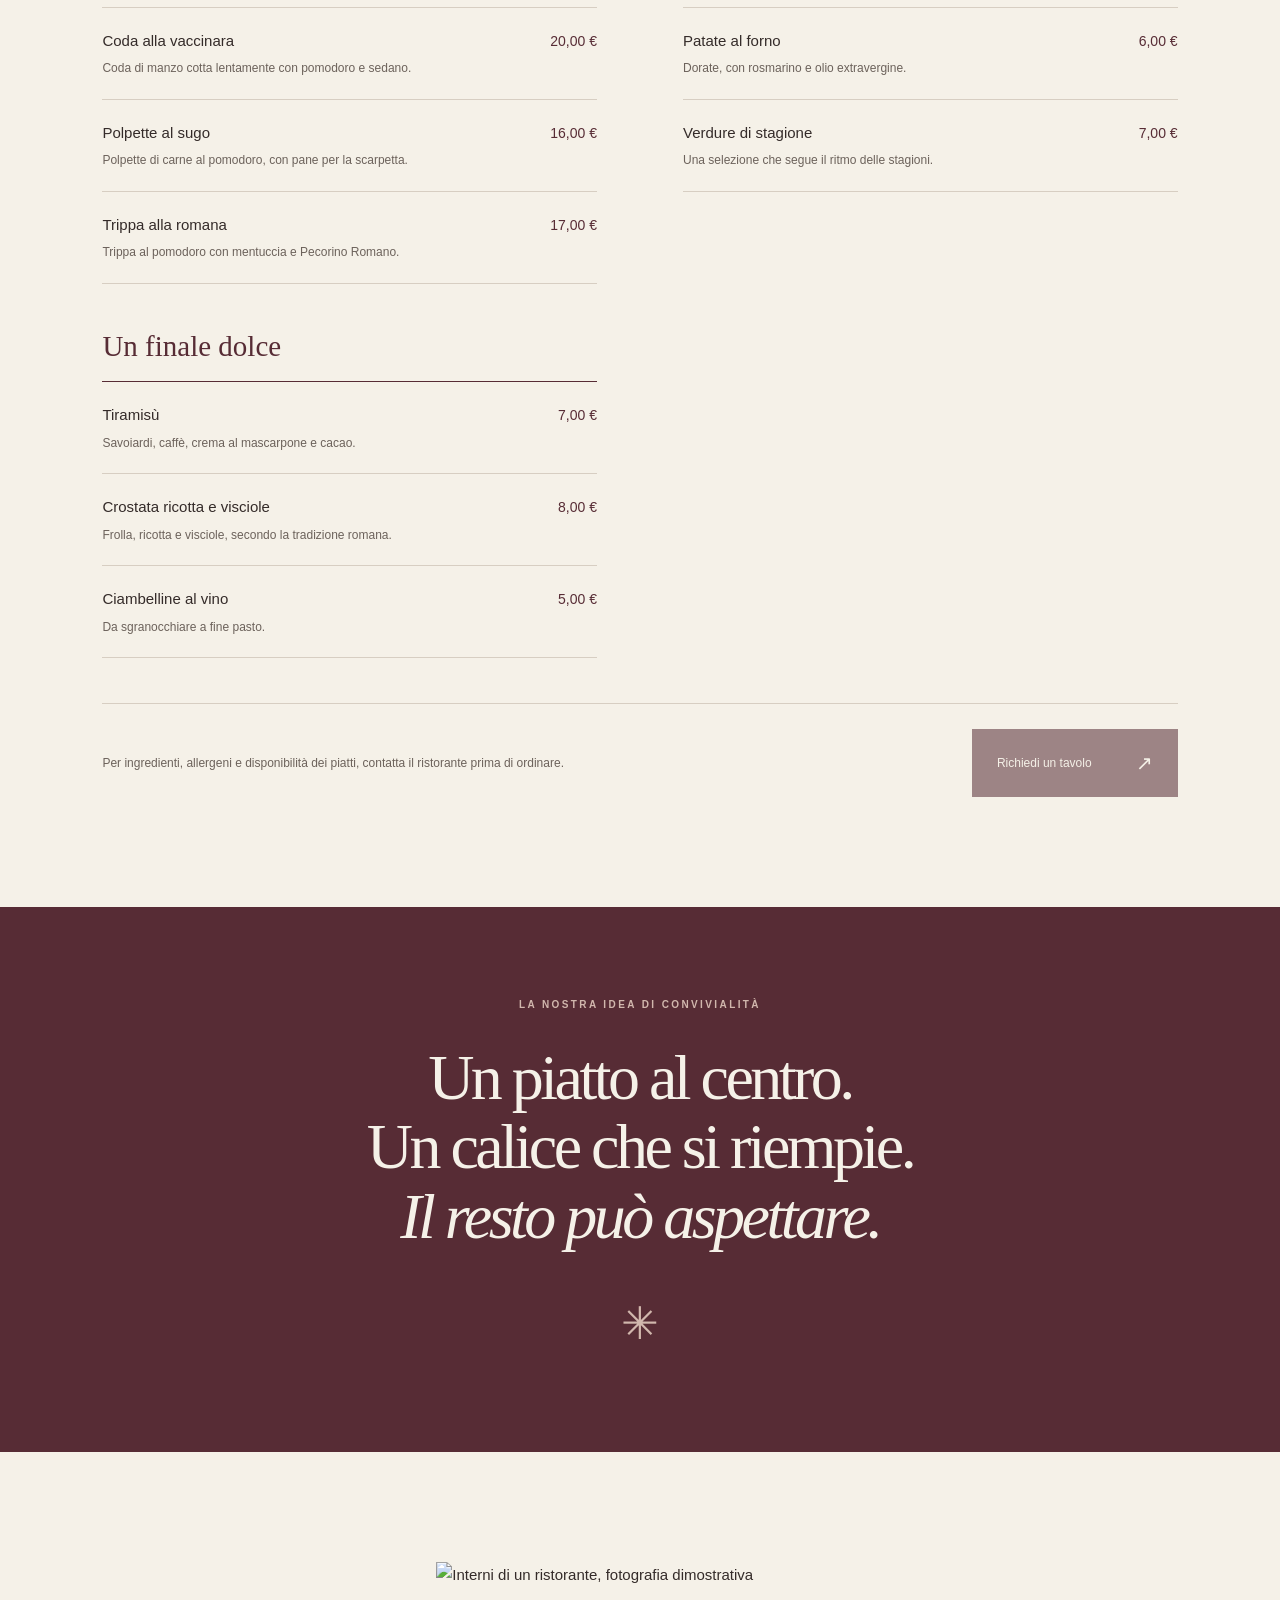
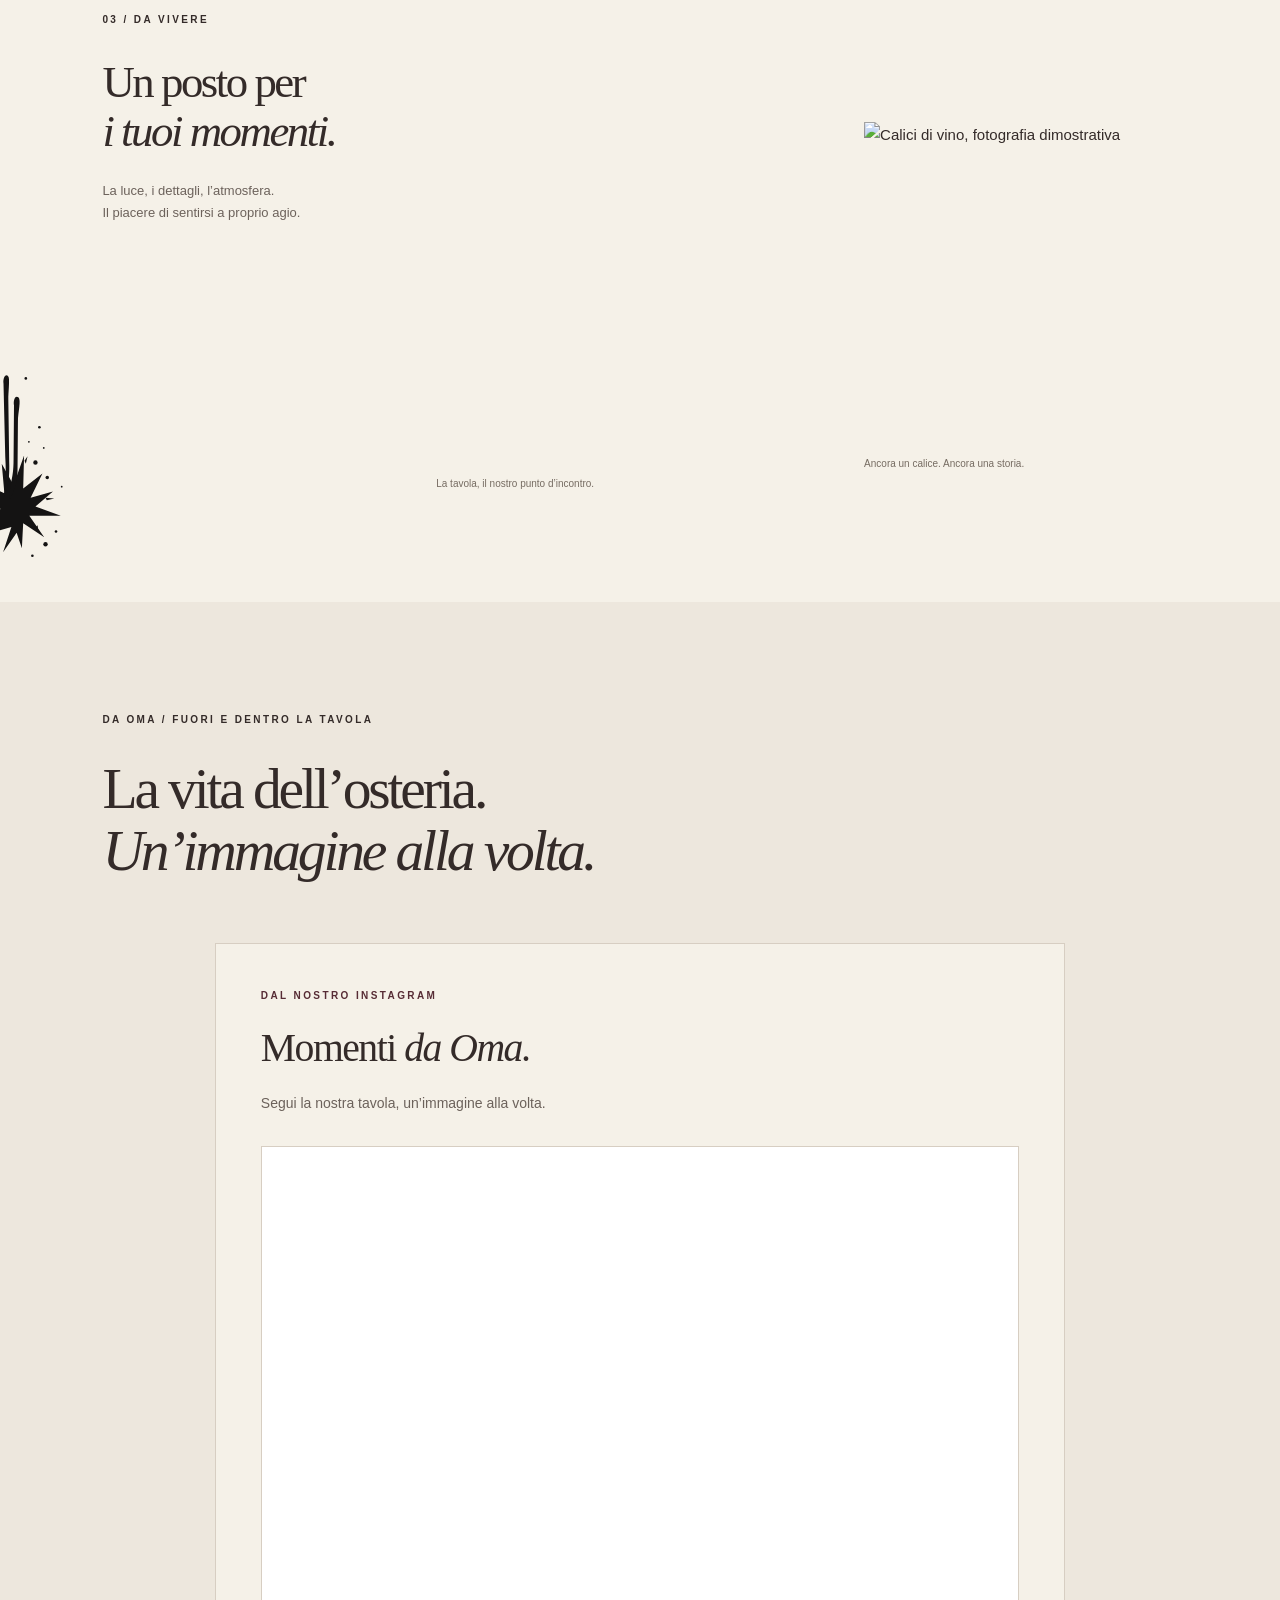
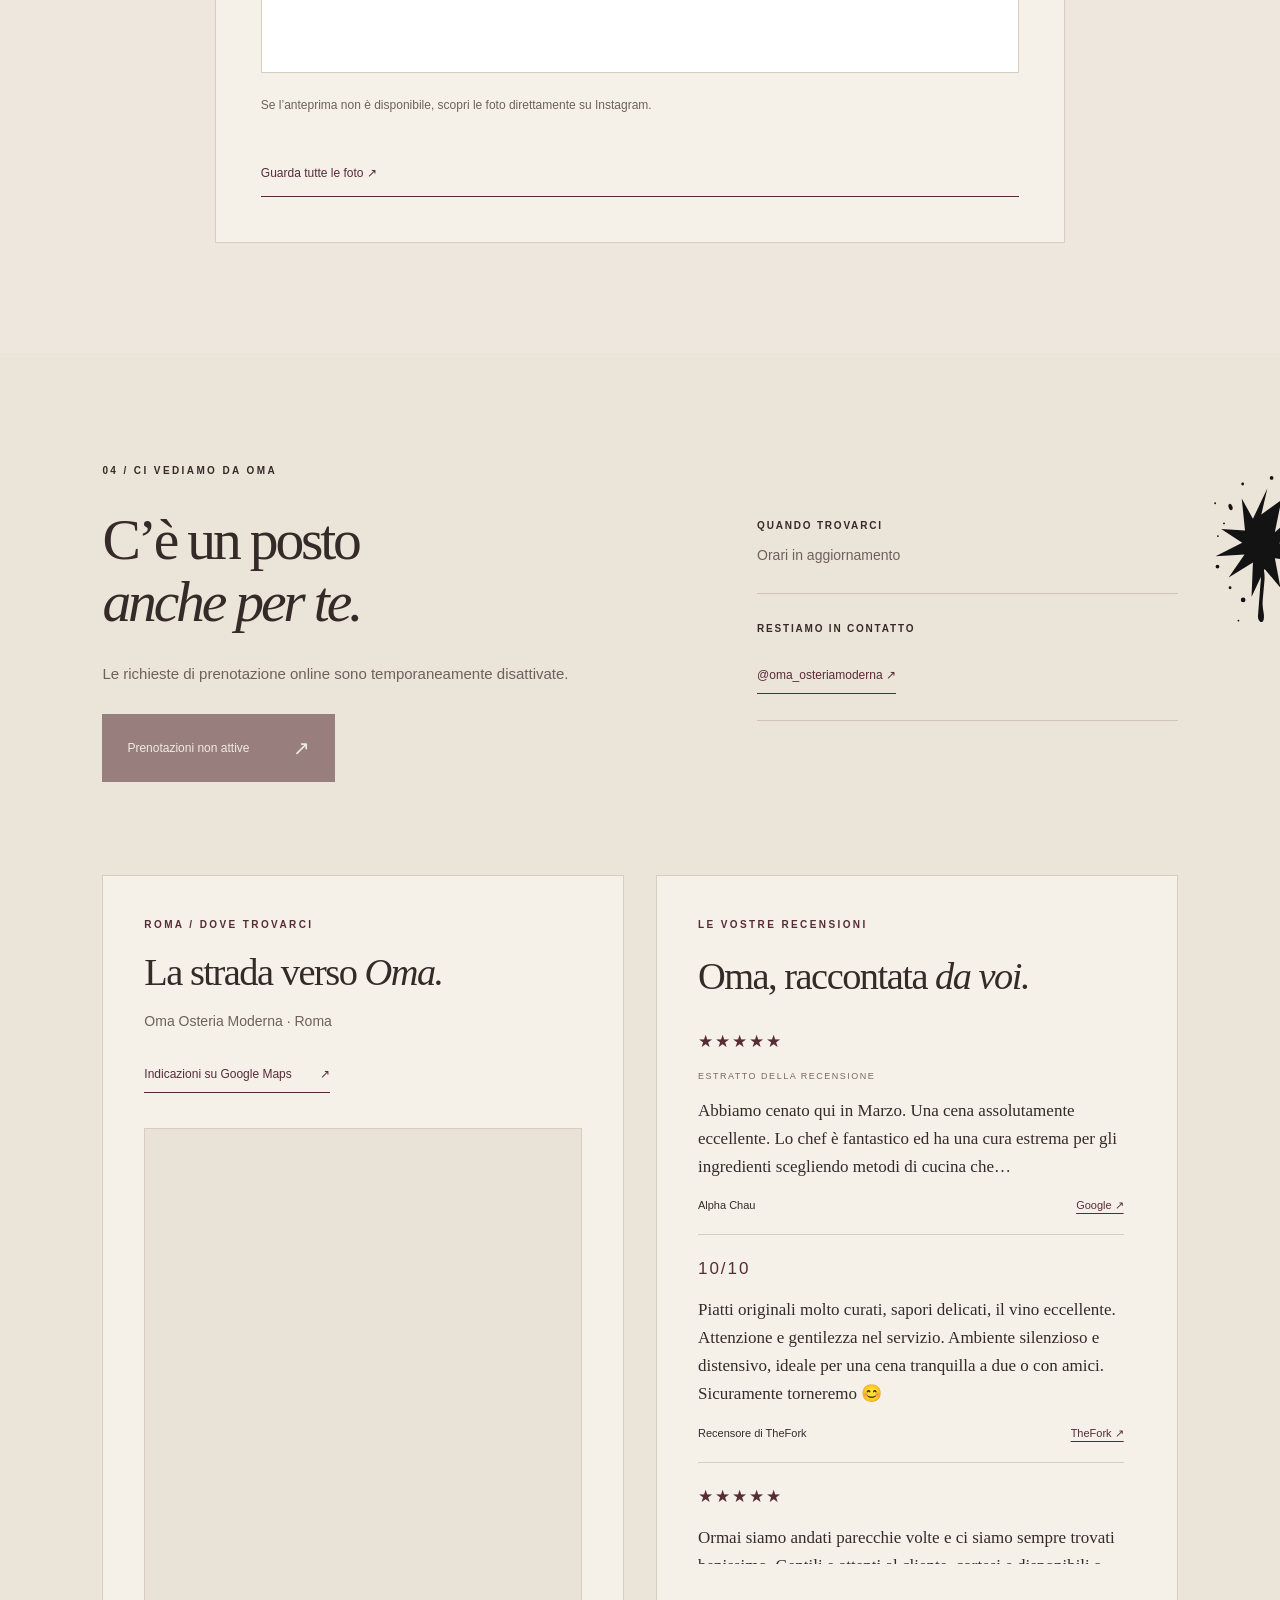
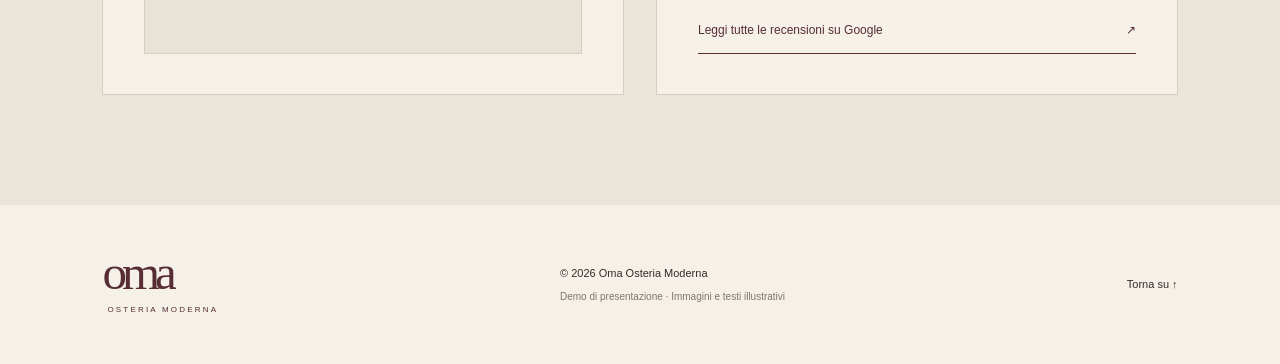
==== commit a888a8a0: "Promote approved light graffiti design to main site" ====
--- a/index.html
+++ b/index.html
@@ -6,6 +6,7 @@
   <meta name="theme-color" content="#572c35"><title>Oma — Osteria Moderna</title>
   <link rel="icon" href="assets/favicon.svg" type="image/svg+xml">
   <link rel="preload" href="assets/fonts/sprite-graffiti.woff" as="font" type="font/woff" crossorigin><link rel="stylesheet" href="assets/style.css?v=booking-off-1"><script src="assets/main.js?v=booking-off-1" defer></script>
+<link rel="stylesheet" href="assets/graffiti.css?v=live-1">
 </head>
 <body>
 <a class="skip" href="#contenuto">Vai al contenuto</a>
--- a/assets/graffiti.css
+++ b/assets/graffiti.css
@@ -0,0 +1,13 @@
+/* Schizzi ai margini: decorativi e senza interferenze con i contenuti. */
+
+
+
+.intro,.roman-menu,.gallery,.contact,.about-hero,.about-story{position:relative;isolation:isolate}
+.intro::before,.roman-menu::after,.gallery::before,.contact::after,.about-hero::before,.about-story::after{content:"";position:absolute;pointer-events:none;user-select:none;width:clamp(18px,5.5vw,90px);background-repeat:no-repeat;background-size:100% 100%;z-index:-1}
+.intro::before{left:0;top:30px;height:310px;background-image:url('graffiti/splash.svg')}
+.roman-menu::after{right:0;top:150px;height:280px;background-image:url('graffiti/spray.svg')}
+.gallery::before{left:0;bottom:15px;height:250px;background-image:url('graffiti/splash.svg');transform:scaleY(-1)}
+.contact::after{right:0;top:35px;height:330px;background-image:url('graffiti/spray.svg')}
+.about-hero::before{left:0;top:100px;height:320px;background-image:url('graffiti/splash.svg')}
+.about-story::after{right:0;bottom:35px;height:270px;background-image:url('graffiti/spray.svg')}
+@media(max-width:720px){.intro::before,.roman-menu::after,.gallery::before,.contact::after,.about-hero::before,.about-story::after{width:5vw;height:190px}.roman-menu::after{top:160px}.intro::before{top:75px}}
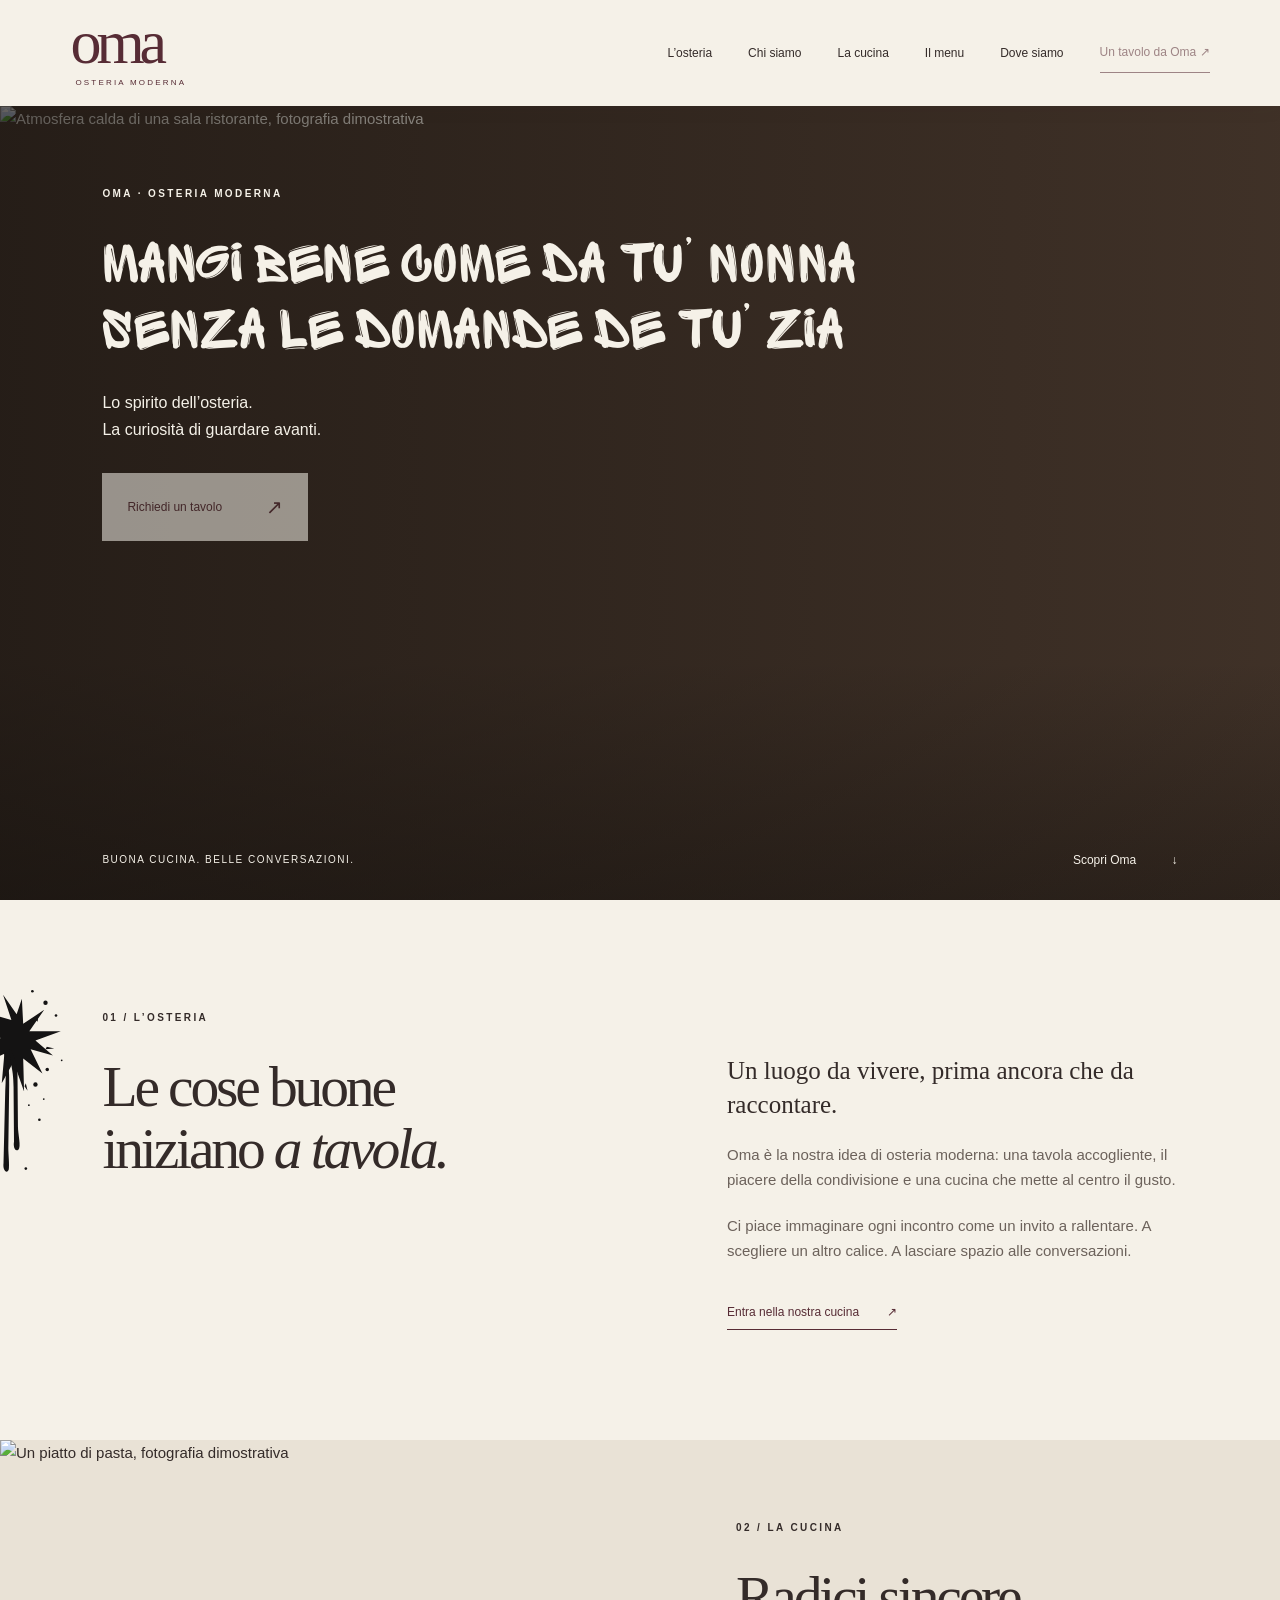
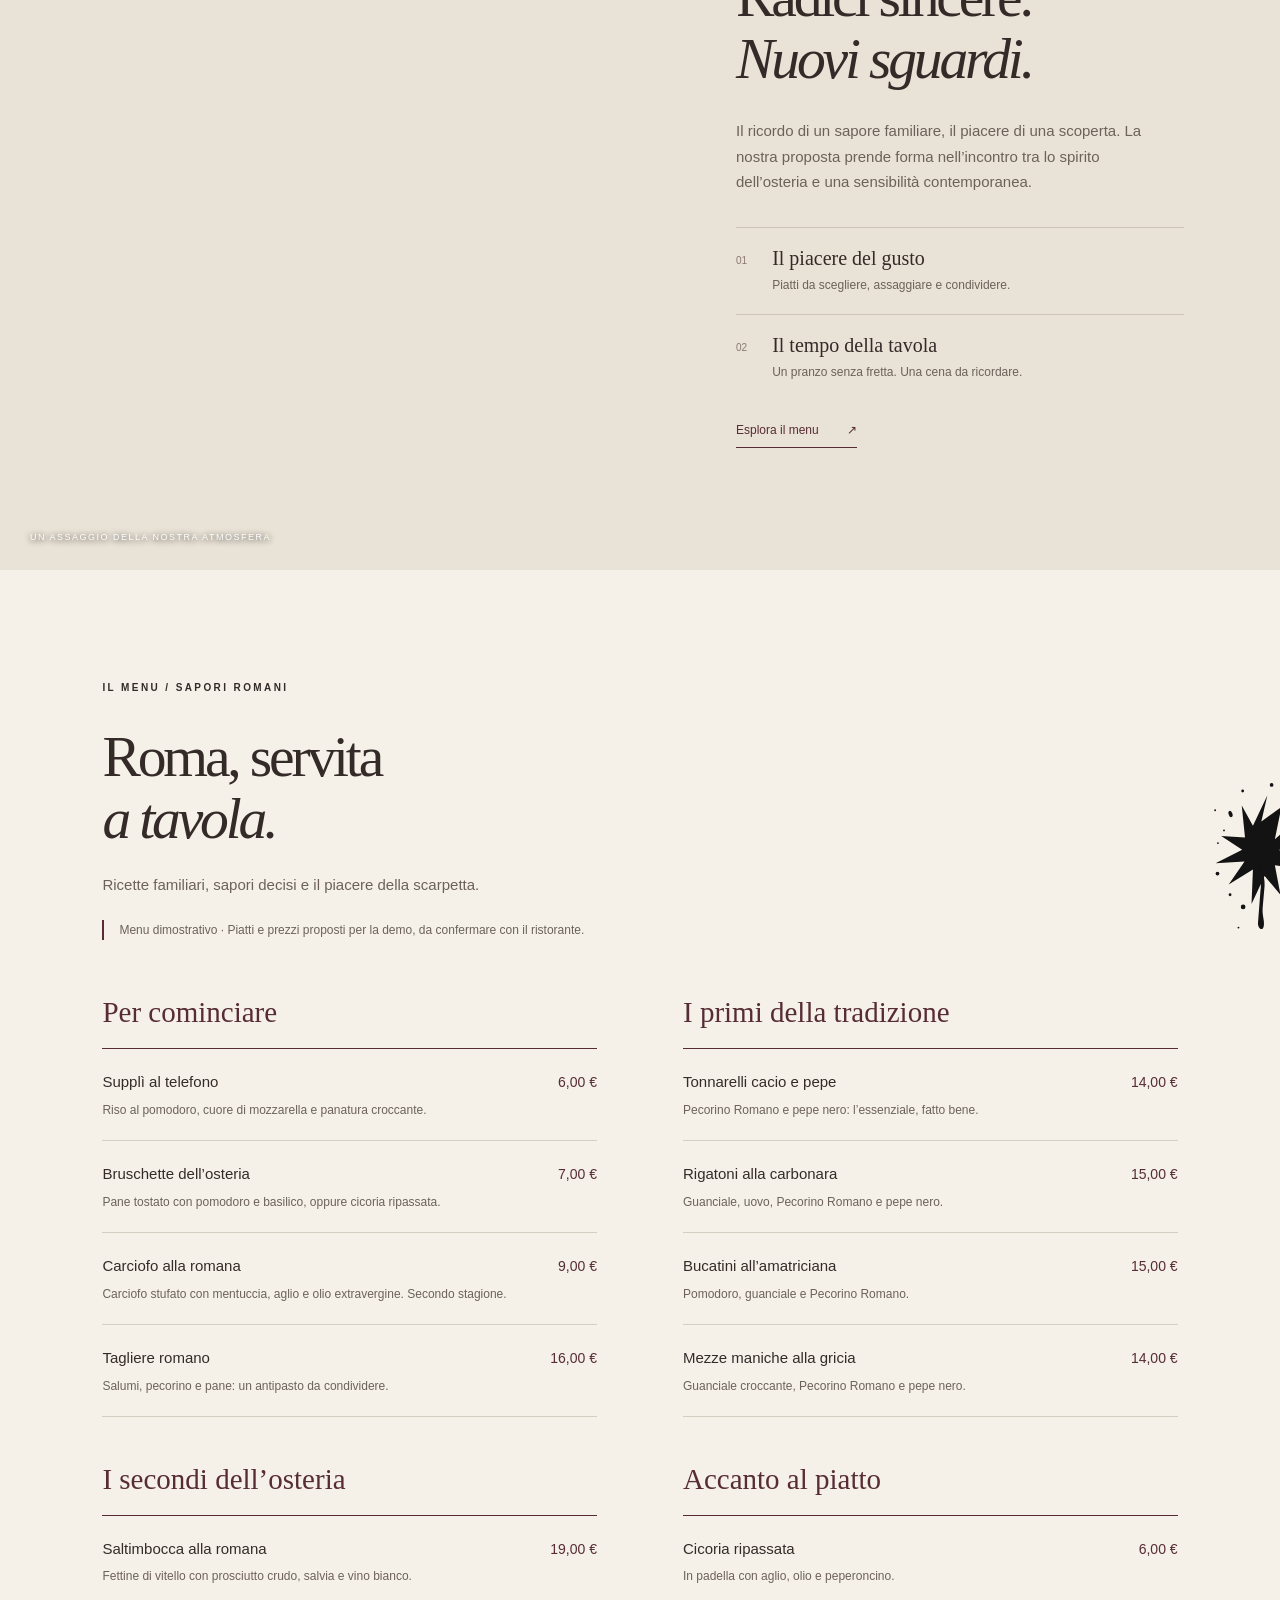
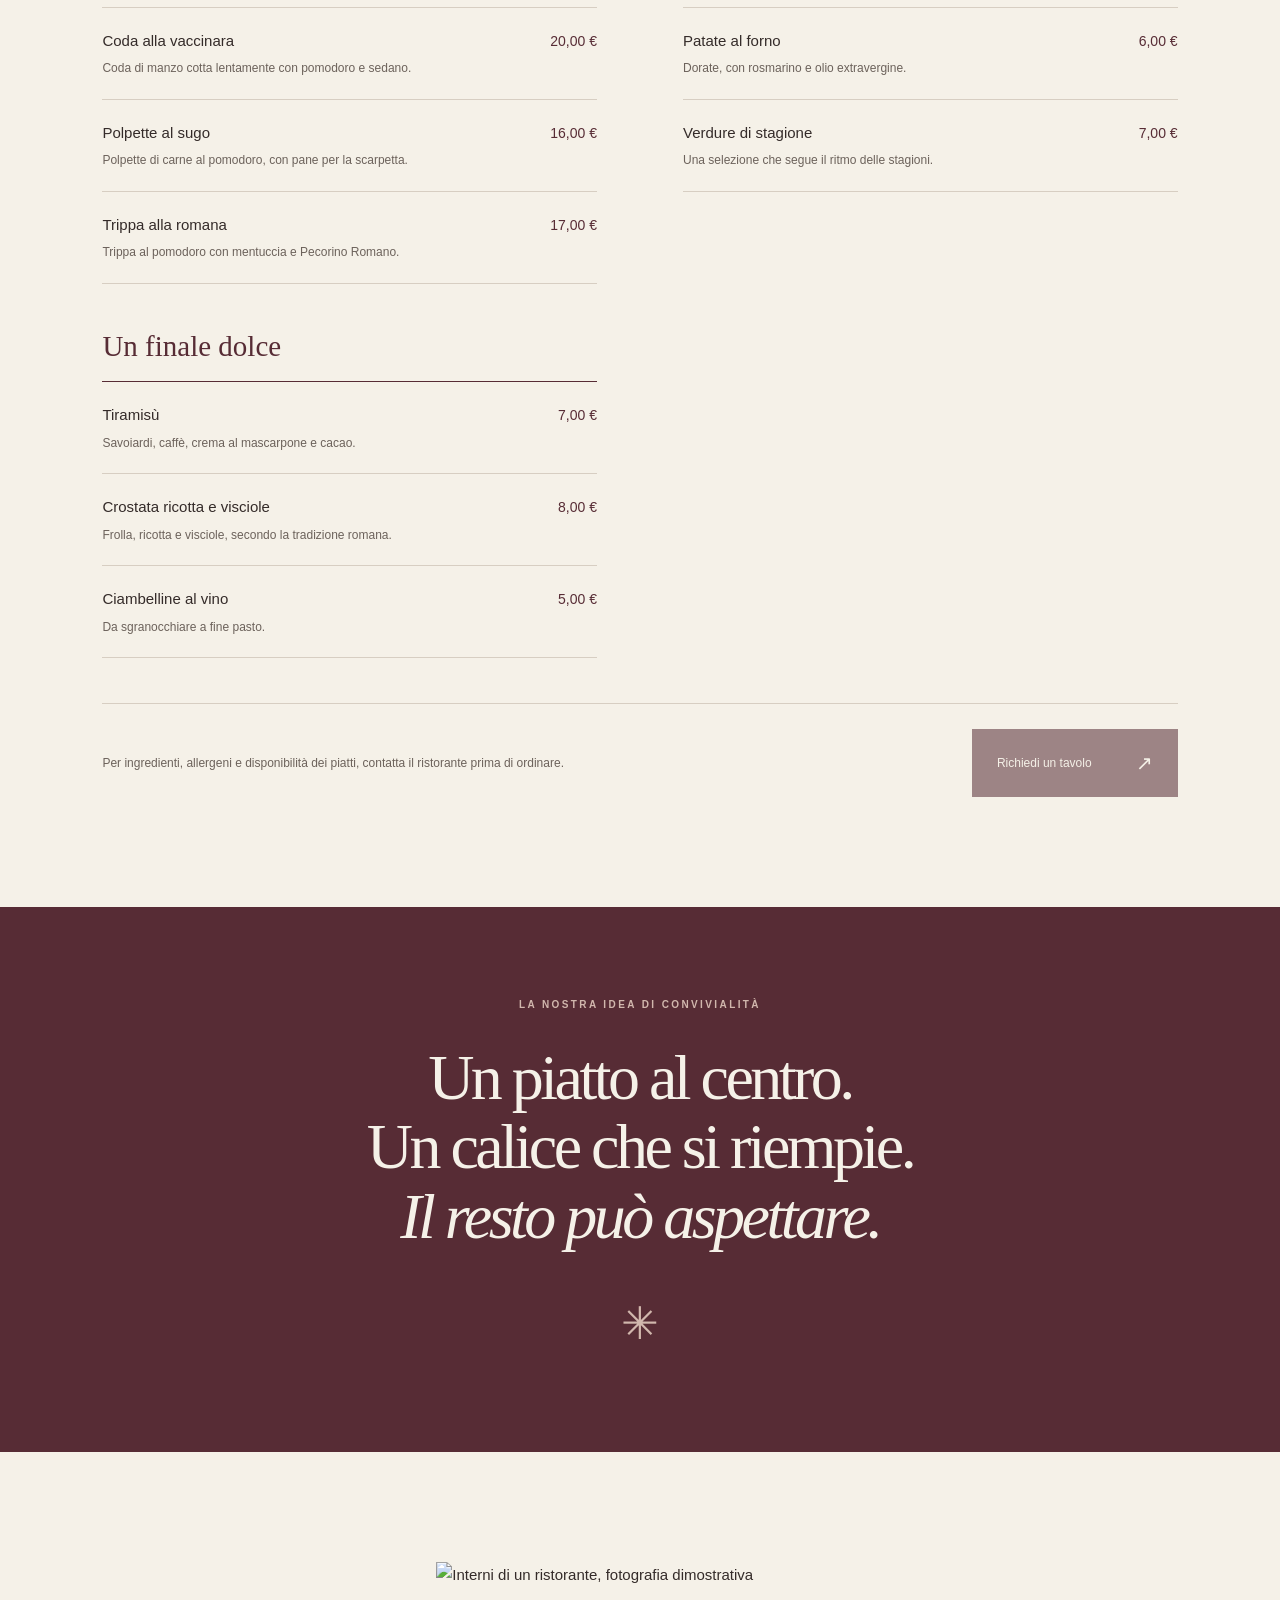
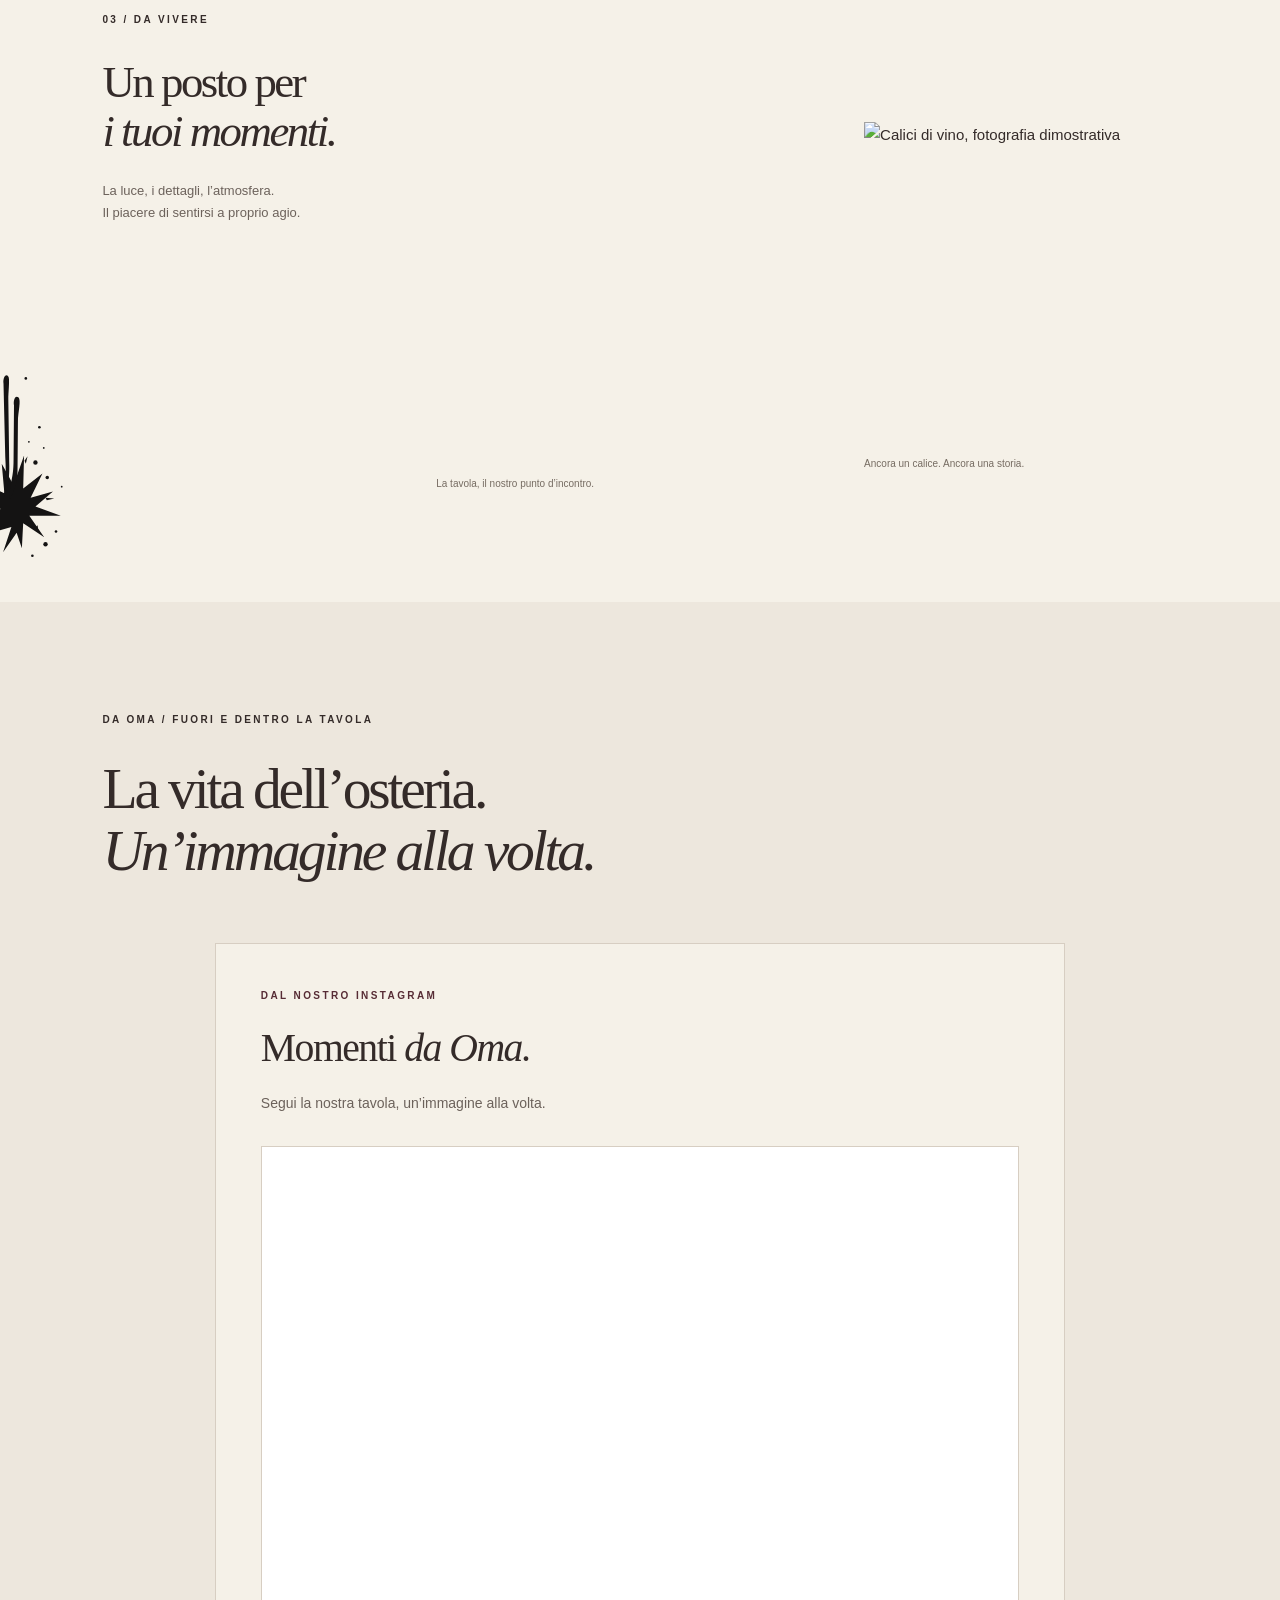
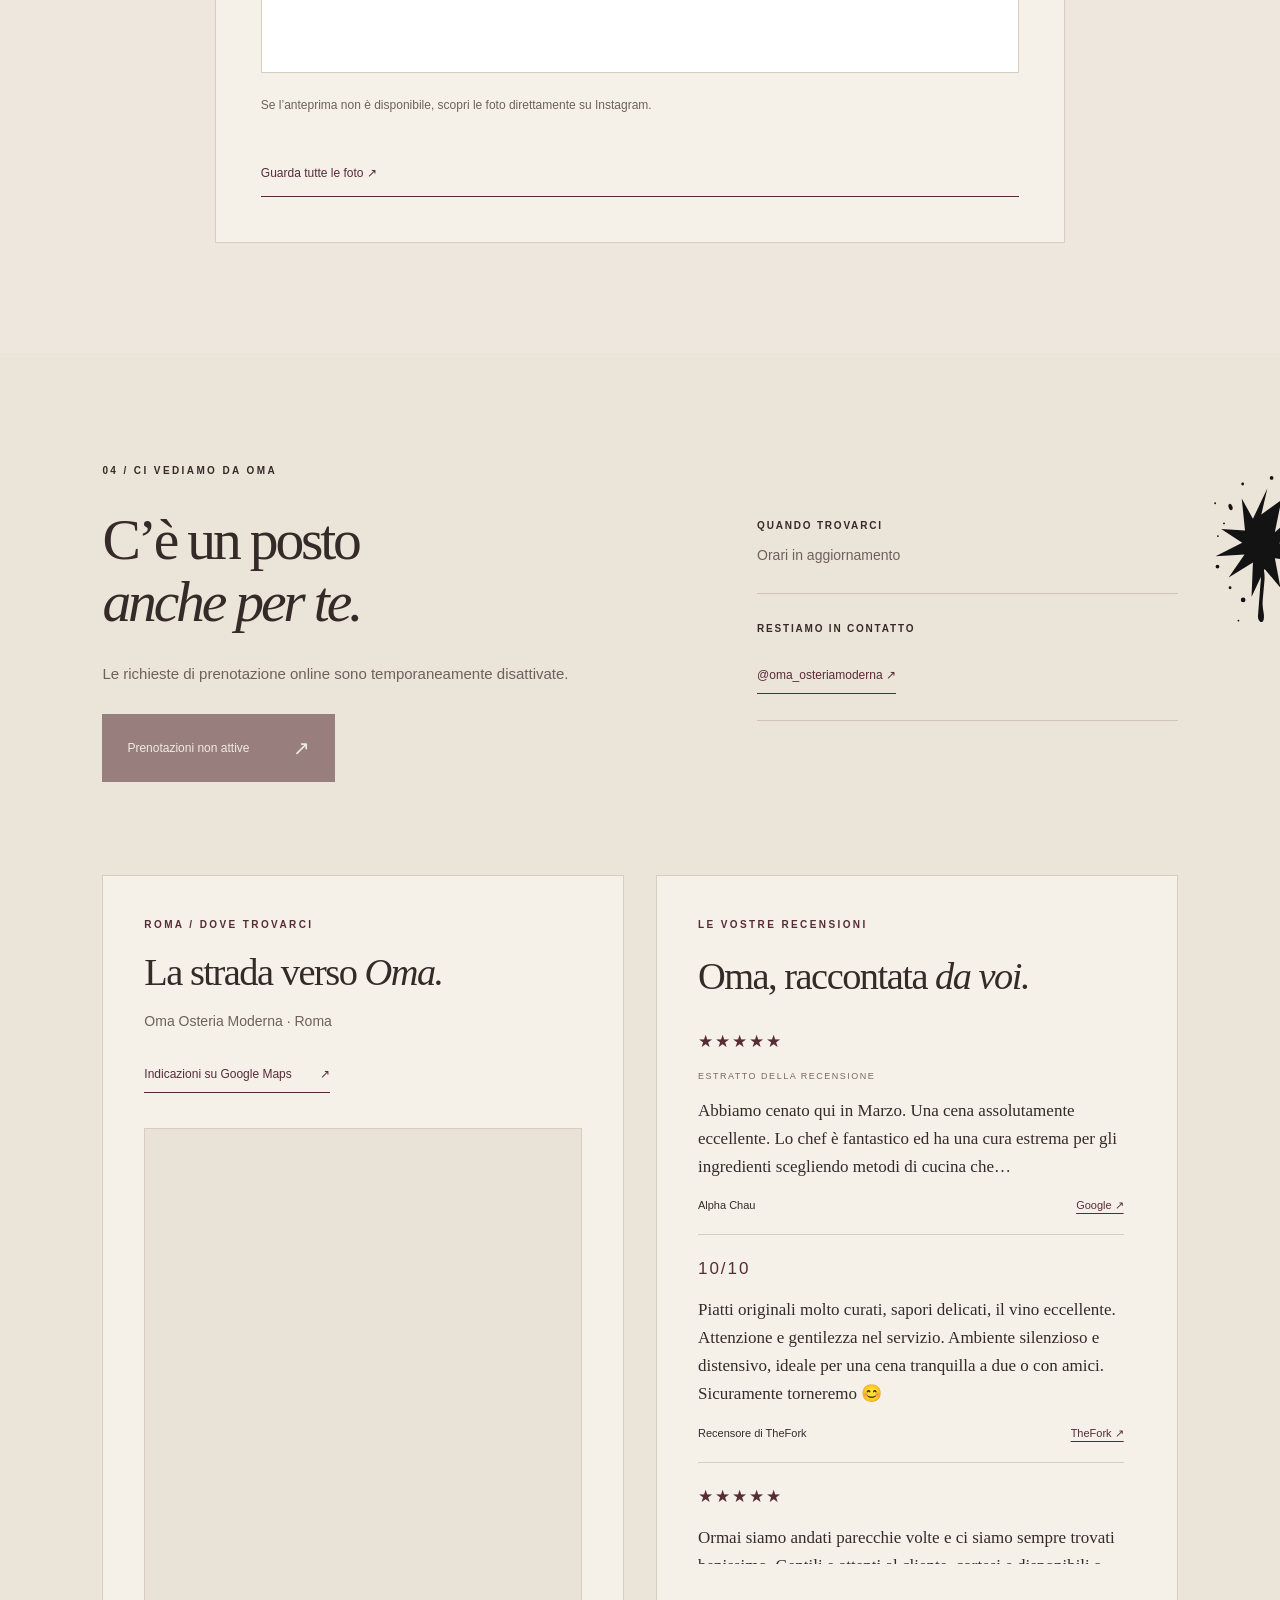
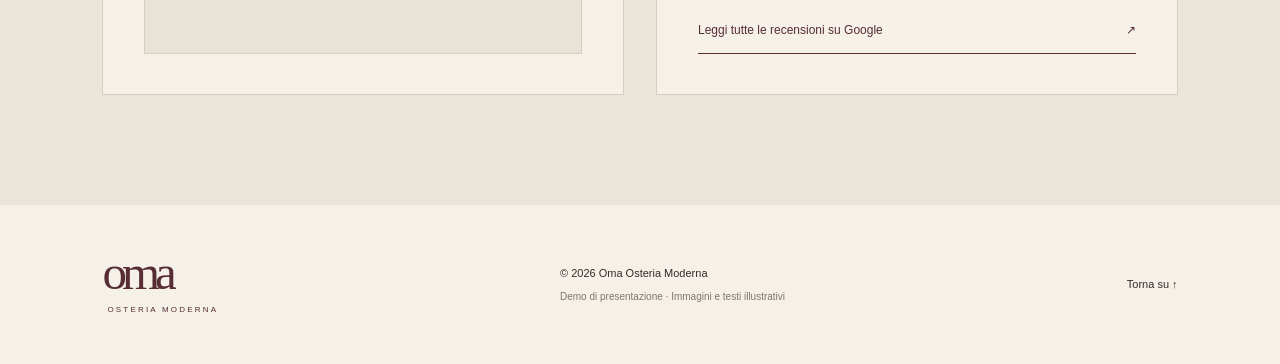
==== commit 9f792422: "Keep navigation visible while scrolling on desktop and mobile" ====
--- a/index.html
+++ b/index.html
@@ -5,7 +5,7 @@
   <meta name="description" content="Oma Osteria Moderna — una nuova idea di convivialità. Scopri l’osteria e richiedi il tuo tavolo su WhatsApp.">
   <meta name="theme-color" content="#572c35"><title>Oma — Osteria Moderna</title>
   <link rel="icon" href="assets/favicon.svg" type="image/svg+xml">
-  <link rel="preload" href="assets/fonts/sprite-graffiti.woff" as="font" type="font/woff" crossorigin><link rel="stylesheet" href="assets/style.css?v=booking-off-1"><script src="assets/main.js?v=booking-off-1" defer></script>
+  <link rel="preload" href="assets/fonts/sprite-graffiti.woff" as="font" type="font/woff" crossorigin><link rel="stylesheet" href="assets/style.css?v=sticky-header-1"><script src="assets/main.js?v=booking-off-1" defer></script>
 <link rel="stylesheet" href="assets/graffiti.css?v=live-1">
 </head>
 <body>
--- a/assets/style.css
+++ b/assets/style.css
@@ -122,3 +122,6 @@
 .hero-content h1,.hero-content h1 em{font-family:'Sprite Graffiti',Georgia,serif;font-style:normal;font-weight:400;letter-spacing:.01em}
 
 .button:disabled,.nav-contact:disabled{cursor:not-allowed;opacity:.55}.button:disabled{border:0;font-family:inherit}.header nav button.nav-contact{background:transparent;border:0;border-bottom:1px solid var(--wine);font:inherit;padding:9px 0}.button.light:disabled:hover{background:var(--paper)}.button.dark:disabled:hover{background:var(--wine)}
+
+/* Navigazione sempre visibile durante lo scorrimento. */
+.header{position:sticky;top:0;z-index:50;box-shadow:0 3px 18px rgba(52,43,41,.06)}.skip{z-index:100}html{scroll-padding-top:122px}@media(max-width:720px){html{scroll-padding-top:102px}.header nav{max-height:calc(100dvh - 86px);overflow-y:auto}}
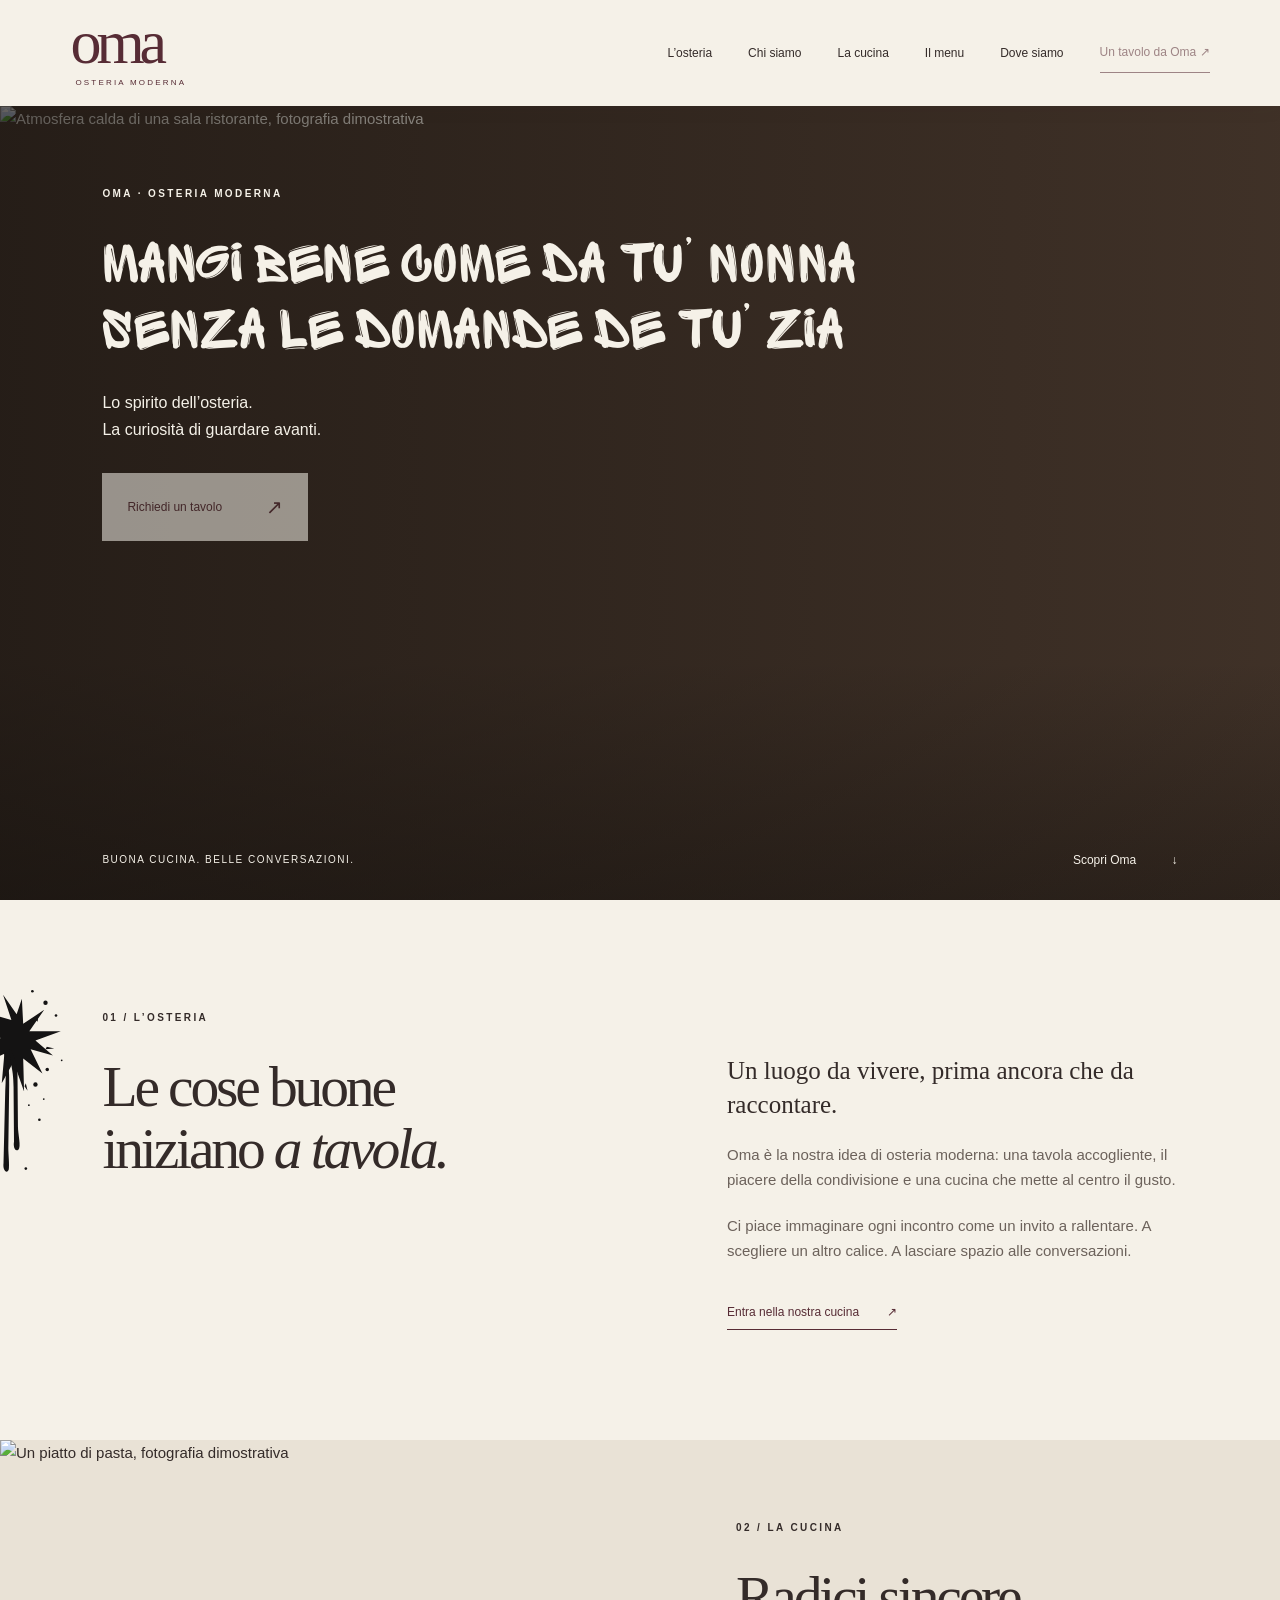
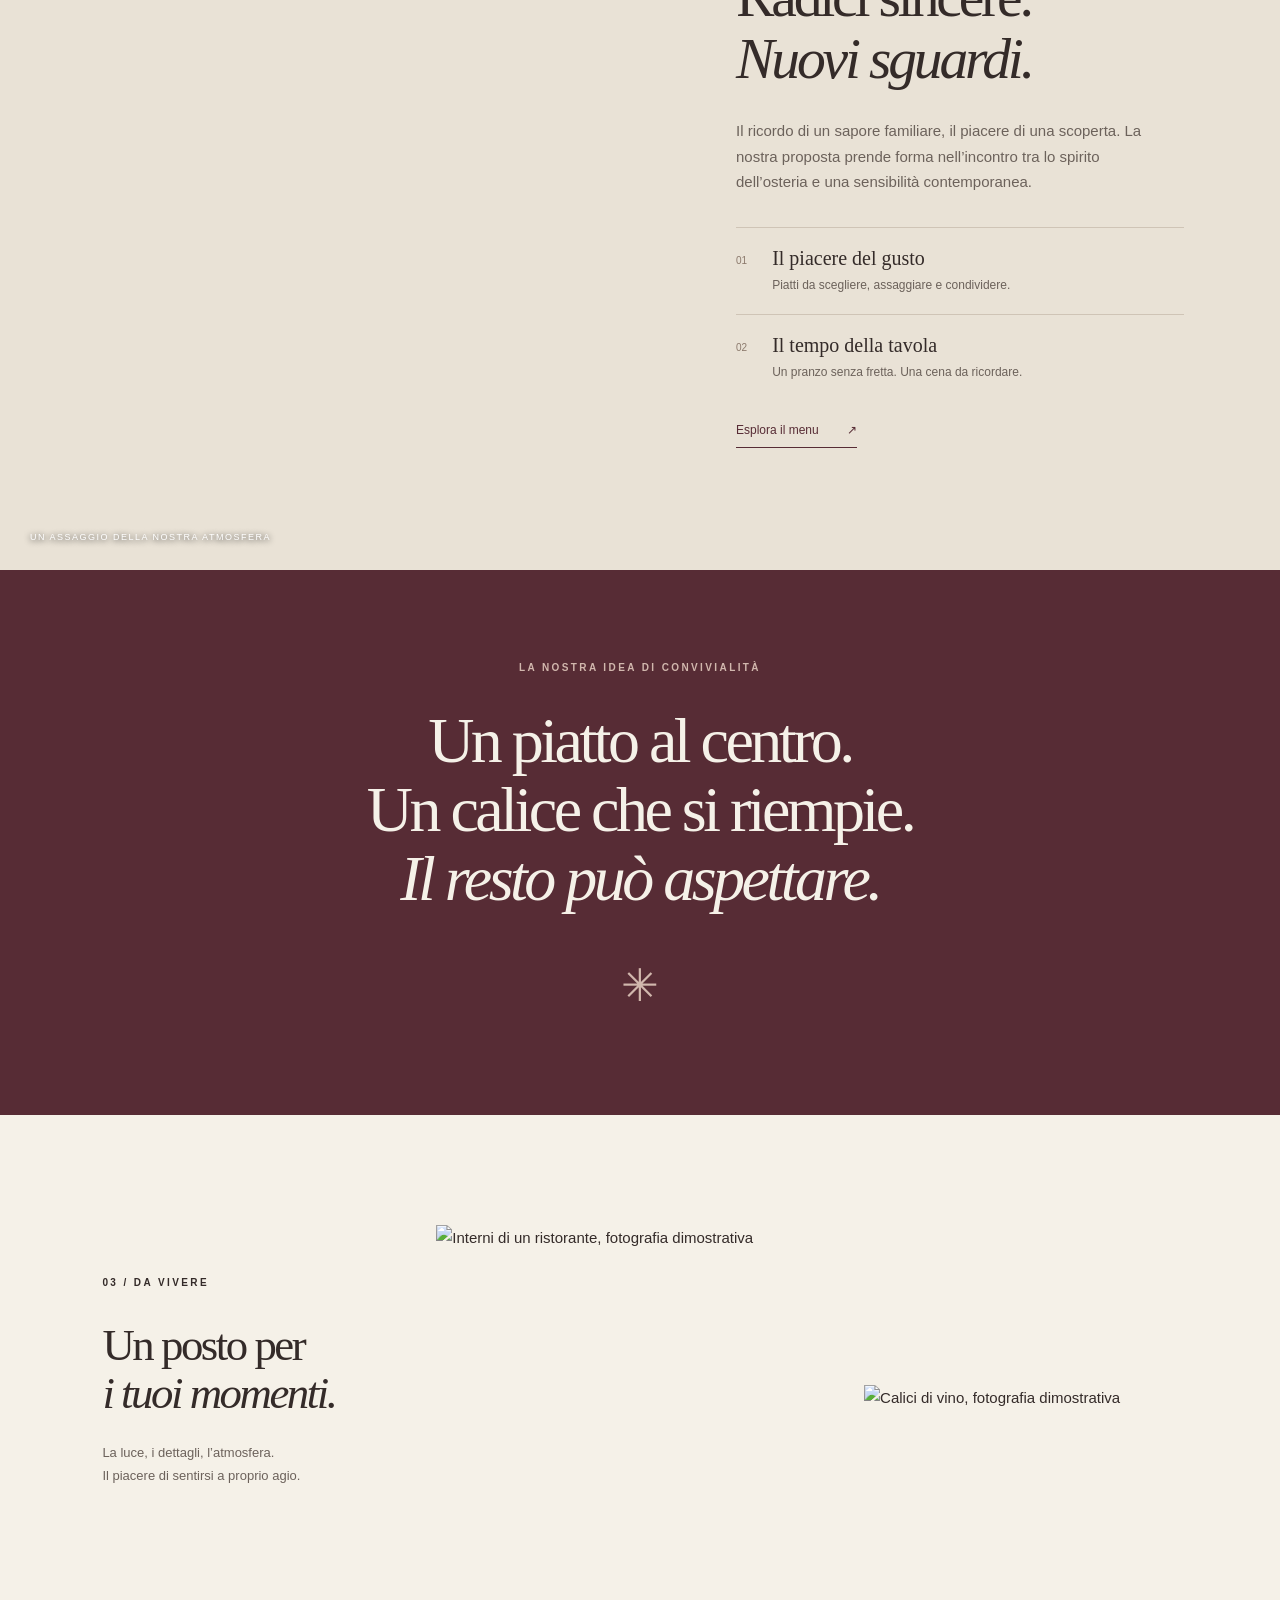
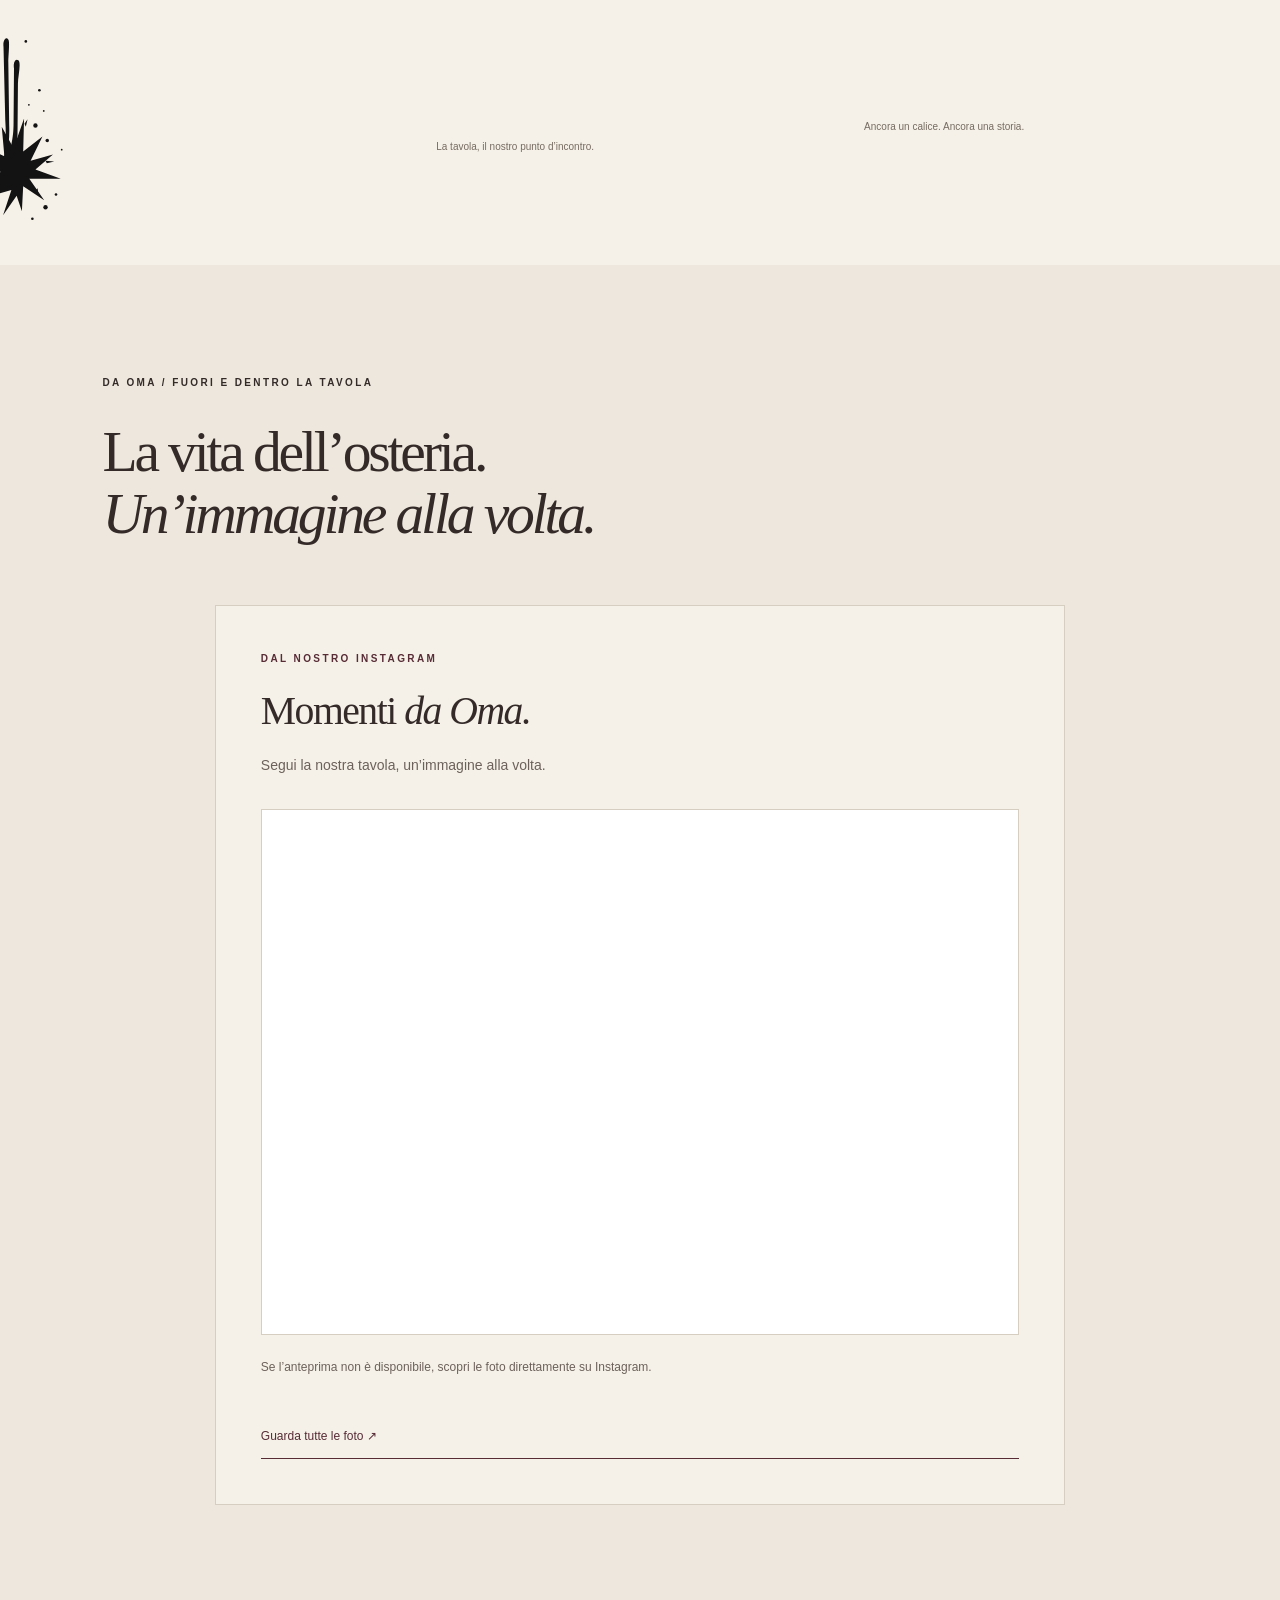
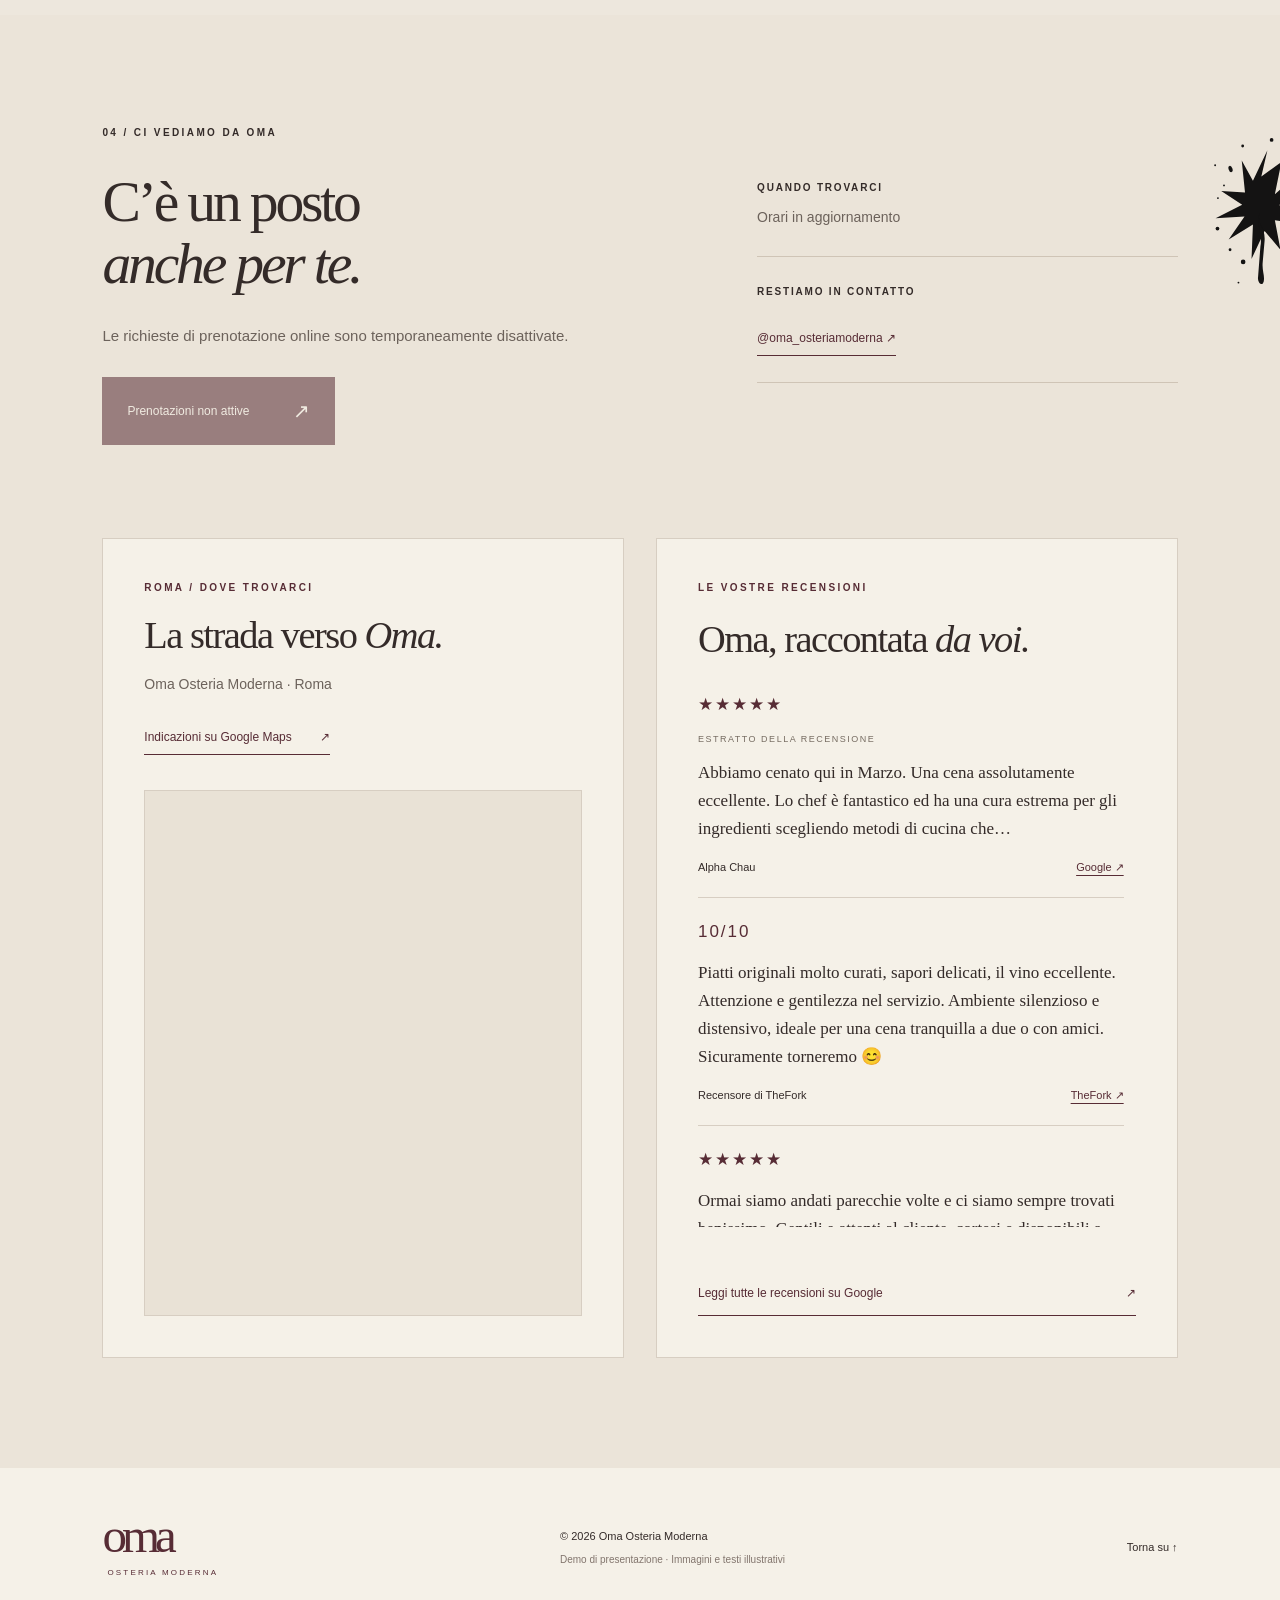
==== commit 1fdc661e: "Move restaurant menu to dedicated CMS-powered page" ====
--- a/index.html
+++ b/index.html
@@ -5,7 +5,7 @@
   <meta name="description" content="Oma Osteria Moderna — una nuova idea di convivialità. Scopri l’osteria e richiedi il tuo tavolo su WhatsApp.">
   <meta name="theme-color" content="#572c35"><title>Oma — Osteria Moderna</title>
   <link rel="icon" href="assets/favicon.svg" type="image/svg+xml">
-  <link rel="preload" href="assets/fonts/sprite-graffiti.woff" as="font" type="font/woff" crossorigin><link rel="stylesheet" href="assets/style.css?v=sticky-header-1"><script src="assets/main.js?v=booking-off-1" defer></script>
+  <link rel="preload" href="assets/fonts/sprite-graffiti.woff" as="font" type="font/woff" crossorigin><link rel="stylesheet" href="assets/style.css?v=sticky-header-1"><script src="assets/main.js?v=menu-page-1" defer></script>
 <link rel="stylesheet" href="assets/graffiti.css?v=live-1">
 </head>
 <body>
@@ -13,7 +13,7 @@
 <header class="header">
   <a href="#" class="brand" aria-label="Oma Osteria Moderna, homepage">oma<span>OSTERIA MODERNA</span></a>
   <button class="nav-toggle" aria-label="Apri menu" aria-expanded="false" aria-controls="navigation"><span></span><span></span></button>
-  <nav id="navigation" aria-label="Navigazione principale"><a href="#filosofia">L’osteria</a><a href="chi-siamo.html">Chi siamo</a><a href="#cucina">La cucina</a><a href="#menu">Il menu</a><a href="#contatti">Dove siamo</a><button type="button" class="nav-contact" disabled title="Prenotazioni temporaneamente non attive">Un tavolo da Oma ↗</button></nav>
+  <nav id="navigation" aria-label="Navigazione principale"><a href="#filosofia">L’osteria</a><a href="chi-siamo.html">Chi siamo</a><a href="#cucina">La cucina</a><a href="menu.html">Il menu</a><a href="#contatti">Dove siamo</a><button type="button" class="nav-contact" disabled title="Prenotazioni temporaneamente non attive">Un tavolo da Oma ↗</button></nav>
 </header>
 <main id="contenuto">
 <section class="hero" aria-labelledby="hero-title">
@@ -23,37 +23,7 @@
   <div class="hero-bottom"><span>BUONA CUCINA. BELLE CONVERSAZIONI.</span><a href="#filosofia">Scopri Oma <span>↓</span></a></div>
 </section>
 <section class="intro section" id="filosofia"><div><p class="eyebrow">01 / L’OSTERIA</p><h2>Le cose buone<br>iniziano <em>a tavola.</em></h2></div><div class="intro-copy"><p class="lead" id="intro-lead">Un luogo da vivere, prima ancora che da raccontare.</p><p id="intro-text">Oma è la nostra idea di osteria moderna: una tavola accogliente, il piacere della condivisione e una cucina che mette al centro il gusto.</p><p id="intro-extra">Ci piace immaginare ogni incontro come un invito a rallentare. A scegliere un altro calice. A lasciare spazio alle conversazioni.</p><a class="text-link" href="#cucina">Entra nella nostra cucina <span>↗</span></a></div></section>
-<section class="food-section" id="cucina"><div class="food-photo"><img src="https://images.unsplash.com/photo-1551183053-bf91a1d81141?auto=format&fit=crop&w=1200&q=85" loading="lazy" alt="Un piatto di pasta, fotografia dimostrativa"><span class="photo-note">UN ASSAGGIO DELLA NOSTRA ATMOSFERA</span></div><div class="food-copy"><p class="eyebrow">02 / LA CUCINA</p><h2>Radici sincere.<br><em>Nuovi sguardi.</em></h2><p>Il ricordo di un sapore familiare, il piacere di una scoperta. La nostra proposta prende forma nell’incontro tra lo spirito dell’osteria e una sensibilità contemporanea.</p><div class="food-detail"><span>01</span><div><h3>Il piacere del gusto</h3><p>Piatti da scegliere, assaggiare e condividere.</p></div></div><div class="food-detail"><span>02</span><div><h3>Il tempo della tavola</h3><p>Un pranzo senza fretta. Una cena da ricordare.</p></div></div><a class="text-link" id="menu-link" href="#menu">Esplora il menu <span>↗</span></a></div></section>
-<section class="roman-menu section" id="menu" aria-labelledby="menu-title"><div class="menu-heading"><p class="eyebrow">IL MENU / SAPORI ROMANI</p><h2 id="menu-title">Roma, servita<br><em>a tavola.</em></h2><p>Ricette familiari, sapori decisi e il piacere della scarpetta.</p><p class="menu-demo" id="menu-note">Menu dimostrativo · Piatti e prezzi proposti per la demo, da confermare con il ristorante.</p></div><p id="menu-status" role="status" hidden></p><div class="menu-grid" id="menu-grid">
-<div class="menu-category"><h3>Per cominciare</h3><ul>
-<li><div class="dish-heading"><h4>Supplì al telefono</h4><span class="dish-price">€ 6</span></div><p>Riso al pomodoro, cuore di mozzarella e panatura croccante.</p></li>
-<li><div class="dish-heading"><h4>Bruschette dell’osteria</h4><span class="dish-price">€ 7</span></div><p>Pane tostato con pomodoro e basilico, oppure cicoria ripassata.</p></li>
-<li><div class="dish-heading"><h4>Carciofo alla romana</h4><span class="dish-price">€ 9</span></div><p>Carciofo stufato con mentuccia, aglio e olio extravergine. Secondo stagione.</p></li>
-<li><div class="dish-heading"><h4>Tagliere romano</h4><span class="dish-price">€ 16</span></div><p>Salumi, pecorino e pane: un antipasto da condividere.</p></li>
-</ul></div>
-<div class="menu-category"><h3>I primi della tradizione</h3><ul>
-<li><div class="dish-heading"><h4>Tonnarelli cacio e pepe</h4><span class="dish-price">€ 14</span></div><p>Pecorino Romano e pepe nero: l’essenziale, fatto bene.</p></li>
-<li><div class="dish-heading"><h4>Rigatoni alla carbonara</h4><span class="dish-price">€ 15</span></div><p>Guanciale, uovo, Pecorino Romano e pepe nero.</p></li>
-<li><div class="dish-heading"><h4>Bucatini all’amatriciana</h4><span class="dish-price">€ 15</span></div><p>Pomodoro, guanciale e Pecorino Romano.</p></li>
-<li><div class="dish-heading"><h4>Mezze maniche alla gricia</h4><span class="dish-price">€ 14</span></div><p>Guanciale croccante, Pecorino Romano e pepe nero.</p></li>
-</ul></div>
-<div class="menu-category"><h3>I secondi dell’osteria</h3><ul>
-<li><div class="dish-heading"><h4>Saltimbocca alla romana</h4><span class="dish-price">€ 19</span></div><p>Fettine di vitello con prosciutto crudo, salvia e vino bianco.</p></li>
-<li><div class="dish-heading"><h4>Coda alla vaccinara</h4><span class="dish-price">€ 20</span></div><p>Coda di manzo cotta lentamente con pomodoro e sedano.</p></li>
-<li><div class="dish-heading"><h4>Polpette al sugo</h4><span class="dish-price">€ 16</span></div><p>Polpette di carne al pomodoro, con pane per la scarpetta.</p></li>
-<li><div class="dish-heading"><h4>Trippa alla romana</h4><span class="dish-price">€ 17</span></div><p>Trippa al pomodoro con mentuccia e Pecorino Romano.</p></li>
-</ul></div>
-<div class="menu-category"><h3>Accanto al piatto</h3><ul>
-<li><div class="dish-heading"><h4>Cicoria ripassata</h4><span class="dish-price">€ 6</span></div><p>In padella con aglio, olio e peperoncino.</p></li>
-<li><div class="dish-heading"><h4>Patate al forno</h4><span class="dish-price">€ 6</span></div><p>Dorate, con rosmarino e olio extravergine.</p></li>
-<li><div class="dish-heading"><h4>Verdure di stagione</h4><span class="dish-price">€ 7</span></div><p>Una selezione che segue il ritmo delle stagioni.</p></li>
-</ul></div>
-<div class="menu-category"><h3>Un finale dolce</h3><ul>
-<li><div class="dish-heading"><h4>Tiramisù</h4><span class="dish-price">€ 7</span></div><p>Savoiardi, caffè, crema al mascarpone e cacao.</p></li>
-<li><div class="dish-heading"><h4>Crostata ricotta e visciole</h4><span class="dish-price">€ 8</span></div><p>Frolla, ricotta e visciole, secondo la tradizione romana.</p></li>
-<li><div class="dish-heading"><h4>Ciambelline al vino</h4><span class="dish-price">€ 5</span></div><p>Da sgranocchiare a fine pasto.</p></li>
-</ul></div>
-</div><div class="menu-bottom"><p>Per ingredienti, allergeni e disponibilità dei piatti, contatta il ristorante prima di ordinare.</p><button type="button" class="button dark" disabled title="Prenotazioni temporaneamente non attive">Richiedi un tavolo <span>↗</span></button></div></section>
+<section class="food-section" id="cucina"><div class="food-photo"><img src="https://images.unsplash.com/photo-1551183053-bf91a1d81141?auto=format&fit=crop&w=1200&q=85" loading="lazy" alt="Un piatto di pasta, fotografia dimostrativa"><span class="photo-note">UN ASSAGGIO DELLA NOSTRA ATMOSFERA</span></div><div class="food-copy"><p class="eyebrow">02 / LA CUCINA</p><h2>Radici sincere.<br><em>Nuovi sguardi.</em></h2><p>Il ricordo di un sapore familiare, il piacere di una scoperta. La nostra proposta prende forma nell’incontro tra lo spirito dell’osteria e una sensibilità contemporanea.</p><div class="food-detail"><span>01</span><div><h3>Il piacere del gusto</h3><p>Piatti da scegliere, assaggiare e condividere.</p></div></div><div class="food-detail"><span>02</span><div><h3>Il tempo della tavola</h3><p>Un pranzo senza fretta. Una cena da ricordare.</p></div></div><a class="text-link" id="menu-link" href="menu.html">Esplora il menu <span>↗</span></a></div></section>
 <section class="statement"><p class="eyebrow">LA NOSTRA IDEA DI CONVIVIALITÀ</p><p class="quote">Un piatto al centro.<br>Un calice che si riempie.<br><em>Il resto può aspettare.</em></p><span class="ornament" aria-hidden="true">✳</span></section>
 <section class="gallery section"><div class="gallery-heading"><p class="eyebrow">03 / DA VIVERE</p><h2>Un posto per<br><em>i tuoi momenti.</em></h2><p>La luce, i dettagli, l’atmosfera.<br>Il piacere di sentirsi a proprio agio.</p></div><figure class="gallery-tall"><img src="https://images.unsplash.com/photo-1517248135467-4c7edcad34c4?auto=format&fit=crop&w=1000&q=85" alt="Interni di un ristorante, fotografia dimostrativa" loading="lazy"><figcaption>La tavola, il nostro punto d’incontro.</figcaption></figure><figure class="gallery-small"><img src="https://images.unsplash.com/photo-1510812431401-41d2bd2722f3?auto=format&fit=crop&w=900&q=85" alt="Calici di vino, fotografia dimostrativa" loading="lazy"><figcaption>Ancora un calice. Ancora una storia.</figcaption></figure></section>
 <section class="social-previews section" id="social" aria-labelledby="social-title">
